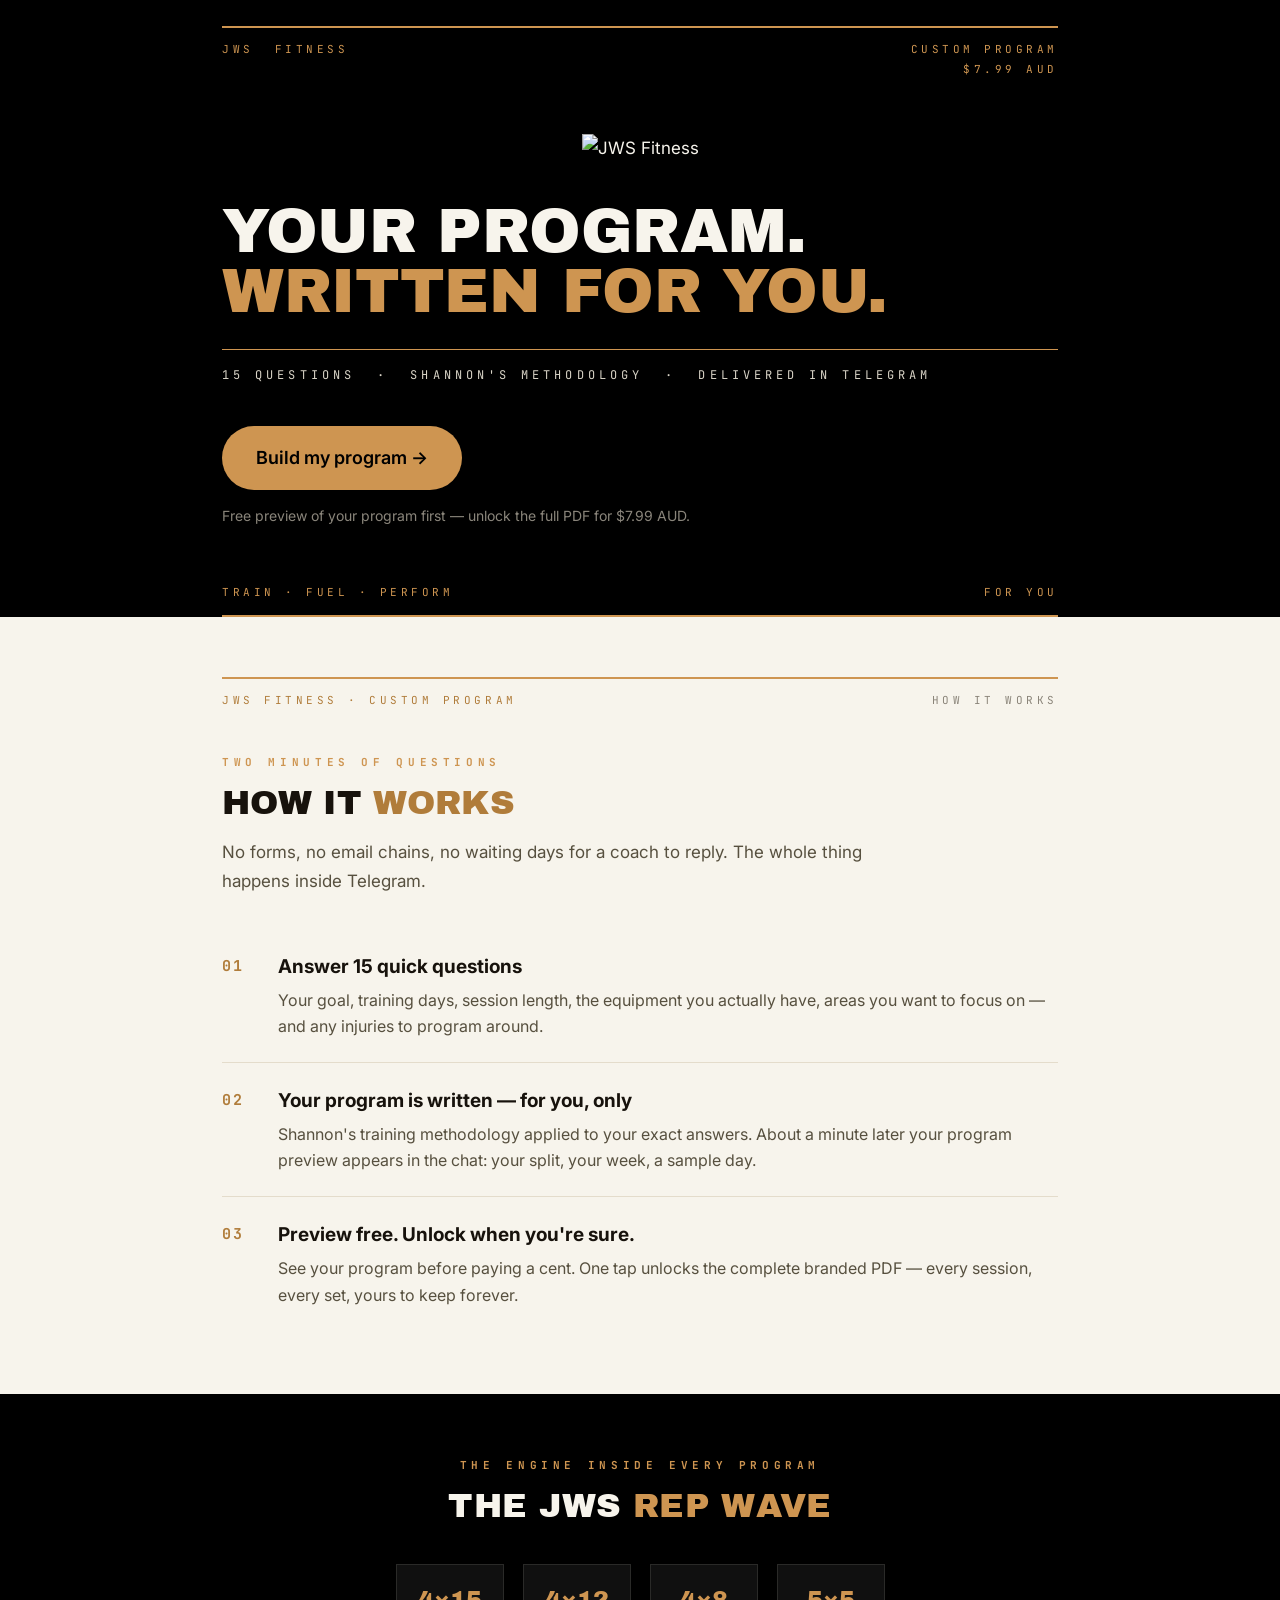
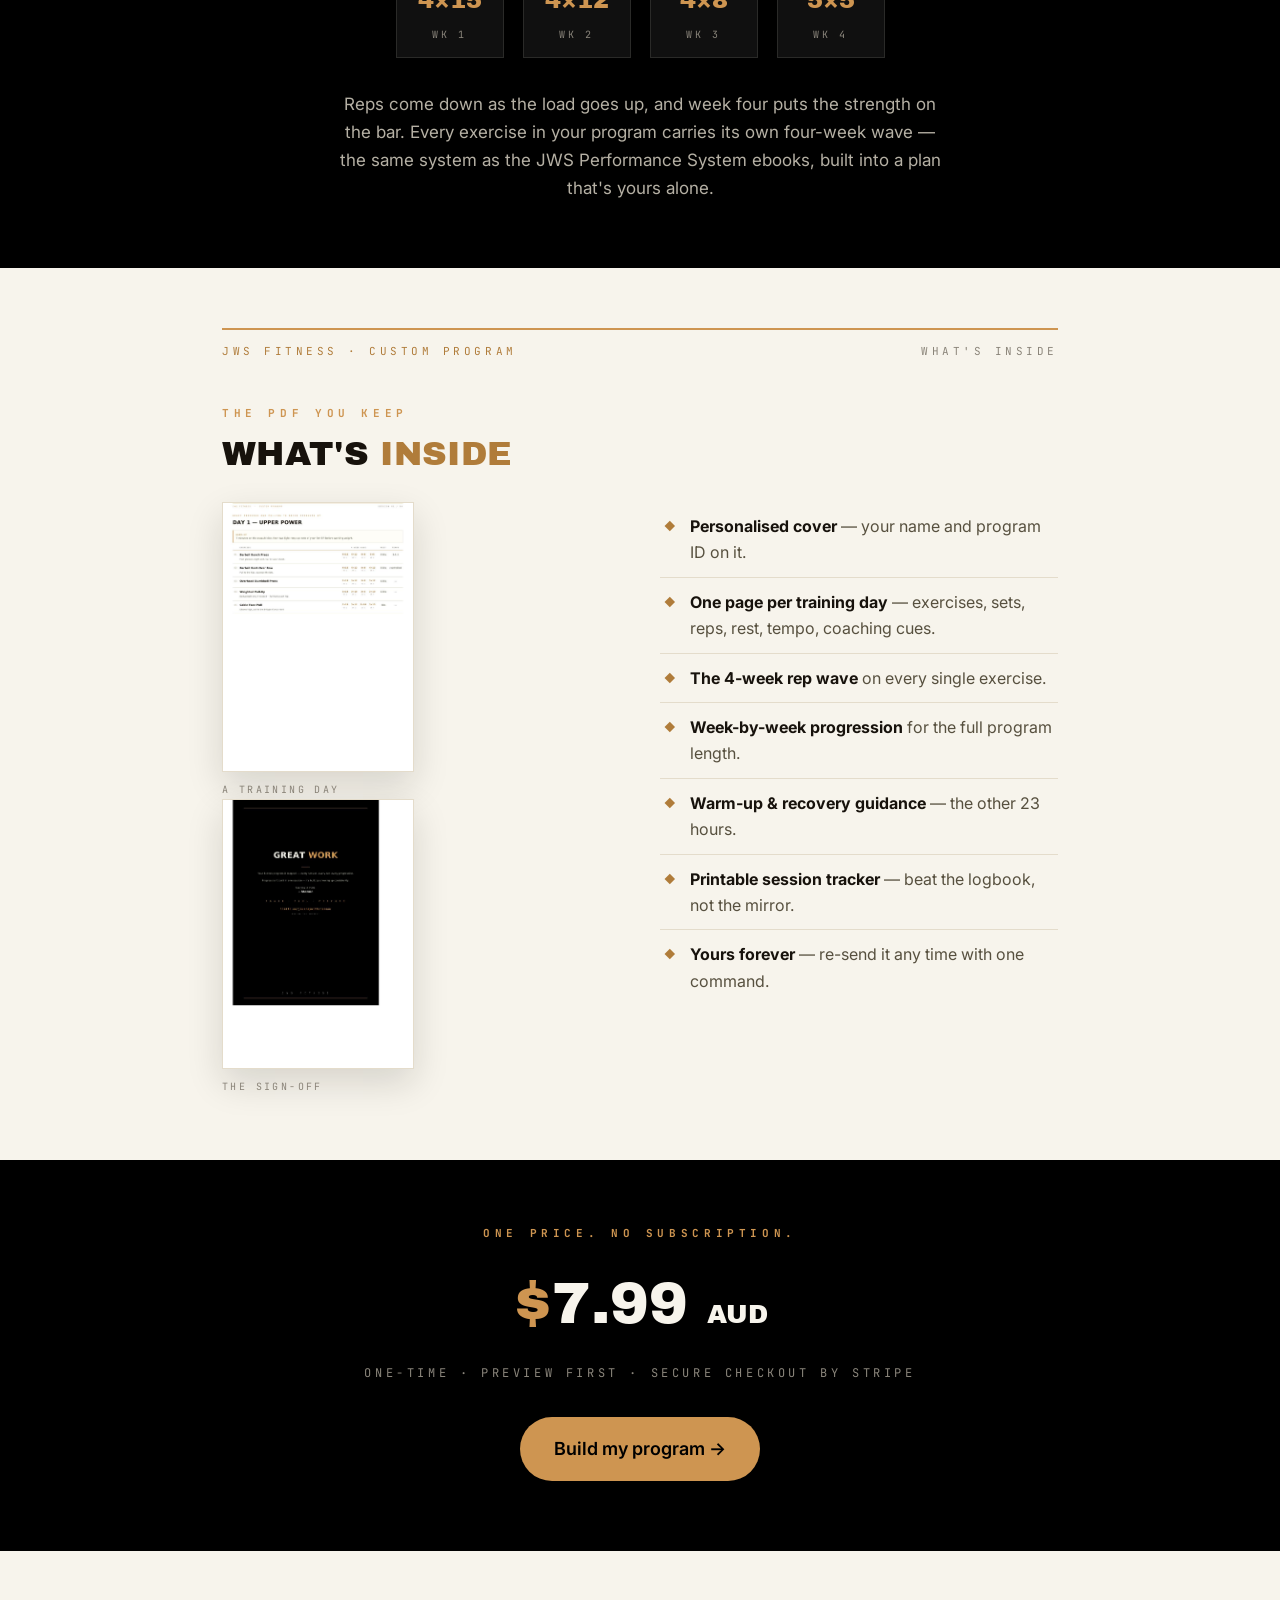
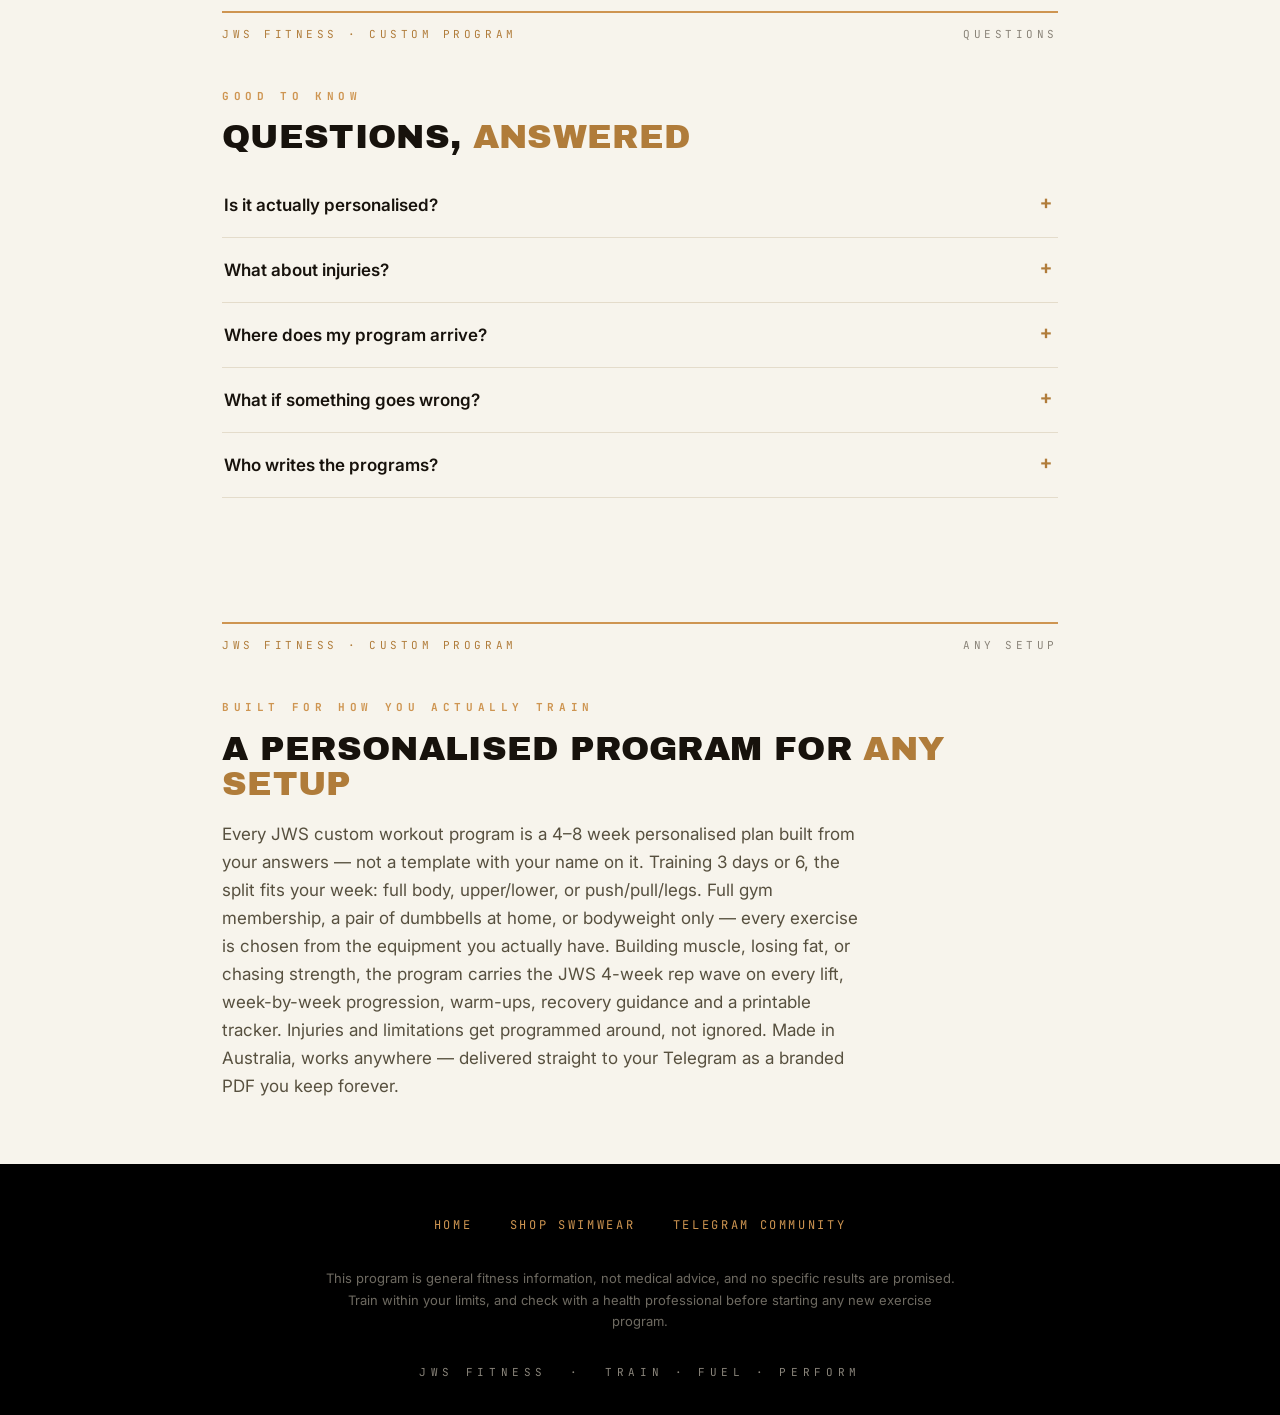
==== index.html @ 912c90e0 "Add files via upload" ====
<!DOCTYPE html>
<html lang="en-AU">
<head>
<meta charset="utf-8">
<meta name="viewport" content="width=device-width, initial-scale=1">
<title>Custom Workout Program — Personalised 4–8 Week Plan | JWS Fitness</title>
<meta name="description" content="A custom workout program built from your answers — 4–8 week personalised plans for gym or home, injuries programmed around, delivered in Telegram. Free preview, $7.99 AUD to unlock.">
<link rel="canonical" href="https://jws-program-landing.journeywithshannon.com/">
<meta property="og:title" content="Your program. Written for you. | JWS Fitness">
<meta property="og:description" content="15 questions → a personalised training program with the JWS 4-week rep wave, delivered in Telegram. Free preview, $7.99 AUD to unlock.">
<meta property="og:type" content="website">
<meta property="og:url" content="https://jws-program-landing.journeywithshannon.com/">
<meta property="og:image" content="https://jws-program-landing.journeywithshannon.com/assets/page-day.jpg">
<link rel="icon" href="https://cdn.jsdelivr.net/gh/Parro95/jws-assets/logo.png">
<link rel="preconnect" href="https://fonts.googleapis.com">
<link rel="preconnect" href="https://fonts.gstatic.com" crossorigin>
<link href="https://fonts.googleapis.com/css2?family=Archivo+Black&family=Inter:wght@400;600&family=JetBrains+Mono:wght@400;700&display=swap" rel="stylesheet">
<script type="application/ld+json">
{
  "@context": "https://schema.org",
  "@type": "Product",
  "name": "JWS Custom Fitness Program",
  "description": "A personalised training program built from your answers — split, sets, reps, the JWS 4-week rep wave, progression, recovery and a printable tracker, delivered as a branded PDF in Telegram.",
  "brand": {"@type": "Brand", "name": "JWS Fitness"},
  "image": "https://jws-program-landing.journeywithshannon.com/assets/page-day.jpg",
  "offers": {
    "@type": "Offer",
    "price": "7.99",
    "priceCurrency": "AUD",
    "availability": "https://schema.org/InStock",
    "url": "https://jws-program-landing.journeywithshannon.com/"
  }
}
</script>
<script type="application/ld+json">
{
  "@context": "https://schema.org",
  "@type": "FAQPage",
  "mainEntity": [
    {"@type": "Question", "name": "Is it actually personalised?",
     "acceptedAnswer": {"@type": "Answer", "text": "Yes — your program is built only from your answers. Your training days, your session length, your equipment, your focus areas. If you've only got dumbbells, you'll never see a barbell in it."}},
    {"@type": "Question", "name": "What about injuries?",
     "acceptedAnswer": {"@type": "Answer", "text": "Tell the bot when it asks. Movements that clash with what you mention get swapped for safer alternatives. It's general fitness guidance, athlete-to-athlete — not medical advice — so if you're unsure whether training is right for you, check with a professional first."}},
    {"@type": "Question", "name": "Where does my program arrive?",
     "acceptedAnswer": {"@type": "Answer", "text": "Right in your Telegram chat, as a branded PDF. It's saved to your account — type /myprogram any time and it's re-sent free."}},
    {"@type": "Question", "name": "What if something goes wrong?",
     "acceptedAnswer": {"@type": "Answer", "text": "Message the bot — Shannon sees it and sorts it. You'll never pay for a program you didn't receive."}},
    {"@type": "Question", "name": "Who writes the programs?",
     "acceptedAnswer": {"@type": "Answer", "text": "Shannon's training methodology — the same system behind the JWS Performance System ebooks — applied to your exact answers. It's how Shannon would train you, shared athlete-to-athlete, not a certified coaching service."}}
  ]
}
</script>
<script type="application/ld+json">
{
  "@context": "https://schema.org",
  "@type": "Organization",
  "name": "JWS Fitness",
  "url": "https://jws-program-landing.journeywithshannon.com/",
  "logo": "https://cdn.jsdelivr.net/gh/Parro95/jws-assets/logo.png",
  "sameAs": [
    "https://journeywithshannon.com",
    "https://vip.journeywithshannon.com",
    "https://trade.journeywithshannon.com",
    "https://store.journeywithshannon.com",
    "https://app.journeywithshannon.com",
    "https://t.me/vipjws",
    "https://www.facebook.com/Journeywithshannon"
  ]
}
</script>
<style>
  /* ══ JWS ebook system, webpage edition ═══════════════════════════════
     black #000 / #0A0A0A · gold #CE9551 · ivory #F7F4EC · espresso #2A241C
     Conservative CSS on purpose: most visitors arrive inside Telegram's
     in-app browser. No grid, no custom properties, flexbox only.       */

  * { margin: 0; padding: 0; box-sizing: border-box; }
  html { scroll-behavior: smooth; }
  body { background: #0A0A0A; color: #F7F4EC;
    font-family: 'Inter', -apple-system, 'Segoe UI', sans-serif;
    font-size: 17px; line-height: 1.65; -webkit-font-smoothing: antialiased; }

  .mono { font-family: 'JetBrains Mono', 'Courier New', monospace; }
  .wrap { max-width: 880px; margin: 0 auto; padding: 0 22px; }

  a { color: #CE9551; }
  a:focus-visible, button:focus-visible, .cta:focus-visible {
    outline: 3px solid #CE9551; outline-offset: 3px; }

  /* ── Section frames: the PDF's gold rule + mono band ── */
  .band { display: flex; justify-content: space-between; align-items: baseline;
    font-family: 'JetBrains Mono', monospace; font-size: 11px;
    letter-spacing: 0.32em; text-transform: uppercase; }
  .frame-top { border-top: 2px solid #CE9551; padding-top: 12px;
    margin-bottom: 44px; }
  .frame-bottom { border-bottom: 2px solid #CE9551; padding-bottom: 12px;
    margin-top: 44px; }

  .kicker { font-family: 'JetBrains Mono', monospace; font-size: 11px;
    letter-spacing: 0.42em; text-transform: uppercase; color: #CE9551;
    font-weight: 700; margin-bottom: 14px; }
  h2 { font-family: 'Archivo Black', 'Arial Black', sans-serif;
    font-size: 34px; line-height: 1.05; text-transform: uppercase;
    letter-spacing: 0.01em; font-weight: 400; margin-bottom: 18px; }

  /* ── HERO: the cover formula ── */
  .hero { background: #000; padding: 26px 0 0; }
  .hero .band { color: #CE9551; }
  .hero .band .r { text-align: right; color: #CE9551; line-height: 1.8; }
  .crest { text-align: center; margin: 54px 0 40px; }
  .crest img { width: 148px; height: 148px; object-fit: contain; }
  h1 { font-family: 'Archivo Black', 'Arial Black', sans-serif;
    font-size: 62px; line-height: 0.98; text-transform: uppercase;
    letter-spacing: -0.005em; font-weight: 400; }
  h1 .l2 { color: #CE9551; display: block; }
  .hero .subrule { border-top: 1.5px solid #CE9551; margin-top: 26px;
    padding-top: 16px; }
  .hero .subtitle { font-family: 'JetBrains Mono', monospace; font-size: 12px;
    letter-spacing: 0.34em; text-transform: uppercase; color: #D8D3C6; }
  .hero-cta { margin: 40px 0 8px; }
  .cta { display: inline-block; background: #CE9551; color: #000;
    font-family: 'Inter', sans-serif; font-weight: 600; font-size: 18px;
    padding: 17px 34px; border-radius: 999px; text-decoration: none; }
  .cta:hover { background: #DCA968; }
  .cta-note { margin-top: 14px; font-size: 14px; color: #8A857B; }
  .hero .frame-bottom { margin-top: 56px; }
  .hero .band.foot { color: #CE9551; }

  /* ── Cream sections (the PDF interior pages) ── */
  .cream { background: #F7F4EC; color: #2A241C; padding: 60px 0 64px; }
  .cream .band { color: #B07C3A; }
  .cream .band .r { color: #8A8479; }
  .cream h2 { color: #17120C; }
  .cream .gold { color: #B07C3A; }
  .lede { color: #57503F; max-width: 640px; }

  /* ── Steps (a real sequence, so numbers mean something) ── */
  .steps { margin-top: 34px; }
  .step { display: flex; align-items: flex-start; padding: 22px 0;
    border-bottom: 1px solid #E4DCCB; }
  .step:last-child { border-bottom: none; }
  .step-num { font-family: 'JetBrains Mono', monospace; font-weight: 700;
    color: #B07C3A; font-size: 15px; letter-spacing: 0.1em; width: 56px;
    flex-shrink: 0; padding-top: 3px; }
  .step-body b { display: block; font-size: 19px; color: #17120C;
    margin-bottom: 5px; }
  .step-body p { color: #57503F; font-size: 16px; }

  /* ── The wave (black band, signature element) ── */
  .waveband { background: #000; padding: 62px 0 66px; text-align: center; }
  .waveband h2 { color: #F7F4EC; }
  .waveband .gold { color: #CE9551; }
  .chips { margin: 34px 0 26px; }
  .chip { display: inline-block; width: 108px; margin: 6px 7px;
    padding: 16px 0 13px; border: 1px solid #2A2A28; background: #101010; }
  .chip-v { display: block; font-family: 'Archivo Black', sans-serif;
    font-size: 24px; color: #CE9551; }
  .chip-k { display: block; margin-top: 7px; font-family: 'JetBrains Mono',
    monospace; font-size: 10px; letter-spacing: 0.28em; color: #8A857B; }
  .waveband p { color: #B5B0A4; max-width: 620px; margin: 0 auto; }

  /* ── What's inside: shots + list ── */
  .inside-flex { display: flex; flex-wrap: wrap; margin-top: 30px; }
  .shots { flex: 1 1 340px; min-width: 300px; padding-right: 30px; }
  .shot { display: inline-block; width: 47%; margin-right: 3%;
    vertical-align: top; }
  .shot img { width: 100%; height: auto; display: block;
    border: 1px solid #E4DCCB; box-shadow: 0 14px 34px rgba(23,18,12,0.14); }
  .shot figcaption { font-family: 'JetBrains Mono', monospace; font-size: 10px;
    letter-spacing: 0.24em; text-transform: uppercase; color: #8A8479;
    margin-top: 10px; }
  .inside-list { flex: 1 1 300px; min-width: 280px; }
  .inside-list li { list-style: none; padding: 11px 0 11px 30px;
    border-bottom: 1px solid #E4DCCB; color: #57503F; position: relative;
    font-size: 16px; }
  .inside-list li:before { content: "◆"; position: absolute; left: 4px;
    color: #B07C3A; font-size: 11px; top: 15px; }
  .inside-list li:last-child { border-bottom: none; }
  .inside-list b { color: #17120C; }

  /* ── Price ── */
  .priceband { background: #000; padding: 64px 0 70px; text-align: center; }
  .price { font-family: 'Archivo Black', sans-serif; font-size: 58px;
    color: #F7F4EC; }
  .price .cur { color: #CE9551; }
  .price-sub { font-family: 'JetBrains Mono', monospace; font-size: 12px;
    letter-spacing: 0.3em; text-transform: uppercase; color: #8A857B;
    margin: 12px 0 34px; }

  /* ── FAQ ── */
  details { border-bottom: 1px solid #E4DCCB; }
  summary { cursor: pointer; padding: 18px 34px 18px 2px; font-weight: 600;
    font-size: 17px; color: #17120C; list-style: none; position: relative; }
  summary::-webkit-details-marker { display: none; }
  summary:after { content: "+"; position: absolute; right: 6px; top: 14px;
    color: #B07C3A; font-family: 'JetBrains Mono', monospace; font-size: 20px; }
  details[open] summary:after { content: "–"; }
  details p { padding: 0 2px 20px; color: #57503F; font-size: 16px; }

  /* ── Footer ── */
  footer { background: #000; padding: 46px 0 34px; }
  .foot-links { text-align: center; font-family: 'JetBrains Mono', monospace;
    font-size: 12px; letter-spacing: 0.22em; text-transform: uppercase; }
  .foot-links a { color: #CE9551; text-decoration: none; margin: 0 14px;
    display: inline-block; padding: 6px 0; }
  .foot-links a:hover { text-decoration: underline; }
  .disclaimer { text-align: center; color: #6E6A61; font-size: 13px;
    max-width: 640px; margin: 26px auto 0; }
  .foot-brand { text-align: center; font-family: 'JetBrains Mono', monospace;
    font-size: 11px; letter-spacing: 0.42em; color: #8A857B; margin-top: 30px;
    text-transform: uppercase; }

  /* ── Reveal on scroll (reduced-motion safe) ── */
  .rv { opacity: 0; -webkit-transform: translateY(18px);
    transform: translateY(18px);
    transition: opacity .6s ease, -webkit-transform .6s ease;
    transition: opacity .6s ease, transform .6s ease; }
  .rv.in { opacity: 1; -webkit-transform: none; transform: none; }
  @media (prefers-reduced-motion: reduce) {
    html { scroll-behavior: auto; }
    .rv { opacity: 1; -webkit-transform: none; transform: none;
      transition: none; }
  }

  @media (max-width: 560px) {
    h1 { font-size: 42px; }
    h2 { font-size: 27px; }
    .price { font-size: 44px; }
    .crest img { width: 116px; height: 116px; }
    .chip { width: 88px; margin: 5px 4px; }
    .chip-v { font-size: 19px; }
    .shot { width: 100%; margin-right: 0; margin-bottom: 20px; }
    .shots { padding-right: 0; margin-bottom: 26px; }
  }
</style>
</head>
<body>

<!-- ══ HERO — the cover formula ══ -->
<header class="hero">
  <div class="wrap">
    <div class="frame-top" style="margin-bottom:0;">
      <div class="band">
        <span>JWS&nbsp;&nbsp;Fitness</span>
        <span class="r">Custom&nbsp;Program<br>$7.99&nbsp;AUD</span>
      </div>
    </div>

    <div class="crest rv">
      <img src="https://cdn.jsdelivr.net/gh/Parro95/jws-assets/logo.png"
           alt="JWS Fitness" width="148" height="148">
    </div>

    <h1 class="rv">Your program.<span class="l2">Written for you.</span></h1>

    <div class="subrule rv">
      <div class="subtitle">15 questions&nbsp;&nbsp;·&nbsp;&nbsp;Shannon's methodology&nbsp;&nbsp;·&nbsp;&nbsp;delivered in Telegram</div>
    </div>

    <div class="hero-cta rv">
      <a class="cta" data-bot href="#">Build my program&nbsp;→</a>
      <div class="cta-note">Free preview of your program first — unlock the full PDF for $7.99 AUD.</div>
    </div>

    <div class="frame-bottom">
      <div class="band foot">
        <span>Train&nbsp;·&nbsp;Fuel&nbsp;·&nbsp;Perform</span>
        <span class="r">For&nbsp;you</span>
      </div>
    </div>
  </div>
</header>

<!-- ══ HOW IT WORKS ══ -->
<section class="cream">
  <div class="wrap">
    <div class="frame-top">
      <div class="band"><span>JWS Fitness&nbsp;·&nbsp;Custom Program</span><span class="r">How it works</span></div>
    </div>
    <div class="kicker">Two minutes of questions</div>
    <h2>How it <span class="gold">works</span></h2>
    <p class="lede">No forms, no email chains, no waiting days for a coach to reply. The whole thing happens inside Telegram.</p>

    <div class="steps">
      <div class="step rv">
        <div class="step-num">01</div>
        <div class="step-body"><b>Answer 15 quick questions</b>
          <p>Your goal, training days, session length, the equipment you actually have, areas you want to focus on — and any injuries to program around.</p></div>
      </div>
      <div class="step rv">
        <div class="step-num">02</div>
        <div class="step-body"><b>Your program is written — for you, only</b>
          <p>Shannon's training methodology applied to your exact answers. About a minute later your program preview appears in the chat: your split, your week, a sample day.</p></div>
      </div>
      <div class="step rv">
        <div class="step-num">03</div>
        <div class="step-body"><b>Preview free. Unlock when you're sure.</b>
          <p>See your program before paying a cent. One tap unlocks the complete branded PDF — every session, every set, yours to keep forever.</p></div>
      </div>
    </div>
  </div>
</section>

<!-- ══ THE WAVE — signature ══ -->
<section class="waveband">
  <div class="wrap">
    <div class="kicker">The engine inside every program</div>
    <h2>The JWS <span class="gold">rep wave</span></h2>
    <div class="chips rv">
      <span class="chip"><span class="chip-v">4×15</span><span class="chip-k">WK&nbsp;1</span></span>
      <span class="chip"><span class="chip-v">4×12</span><span class="chip-k">WK&nbsp;2</span></span>
      <span class="chip"><span class="chip-v">4×8</span><span class="chip-k">WK&nbsp;3</span></span>
      <span class="chip"><span class="chip-v">5×5</span><span class="chip-k">WK&nbsp;4</span></span>
    </div>
    <p>Reps come down as the load goes up, and week four puts the strength on the bar. Every exercise in your program carries its own four-week wave — the same system as the JWS Performance System ebooks, built into a plan that's yours alone.</p>
  </div>
</section>

<!-- ══ WHAT'S INSIDE ══ -->
<section class="cream">
  <div class="wrap">
    <div class="frame-top">
      <div class="band"><span>JWS Fitness&nbsp;·&nbsp;Custom Program</span><span class="r">What's inside</span></div>
    </div>
    <div class="kicker">The PDF you keep</div>
    <h2>What's <span class="gold">inside</span></h2>

    <div class="inside-flex">
      <div class="shots rv">
        <figure class="shot">
          <img src="assets/page-day.jpg" alt="A training day page from a JWS custom program, showing the exercise table with four-week rep wave chips" loading="lazy">
          <figcaption>A training day</figcaption>
        </figure>
        <figure class="shot">
          <img src="assets/page-closing.jpg" alt="The closing page of a JWS custom program" loading="lazy">
          <figcaption>The sign-off</figcaption>
        </figure>
      </div>
      <ul class="inside-list rv">
        <li><b>Personalised cover</b> — your name and program ID on it.</li>
        <li><b>One page per training day</b> — exercises, sets, reps, rest, tempo, coaching cues.</li>
        <li><b>The 4-week rep wave</b> on every single exercise.</li>
        <li><b>Week-by-week progression</b> for the full program length.</li>
        <li><b>Warm-up &amp; recovery guidance</b> — the other 23 hours.</li>
        <li><b>Printable session tracker</b> — beat the logbook, not the mirror.</li>
        <li><b>Yours forever</b> — re-send it any time with one command.</li>
      </ul>
    </div>
  </div>
</section>

<!-- ══ PRICE ══ -->
<section class="priceband">
  <div class="wrap">
    <div class="kicker">One price. No subscription.</div>
    <div class="price rv"><span class="cur">$</span>7.99&nbsp;<span style="font-size:26px;">AUD</span></div>
    <div class="price-sub">One-time&nbsp;·&nbsp;Preview first&nbsp;·&nbsp;Secure checkout by Stripe</div>
    <a class="cta rv" data-bot href="#">Build my program&nbsp;→</a>
  </div>
</section>

<!-- ══ FAQ ══ -->
<section class="cream">
  <div class="wrap">
    <div class="frame-top">
      <div class="band"><span>JWS Fitness&nbsp;·&nbsp;Custom Program</span><span class="r">Questions</span></div>
    </div>
    <div class="kicker">Good to know</div>
    <h2>Questions, <span class="gold">answered</span></h2>

    <details class="rv"><summary>Is it actually personalised?</summary>
      <p>Yes — your program is built only from your answers. Your training days, your session length, your equipment, your focus areas. If you've only got dumbbells, you'll never see a barbell in it.</p></details>
    <details class="rv"><summary>What about injuries?</summary>
      <p>Tell the bot when it asks. Movements that clash with what you mention get swapped for safer alternatives. It's general fitness guidance, athlete-to-athlete — not medical advice — so if you're unsure whether training is right for you, check with a professional first.</p></details>
    <details class="rv"><summary>Where does my program arrive?</summary>
      <p>Right in your Telegram chat, as a branded PDF. It's saved to your account — type /myprogram any time and it's re-sent free.</p></details>
    <details class="rv"><summary>What if something goes wrong?</summary>
      <p>Message the bot — Shannon sees it and sorts it. You'll never pay for a program you didn't receive.</p></details>
    <details class="rv"><summary>Who writes the programs?</summary>
      <p>Shannon's training methodology — the same system behind the JWS Performance System ebooks — applied to your exact answers. It's how Shannon would train you, shared athlete-to-athlete, not a certified coaching service.</p></details>
  </div>
</section>

<!-- ══ CRAWLABLE DEPTH ══ -->
<section class="cream">
  <div class="wrap">
    <div class="frame-top">
      <div class="band"><span>JWS Fitness&nbsp;·&nbsp;Custom Program</span><span class="r">Any setup</span></div>
    </div>
    <div class="kicker">Built for how you actually train</div>
    <h2>A personalised program for <span class="gold">any setup</span></h2>
    <p class="lede">Every JWS custom workout program is a 4–8 week personalised plan built from your answers — not a template with your name on it. Training 3 days or 6, the split fits your week: full body, upper/lower, or push/pull/legs. Full gym membership, a pair of dumbbells at home, or bodyweight only — every exercise is chosen from the equipment you actually have. Building muscle, losing fat, or chasing strength, the program carries the JWS 4-week rep wave on every lift, week-by-week progression, warm-ups, recovery guidance and a printable tracker. Injuries and limitations get programmed around, not ignored. Made in Australia, works anywhere — delivered straight to your Telegram as a branded PDF you keep forever.</p>
  </div>
</section>

<!-- ══ FOOTER ══ -->
<footer>
  <div class="wrap">
    <div class="foot-links">
      <a href="https://journeywithshannon.com">Home</a>
      <a href="https://journeywithshannon.com/collections/all">Shop swimwear</a>
      <a href="https://t.me/vipjws">Telegram community</a>
    </div>
    <p class="disclaimer">This program is general fitness information, not medical advice, and no specific results are promised. Train within your limits, and check with a health professional before starting any new exercise program.</p>
    <div class="foot-brand">JWS&nbsp;Fitness&nbsp;&nbsp;·&nbsp;&nbsp;Train&nbsp;·&nbsp;Fuel&nbsp;·&nbsp;Perform</div>
  </div>
</footer>

<script>
  // ── One line to rule the funnel: set your bot's exact @username here ──
  var BOT_USERNAME = "JWS_Fitness_Bot";

  (function () {
    var url = "https://t.me/" + BOT_USERNAME + "?start=custom_program";
    var links = document.querySelectorAll("[data-bot]");
    for (var i = 0; i < links.length; i++) links[i].setAttribute("href", url);

    // Scroll reveals — feature-detected, reduced-motion respected via CSS
    var els = document.querySelectorAll(".rv");
    if ("IntersectionObserver" in window) {
      var io = new IntersectionObserver(function (entries) {
        for (var j = 0; j < entries.length; j++) {
          if (entries[j].isIntersecting) {
            entries[j].target.className += " in";
            io.unobserve(entries[j].target);
          }
        }
      }, { threshold: 0.12 });
      for (var k = 0; k < els.length; k++) io.observe(els[k]);
    } else {
      for (var m = 0; m < els.length; m++) els[m].className += " in";
    }
  })();
</script>
</body>
</html>
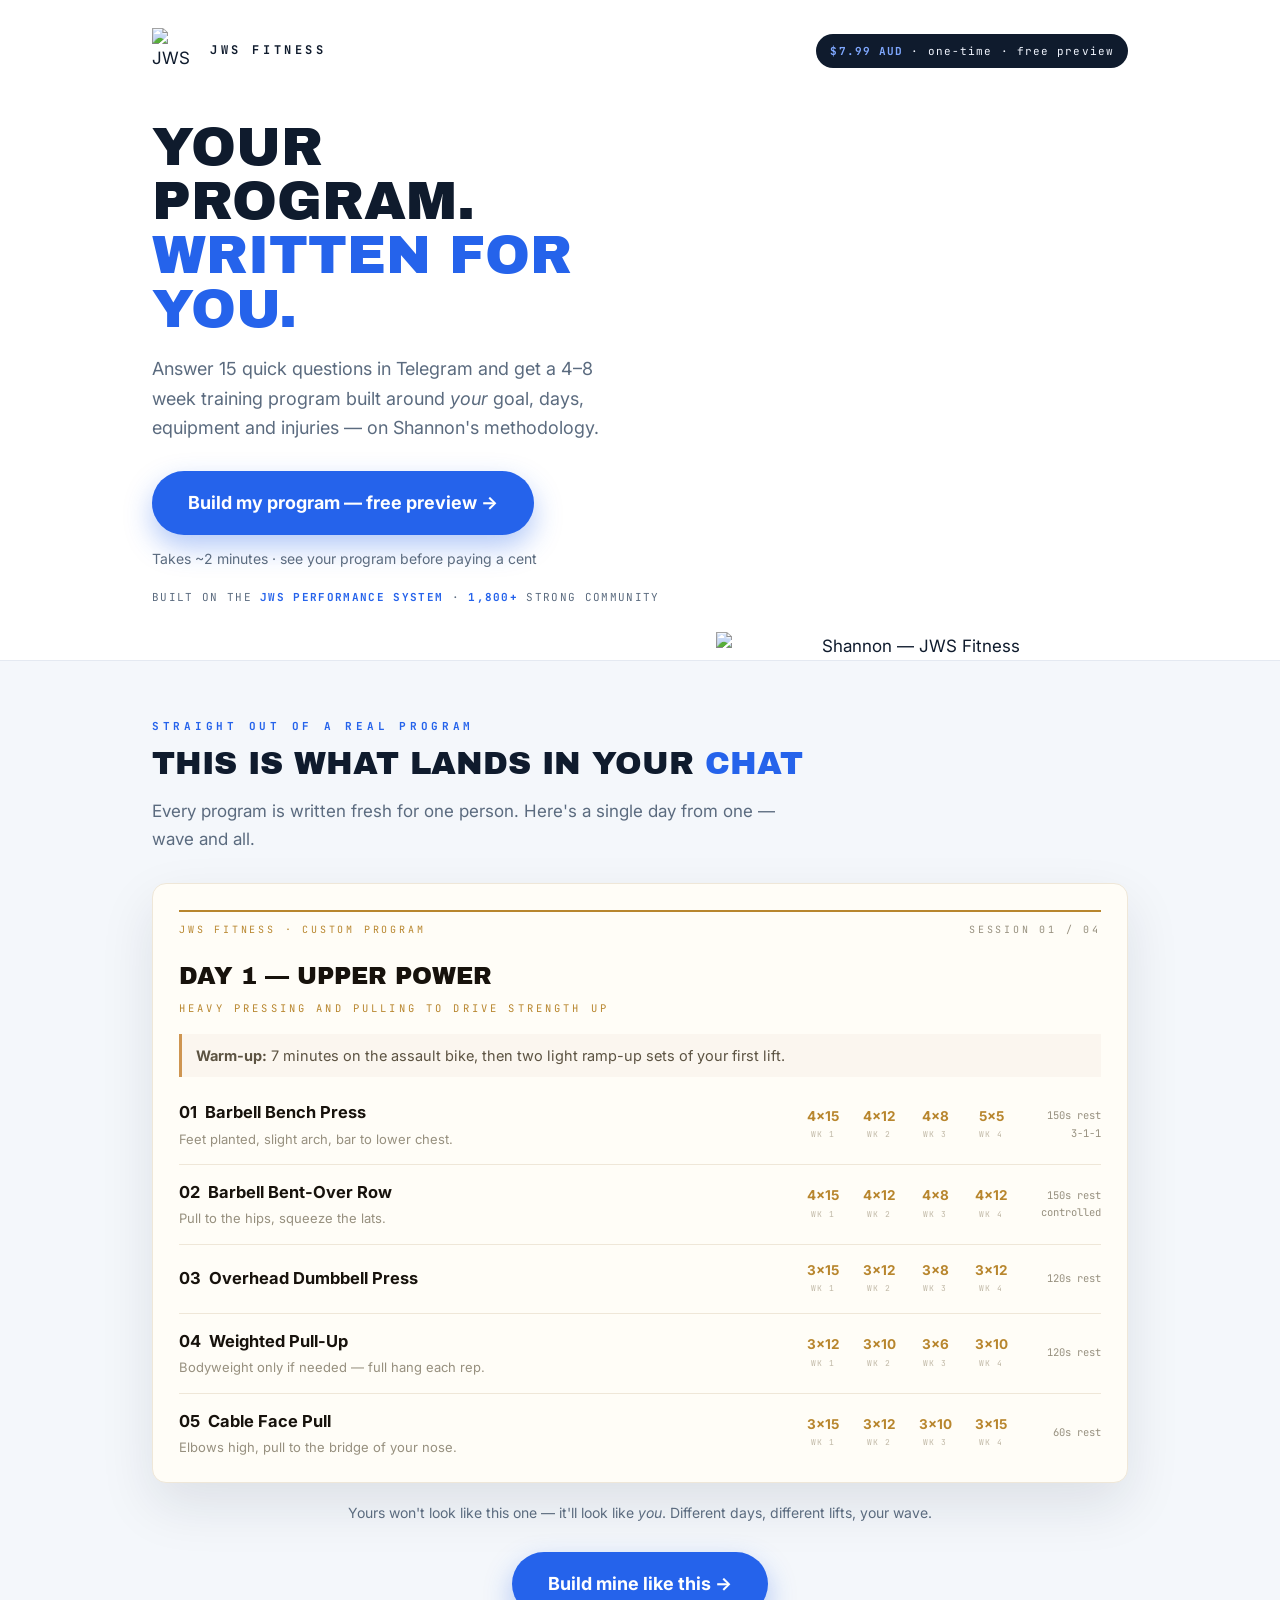
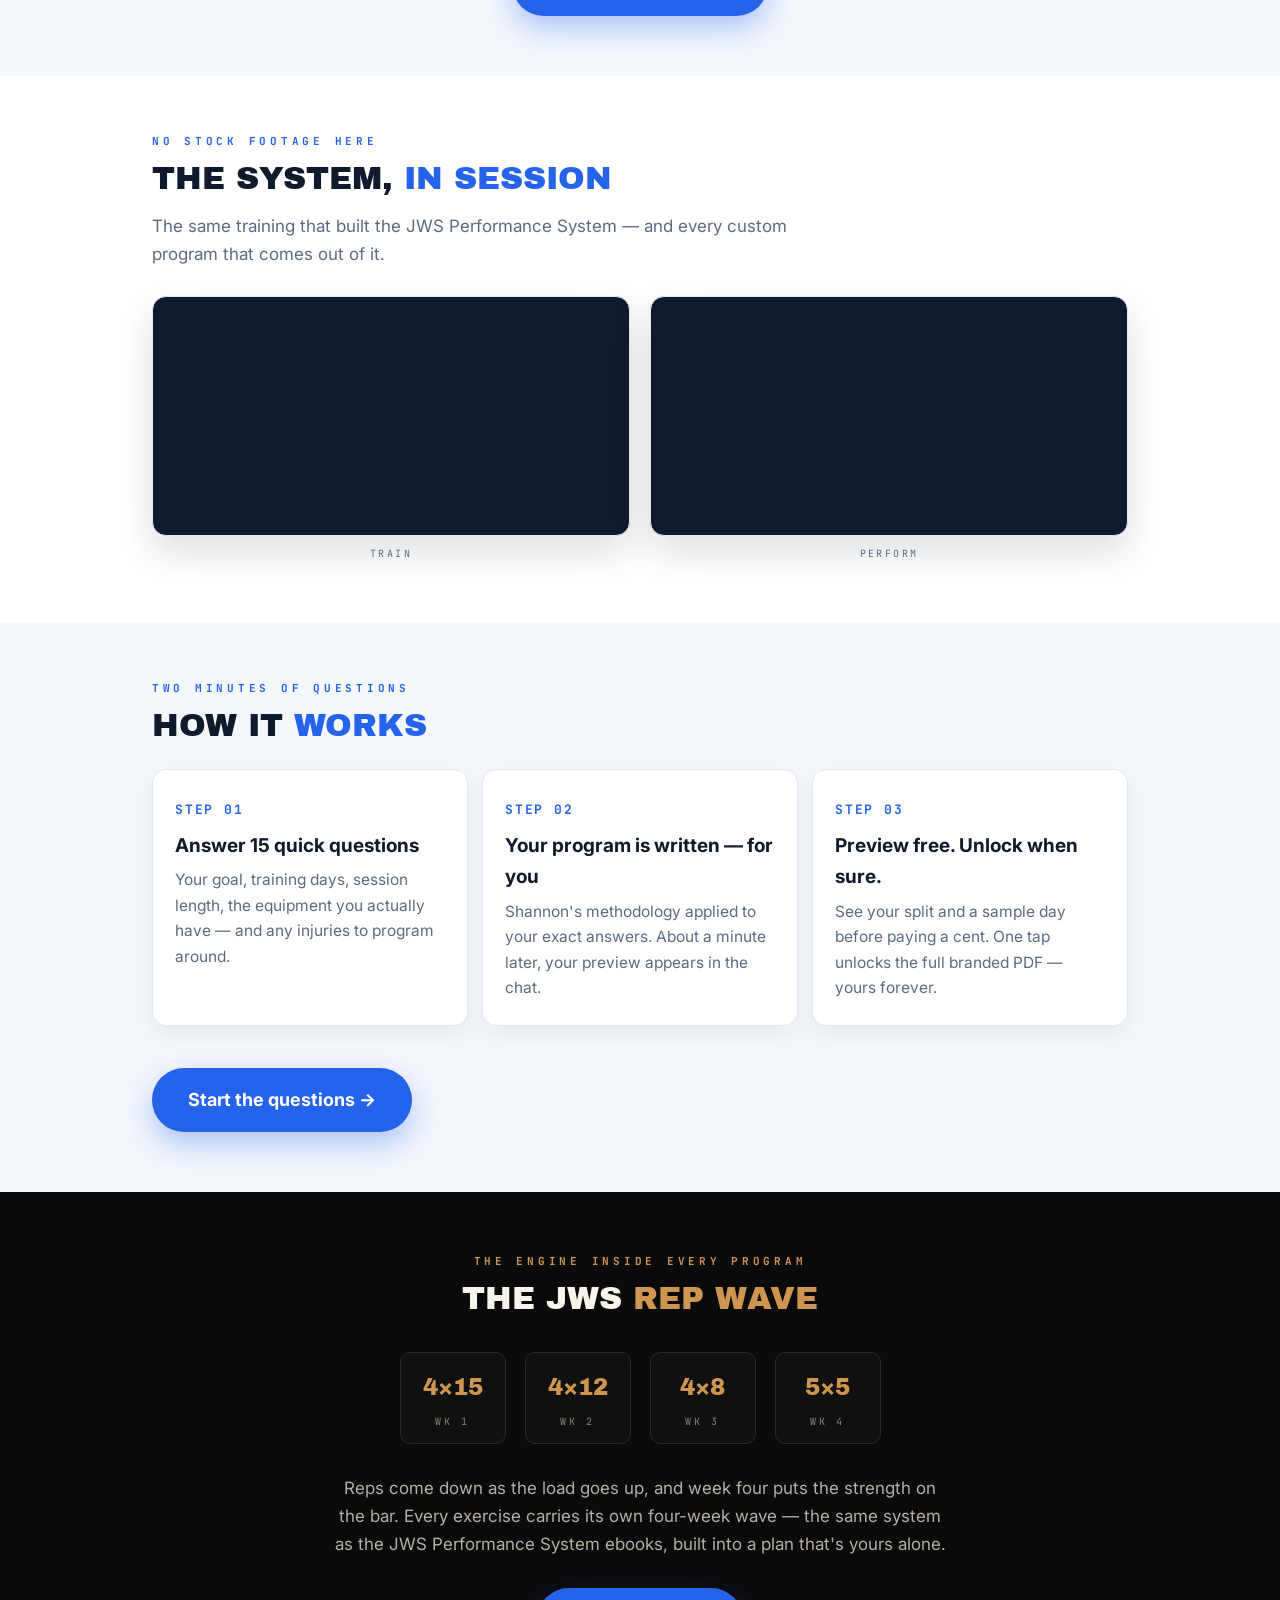
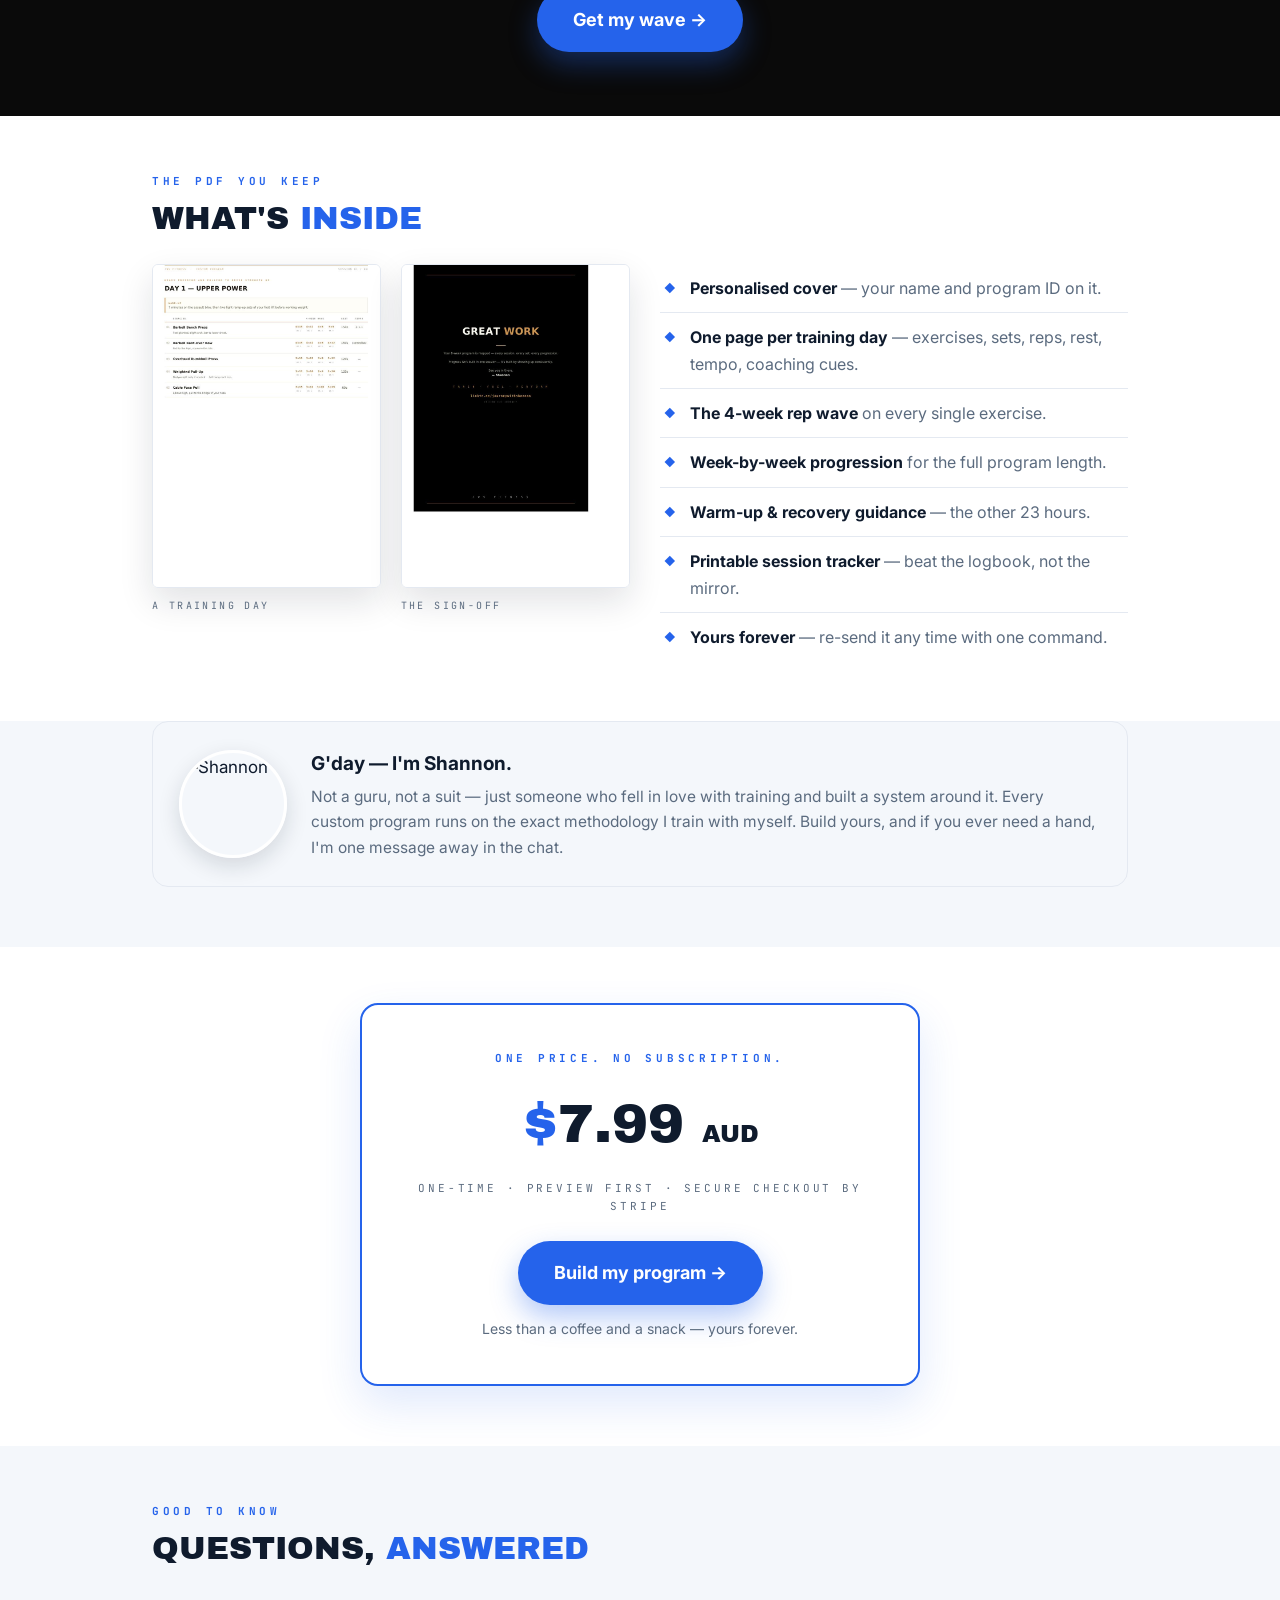
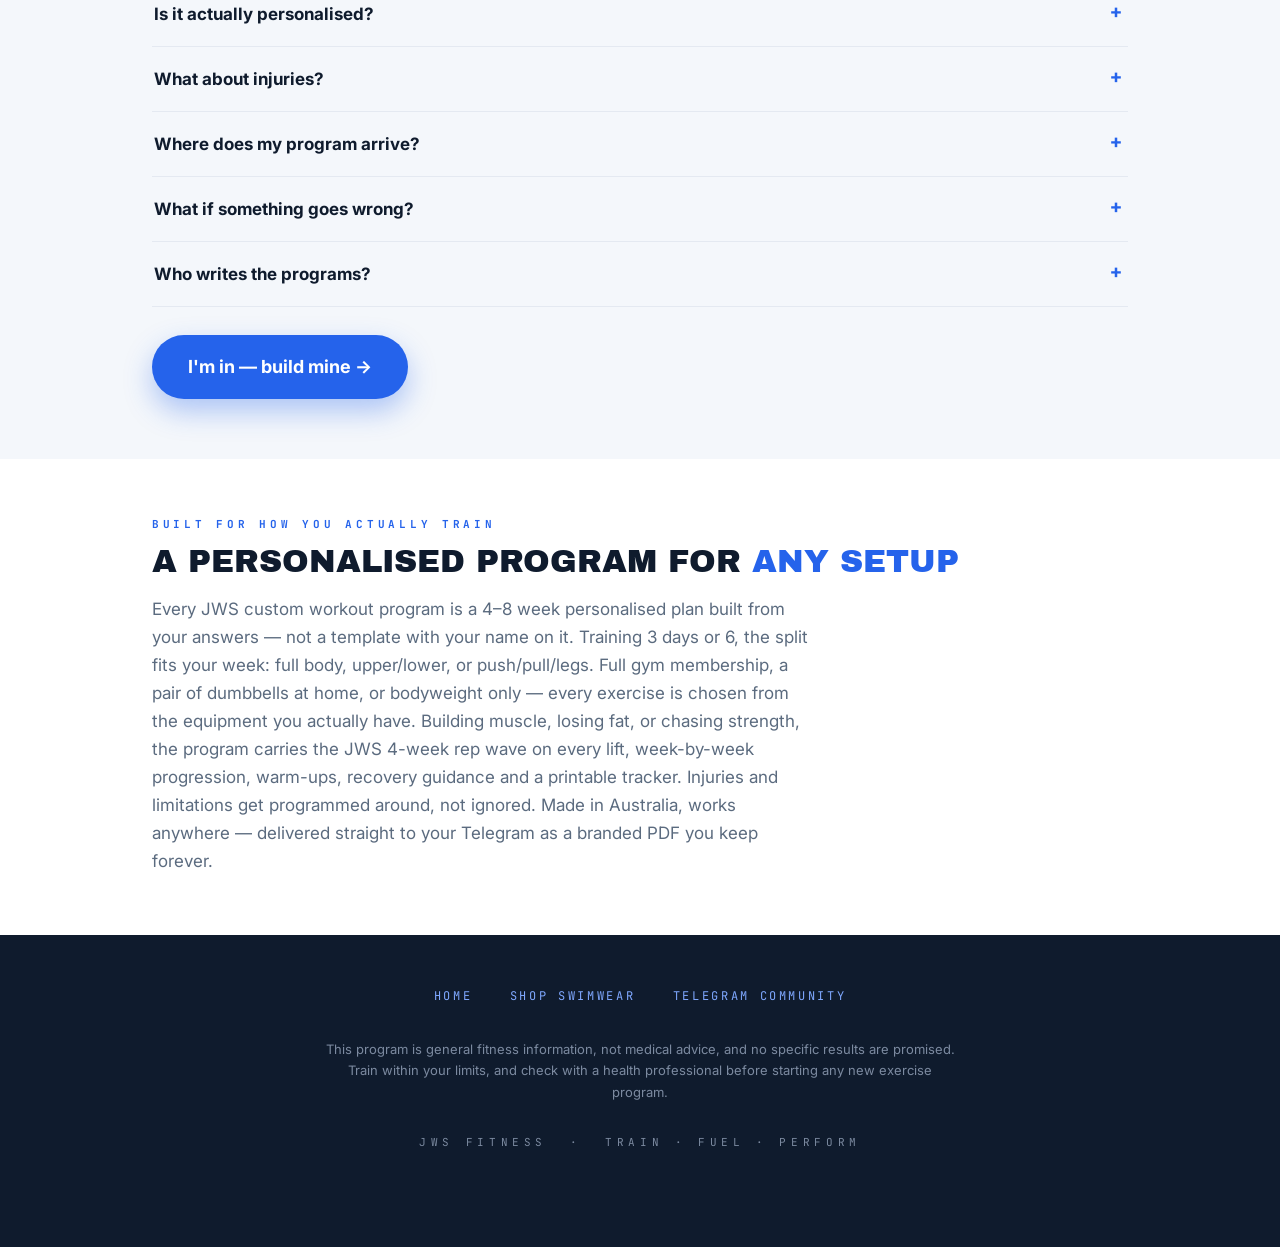
==== commit 0f1eb796: "Add files via upload" ====
--- a/index.html
+++ b/index.html
@@ -14,7 +14,7 @@
 <link rel="icon" href="https://cdn.jsdelivr.net/gh/Parro95/jws-assets/logo.png">
 <link rel="preconnect" href="https://fonts.googleapis.com">
 <link rel="preconnect" href="https://fonts.gstatic.com" crossorigin>
-<link href="https://fonts.googleapis.com/css2?family=Archivo+Black&family=Inter:wght@400;600&family=JetBrains+Mono:wght@400;700&display=swap" rel="stylesheet">
+<link href="https://fonts.googleapis.com/css2?family=Archivo+Black&family=Inter:wght@400;600;700&family=JetBrains+Mono:wght@400;700&display=swap" rel="stylesheet">
 <script type="application/ld+json">
 {
   "@context": "https://schema.org",
@@ -69,264 +69,453 @@
 }
 </script>
 <style>
-  /* ══ JWS ebook system, webpage edition ═══════════════════════════════
-     black #000 / #0A0A0A · gold #CE9551 · ivory #F7F4EC · espresso #2A241C
-     Conservative CSS on purpose: most visitors arrive inside Telegram's
-     in-app browser. No grid, no custom properties, flexbox only.       */
+  /* ══ Conversion palette (the top-page formula) ═══════════════════════
+     field #FFFFFF · tint #F4F7FB · ink #0F1B2D · muted #5B6B7F
+     ACTION #2563EB · borders #E4E9F1
+     Gold #B8862E/#CE9551 reserved for THE PRODUCT (program cards, wave).
+     Flex-only CSS: most visits arrive in Telegram's in-app browser.    */
 
   * { margin: 0; padding: 0; box-sizing: border-box; }
   html { scroll-behavior: smooth; }
-  body { background: #0A0A0A; color: #F7F4EC;
+  body { background: #FFFFFF; color: #0F1B2D;
     font-family: 'Inter', -apple-system, 'Segoe UI', sans-serif;
     font-size: 17px; line-height: 1.65; -webkit-font-smoothing: antialiased; }
 
-  .mono { font-family: 'JetBrains Mono', 'Courier New', monospace; }
-  .wrap { max-width: 880px; margin: 0 auto; padding: 0 22px; }
-
-  a { color: #CE9551; }
-  a:focus-visible, button:focus-visible, .cta:focus-visible {
-    outline: 3px solid #CE9551; outline-offset: 3px; }
-
-  /* ── Section frames: the PDF's gold rule + mono band ── */
-  .band { display: flex; justify-content: space-between; align-items: baseline;
-    font-family: 'JetBrains Mono', monospace; font-size: 11px;
-    letter-spacing: 0.32em; text-transform: uppercase; }
-  .frame-top { border-top: 2px solid #CE9551; padding-top: 12px;
-    margin-bottom: 44px; }
-  .frame-bottom { border-bottom: 2px solid #CE9551; padding-bottom: 12px;
-    margin-top: 44px; }
+  .wrap { max-width: 1020px; margin: 0 auto; padding: 0 22px; }
+  a { color: #2563EB; }
+  a:focus-visible { outline: 3px solid #2563EB; outline-offset: 3px; }
 
   .kicker { font-family: 'JetBrains Mono', monospace; font-size: 11px;
-    letter-spacing: 0.42em; text-transform: uppercase; color: #CE9551;
-    font-weight: 700; margin-bottom: 14px; }
+    letter-spacing: 0.34em; text-transform: uppercase; color: #2563EB;
+    font-weight: 700; margin-bottom: 12px; }
   h2 { font-family: 'Archivo Black', 'Arial Black', sans-serif;
-    font-size: 34px; line-height: 1.05; text-transform: uppercase;
-    letter-spacing: 0.01em; font-weight: 400; margin-bottom: 18px; }
-
-  /* ── HERO: the cover formula ── */
-  .hero { background: #000; padding: 26px 0 0; }
-  .hero .band { color: #CE9551; }
-  .hero .band .r { text-align: right; color: #CE9551; line-height: 1.8; }
-  .crest { text-align: center; margin: 54px 0 40px; }
-  .crest img { width: 148px; height: 148px; object-fit: contain; }
+    font-size: 32px; line-height: 1.06; text-transform: uppercase;
+    font-weight: 400; margin-bottom: 16px; color: #0F1B2D; }
+  .blue { color: #2563EB; }
+  .lede { color: #5B6B7F; max-width: 660px; }
+  section { padding: 56px 0 60px; }
+  .tint { background: #F4F7FB; }
+
+  .cta { display: inline-block; background: #2563EB; color: #FFFFFF;
+    font-weight: 700; font-size: 18px; padding: 17px 36px;
+    border-radius: 999px; text-decoration: none;
+    box-shadow: 0 12px 28px rgba(37,99,235,0.35); }
+  .cta:hover { background: #1D4ED8; }
+  .cta-note { margin-top: 12px; font-size: 14px; color: #5B6B7F; }
+  .cta-block { margin-top: 28px; }
+
+  /* ── HERO: Shannon front and centre ── */
+  .hero { padding: 20px 0 0; border-bottom: 1px solid #E4E9F1; }
+  .topbar { display: flex; justify-content: space-between; align-items: center;
+    padding: 8px 0 20px; }
+  .topbar .brand { display: flex; align-items: center; }
+  .topbar img { width: 46px; height: 46px; margin-right: 12px; }
+  .topbar .name { font-family: 'JetBrains Mono', monospace; font-size: 12px;
+    letter-spacing: 0.3em; font-weight: 700; color: #0F1B2D; }
+  .chip { font-family: 'JetBrains Mono', monospace; font-size: 11px;
+    letter-spacing: 0.1em; background: #0F1B2D; color: #F2F6FF;
+    padding: 8px 14px; border-radius: 999px; white-space: nowrap; }
+  .chip b { color: #7FA8FF; }
+
+  .hero-flex { display: flex; align-items: flex-end; }
+  .hero-copy { flex: 1 1 56%; padding: 26px 36px 54px 0; }
   h1 { font-family: 'Archivo Black', 'Arial Black', sans-serif;
-    font-size: 62px; line-height: 0.98; text-transform: uppercase;
-    letter-spacing: -0.005em; font-weight: 400; }
-  h1 .l2 { color: #CE9551; display: block; }
-  .hero .subrule { border-top: 1.5px solid #CE9551; margin-top: 26px;
-    padding-top: 16px; }
-  .hero .subtitle { font-family: 'JetBrains Mono', monospace; font-size: 12px;
-    letter-spacing: 0.34em; text-transform: uppercase; color: #D8D3C6; }
-  .hero-cta { margin: 40px 0 8px; }
-  .cta { display: inline-block; background: #CE9551; color: #000;
-    font-family: 'Inter', sans-serif; font-weight: 600; font-size: 18px;
-    padding: 17px 34px; border-radius: 999px; text-decoration: none; }
-  .cta:hover { background: #DCA968; }
-  .cta-note { margin-top: 14px; font-size: 14px; color: #8A857B; }
-  .hero .frame-bottom { margin-top: 56px; }
-  .hero .band.foot { color: #CE9551; }
-
-  /* ── Cream sections (the PDF interior pages) ── */
-  .cream { background: #F7F4EC; color: #2A241C; padding: 60px 0 64px; }
-  .cream .band { color: #B07C3A; }
-  .cream .band .r { color: #8A8479; }
-  .cream h2 { color: #17120C; }
-  .cream .gold { color: #B07C3A; }
-  .lede { color: #57503F; max-width: 640px; }
-
-  /* ── Steps (a real sequence, so numbers mean something) ── */
-  .steps { margin-top: 34px; }
-  .step { display: flex; align-items: flex-start; padding: 22px 0;
-    border-bottom: 1px solid #E4DCCB; }
-  .step:last-child { border-bottom: none; }
-  .step-num { font-family: 'JetBrains Mono', monospace; font-weight: 700;
-    color: #B07C3A; font-size: 15px; letter-spacing: 0.1em; width: 56px;
-    flex-shrink: 0; padding-top: 3px; }
-  .step-body b { display: block; font-size: 19px; color: #17120C;
-    margin-bottom: 5px; }
-  .step-body p { color: #57503F; font-size: 16px; }
-
-  /* ── The wave (black band, signature element) ── */
-  .waveband { background: #000; padding: 62px 0 66px; text-align: center; }
+    font-size: 54px; line-height: 1.0; text-transform: uppercase;
+    font-weight: 400; color: #0F1B2D; }
+  h1 .l2 { color: #2563EB; display: block; }
+  .hero-sub { margin: 18px 0 6px; font-size: 18px; color: #5B6B7F;
+    max-width: 470px; }
+  .proof { margin-top: 18px; font-family: 'JetBrains Mono', monospace;
+    font-size: 11px; letter-spacing: 0.12em; color: #5B6B7F;
+    text-transform: uppercase; }
+  .proof b { color: #2563EB; }
+  .hero-me { flex: 1 1 44%; text-align: center; }
+  .hero-me img { width: 92%; max-width: 400px; height: auto; display: block;
+    margin: 0 auto; }
+
+  /* ── Live program showcase (the product = gold) ── */
+  .showcase-card { background: #FFFDF7; border: 1px solid #EFE7D8;
+    border-radius: 14px; padding: 26px 26px 10px;
+    box-shadow: 0 22px 54px rgba(15,27,45,0.10); margin-top: 30px; }
+  .pgband { display: flex; justify-content: space-between; align-items: baseline;
+    border-top: 2px solid #B8862E; padding-top: 10px; margin-bottom: 18px;
+    font-family: 'JetBrains Mono', monospace; font-size: 10px;
+    letter-spacing: 0.28em; text-transform: uppercase; color: #B8862E; }
+  .pgband .r { color: #97907F; }
+  .pgday { font-family: 'Archivo Black', sans-serif; font-size: 24px;
+    text-transform: uppercase; color: #17120C; margin-bottom: 4px; }
+  .pgfocus { font-family: 'JetBrains Mono', monospace; font-size: 10.5px;
+    letter-spacing: 0.3em; text-transform: uppercase; color: #B8862E;
+    margin-bottom: 16px; }
+  .pgwarm { background: #FBF6EF; border-left: 3px solid #CE9551;
+    padding: 10px 14px; font-size: 14.5px; color: #5C5342; margin-bottom: 8px; }
+  .exrow { display: flex; align-items: center; padding: 14px 0;
+    border-bottom: 1px solid #EFE7D8; }
+  .exrow:last-child { border-bottom: none; }
+  .exmain { flex: 1 1 46%; padding-right: 14px; }
+  .exname { font-weight: 700; font-size: 16.5px; color: #17120C; }
+  .excue { font-size: 13px; color: #97907F; margin-top: 2px; }
+  .exwave { flex: 0 0 auto; white-space: nowrap; }
+  .pchip { display: inline-block; width: 52px; text-align: center;
+    margin-left: 4px; }
+  .pchip-v { display: block; font-weight: 700; font-size: 13.5px;
+    color: #B8862E; }
+  .pchip-k { display: block; font-family: 'JetBrains Mono', monospace;
+    font-size: 8px; letter-spacing: 0.14em; color: #C0B8A6; margin-top: 1px; }
+  .exmeta { flex: 0 0 84px; text-align: right; font-family: 'JetBrains Mono',
+    monospace; font-size: 10.5px; color: #97907F; line-height: 1.7; }
+  .showcase-cap { text-align: center; margin-top: 18px; font-size: 14px;
+    color: #5B6B7F; }
+
+  /* ── Training videos ── */
+  .vidrow { display: flex; margin-top: 28px; }
+  .vid { flex: 1 1 0; margin-right: 20px; }
+  .vid:last-child { margin-right: 0; }
+  .vid video { width: 100%; height: auto; display: block; border-radius: 14px;
+    border: 1px solid #E4E9F1; background: #0F1B2D;
+    box-shadow: 0 16px 38px rgba(15,27,45,0.14); }
+  .vid figcaption { margin-top: 10px; font-family: 'JetBrains Mono', monospace;
+    font-size: 10px; letter-spacing: 0.24em; text-transform: uppercase;
+    color: #5B6B7F; text-align: center; }
+
+  /* ── Steps ── */
+  .cards { display: flex; flex-wrap: wrap; margin-top: 26px; }
+  .card { flex: 1 1 260px; background: #FFFFFF; border: 1px solid #E4E9F1;
+    border-radius: 14px; padding: 24px 22px; margin: 0 14px 14px 0;
+    box-shadow: 0 8px 22px rgba(15,27,45,0.06); }
+  .card:last-child { margin-right: 0; }
+  .card .num { font-family: 'JetBrains Mono', monospace; font-weight: 700;
+    color: #2563EB; font-size: 13px; letter-spacing: 0.14em; }
+  .card b { display: block; font-size: 19px; color: #0F1B2D; margin: 8px 0 6px; }
+  .card p { color: #5B6B7F; font-size: 15.5px; }
+
+  /* ── Wave: the product's black-gold moment ── */
+  .waveband { background: #0A0A0A; text-align: center; padding: 60px 0 64px; }
   .waveband h2 { color: #F7F4EC; }
   .waveband .gold { color: #CE9551; }
-  .chips { margin: 34px 0 26px; }
-  .chip { display: inline-block; width: 108px; margin: 6px 7px;
-    padding: 16px 0 13px; border: 1px solid #2A2A28; background: #101010; }
-  .chip-v { display: block; font-family: 'Archivo Black', sans-serif;
-    font-size: 24px; color: #CE9551; }
-  .chip-k { display: block; margin-top: 7px; font-family: 'JetBrains Mono',
+  .chips { margin: 30px 0 24px; }
+  .wchip { display: inline-block; width: 106px; margin: 6px 7px;
+    padding: 16px 0 13px; border: 1px solid #2A2A28; background: #101010;
+    border-radius: 10px; }
+  .wchip-v { display: block; font-family: 'Archivo Black', sans-serif;
+    font-size: 23px; color: #CE9551; }
+  .wchip-k { display: block; margin-top: 7px; font-family: 'JetBrains Mono',
     monospace; font-size: 10px; letter-spacing: 0.28em; color: #8A857B; }
   .waveband p { color: #B5B0A4; max-width: 620px; margin: 0 auto; }
-
-  /* ── What's inside: shots + list ── */
-  .inside-flex { display: flex; flex-wrap: wrap; margin-top: 30px; }
+  .waveband .cta { margin-top: 30px; }
+
+  /* ── What's inside ── */
+  .inside-flex { display: flex; flex-wrap: wrap; margin-top: 28px; }
   .shots { flex: 1 1 340px; min-width: 300px; padding-right: 30px; }
-  .shot { display: inline-block; width: 47%; margin-right: 3%;
-    vertical-align: top; }
+  .shotrow { display: flex; }
+  .shot { flex: 1 1 0; margin-right: 4%; }
+  .shot:last-child { margin-right: 0; }
   .shot img { width: 100%; height: auto; display: block;
-    border: 1px solid #E4DCCB; box-shadow: 0 14px 34px rgba(23,18,12,0.14); }
+    border: 1px solid #E4E9F1; border-radius: 6px;
+    box-shadow: 0 14px 34px rgba(15,27,45,0.12); }
   .shot figcaption { font-family: 'JetBrains Mono', monospace; font-size: 10px;
-    letter-spacing: 0.24em; text-transform: uppercase; color: #8A8479;
+    letter-spacing: 0.24em; text-transform: uppercase; color: #5B6B7F;
     margin-top: 10px; }
   .inside-list { flex: 1 1 300px; min-width: 280px; }
   .inside-list li { list-style: none; padding: 11px 0 11px 30px;
-    border-bottom: 1px solid #E4DCCB; color: #57503F; position: relative;
+    border-bottom: 1px solid #E4E9F1; color: #5B6B7F; position: relative;
     font-size: 16px; }
   .inside-list li:before { content: "◆"; position: absolute; left: 4px;
-    color: #B07C3A; font-size: 11px; top: 15px; }
+    color: #2563EB; font-size: 11px; top: 15px; }
   .inside-list li:last-child { border-bottom: none; }
-  .inside-list b { color: #17120C; }
+  .inside-list b { color: #0F1B2D; }
+
+  /* ── About strip ── */
+  .about-flex { display: flex; align-items: center; background: #F4F7FB;
+    border: 1px solid #E4E9F1; border-radius: 16px; padding: 26px; }
+  .about-flex img { width: 108px; height: 108px; border-radius: 50%;
+    object-fit: cover; object-position: 50% 12%; margin-right: 24px;
+    flex: 0 0 auto; border: 3px solid #FFFFFF;
+    box-shadow: 0 8px 22px rgba(15,27,45,0.14); }
+  .about-flex b { font-size: 19px; color: #0F1B2D; display: block;
+    margin-bottom: 4px; }
+  .about-flex p { color: #5B6B7F; font-size: 15.5px; }
 
   /* ── Price ── */
-  .priceband { background: #000; padding: 64px 0 70px; text-align: center; }
-  .price { font-family: 'Archivo Black', sans-serif; font-size: 58px;
-    color: #F7F4EC; }
-  .price .cur { color: #CE9551; }
-  .price-sub { font-family: 'JetBrains Mono', monospace; font-size: 12px;
-    letter-spacing: 0.3em; text-transform: uppercase; color: #8A857B;
-    margin: 12px 0 34px; }
+  .pricecard { background: #FFFFFF; border: 2px solid #2563EB;
+    border-radius: 18px; text-align: center; padding: 44px 26px;
+    max-width: 560px; margin: 0 auto;
+    box-shadow: 0 18px 44px rgba(37,99,235,0.14); }
+  .price { font-family: 'Archivo Black', sans-serif; font-size: 54px;
+    color: #0F1B2D; }
+  .price .cur { color: #2563EB; }
+  .price-sub { font-family: 'JetBrains Mono', monospace; font-size: 11px;
+    letter-spacing: 0.26em; text-transform: uppercase; color: #5B6B7F;
+    margin: 10px 0 26px; }
 
   /* ── FAQ ── */
-  details { border-bottom: 1px solid #E4DCCB; }
-  summary { cursor: pointer; padding: 18px 34px 18px 2px; font-weight: 600;
-    font-size: 17px; color: #17120C; list-style: none; position: relative; }
+  details { border-bottom: 1px solid #E4E9F1; }
+  summary { cursor: pointer; padding: 18px 34px 18px 2px; font-weight: 700;
+    font-size: 17px; color: #0F1B2D; list-style: none; position: relative; }
   summary::-webkit-details-marker { display: none; }
   summary:after { content: "+"; position: absolute; right: 6px; top: 14px;
-    color: #B07C3A; font-family: 'JetBrains Mono', monospace; font-size: 20px; }
+    color: #2563EB; font-family: 'JetBrains Mono', monospace; font-size: 20px; }
   details[open] summary:after { content: "–"; }
-  details p { padding: 0 2px 20px; color: #57503F; font-size: 16px; }
-
-  /* ── Footer ── */
-  footer { background: #000; padding: 46px 0 34px; }
+  details p { padding: 0 2px 20px; color: #5B6B7F; font-size: 16px; }
+
+  footer { background: #0F1B2D; padding: 46px 0 96px; }
   .foot-links { text-align: center; font-family: 'JetBrains Mono', monospace;
     font-size: 12px; letter-spacing: 0.22em; text-transform: uppercase; }
-  .foot-links a { color: #CE9551; text-decoration: none; margin: 0 14px;
+  .foot-links a { color: #7FA8FF; text-decoration: none; margin: 0 14px;
     display: inline-block; padding: 6px 0; }
-  .foot-links a:hover { text-decoration: underline; }
-  .disclaimer { text-align: center; color: #6E6A61; font-size: 13px;
+  .disclaimer { text-align: center; color: #7C8AA0; font-size: 13px;
     max-width: 640px; margin: 26px auto 0; }
   .foot-brand { text-align: center; font-family: 'JetBrains Mono', monospace;
-    font-size: 11px; letter-spacing: 0.42em; color: #8A857B; margin-top: 30px;
+    font-size: 11px; letter-spacing: 0.42em; color: #7C8AA0; margin-top: 30px;
     text-transform: uppercase; }
 
-  /* ── Reveal on scroll (reduced-motion safe) ── */
-  .rv { opacity: 0; -webkit-transform: translateY(18px);
-    transform: translateY(18px);
-    transition: opacity .6s ease, -webkit-transform .6s ease;
-    transition: opacity .6s ease, transform .6s ease; }
+  .sticky-cta { position: fixed; left: 0; right: 0; bottom: 0; z-index: 50;
+    background: rgba(15,27,45,0.96); padding: 10px 14px; text-align: center;
+    display: none; }
+  .sticky-cta a { display: block; background: #2563EB; color: #FFFFFF;
+    font-weight: 700; font-size: 16px; padding: 14px 10px;
+    border-radius: 999px; text-decoration: none; }
+  .sticky-on .sticky-cta { display: block; }
+
+
+  /* ── Transformations: horizontal scroll, auto-discovered ── */
+  .tscroll { display: flex; overflow-x: auto;
+    -webkit-overflow-scrolling: touch; scroll-snap-type: x mandatory;
+    padding: 26px 2px 18px; }
+  .tcard { flex: 0 0 auto; width: 300px; margin-right: 18px;
+    scroll-snap-align: start; background: #FFFFFF; border: 1px solid #E4E9F1;
+    border-radius: 14px; overflow: hidden;
+    box-shadow: 0 12px 30px rgba(15,27,45,0.10); }
+  .tcard img { width: 100%; height: auto; display: block; }
+  .tcard .tcap { font-family: 'JetBrains Mono', monospace; font-size: 9.5px;
+    letter-spacing: 0.24em; text-transform: uppercase; color: #5B6B7F;
+    padding: 10px 12px; text-align: center; }
+  .thint { font-size: 13px; color: #5B6B7F; text-align: center;
+    margin-top: 4px; }
+  @media (hover: hover) {
+    .tcard { transition: transform .25s ease; }
+    .tcard:hover { transform: translateY(-4px); }
+  }
+
+  /* ── Gentle CTA pulse (attention beacon, motion-safe) ── */
+  @-webkit-keyframes ctapulse { 0%,100% { -webkit-transform: scale(1); }
+    50% { -webkit-transform: scale(1.035); } }
+  @keyframes ctapulse { 0%,100% { transform: scale(1); }
+    50% { transform: scale(1.035); } }
+  .pulse { -webkit-animation: ctapulse 2.6s ease-in-out infinite;
+    animation: ctapulse 2.6s ease-in-out infinite; }
+  @media (prefers-reduced-motion: reduce) {
+    .pulse { -webkit-animation: none; animation: none; }
+    .tcard { transition: none; }
+  }
+
+  .rv { opacity: 0; -webkit-transform: translateY(16px);
+    transform: translateY(16px);
+    transition: opacity .55s ease, -webkit-transform .55s ease;
+    transition: opacity .55s ease, transform .55s ease; }
   .rv.in { opacity: 1; -webkit-transform: none; transform: none; }
   @media (prefers-reduced-motion: reduce) {
     html { scroll-behavior: auto; }
-    .rv { opacity: 1; -webkit-transform: none; transform: none;
-      transition: none; }
+    .rv { opacity: 1; -webkit-transform: none; transform: none; transition: none; }
   }
 
-  @media (max-width: 560px) {
-    h1 { font-size: 42px; }
-    h2 { font-size: 27px; }
+  @media (max-width: 700px) {
+    h1 { font-size: 38px; }
+    h2 { font-size: 26px; }
     .price { font-size: 44px; }
-    .crest img { width: 116px; height: 116px; }
-    .chip { width: 88px; margin: 5px 4px; }
-    .chip-v { font-size: 19px; }
-    .shot { width: 100%; margin-right: 0; margin-bottom: 20px; }
+    .hero-flex { display: block; }
+    .hero-copy { padding: 10px 0 6px; }
+    .hero-me { margin-top: 10px; }
+    .hero-me img { width: 74%; }
+    .topbar .chip { display: none; }
+    .cards { display: block; }
+    .card { margin: 0 0 14px; }
+    .wchip { width: 86px; margin: 5px 4px; }
+    .wchip-v { font-size: 19px; }
+    .vidrow { display: block; }
+    .vid { margin: 0 0 18px; }
+    .shotrow { display: block; }
+    .shot { margin: 0 0 20px; }
     .shots { padding-right: 0; margin-bottom: 26px; }
+    .exrow { display: block; padding: 14px 0 12px; }
+    .exmain { padding-right: 0; }
+    .exwave { margin-top: 8px; white-space: normal; }
+    .pchip { margin: 0 8px 0 0; }
+    .exmeta { text-align: left; margin-top: 6px; }
+    .showcase-card { padding: 20px 16px 6px; }
+    .about-flex { display: block; text-align: center; }
+    .about-flex img { margin: 0 auto 16px; }
   }
 </style>
 </head>
 <body>
 
-<!-- ══ HERO — the cover formula ══ -->
+<!-- ══ HERO ══ -->
 <header class="hero">
   <div class="wrap">
-    <div class="frame-top" style="margin-bottom:0;">
-      <div class="band">
-        <span>JWS&nbsp;&nbsp;Fitness</span>
-        <span class="r">Custom&nbsp;Program<br>$7.99&nbsp;AUD</span>
-      </div>
-    </div>
-
-    <div class="crest rv">
-      <img src="https://cdn.jsdelivr.net/gh/Parro95/jws-assets/logo.png"
-           alt="JWS Fitness" width="148" height="148">
-    </div>
-
-    <h1 class="rv">Your program.<span class="l2">Written for you.</span></h1>
-
-    <div class="subrule rv">
-      <div class="subtitle">15 questions&nbsp;&nbsp;·&nbsp;&nbsp;Shannon's methodology&nbsp;&nbsp;·&nbsp;&nbsp;delivered in Telegram</div>
-    </div>
-
-    <div class="hero-cta rv">
-      <a class="cta" data-bot href="#">Build my program&nbsp;→</a>
-      <div class="cta-note">Free preview of your program first — unlock the full PDF for $7.99 AUD.</div>
-    </div>
-
-    <div class="frame-bottom">
-      <div class="band foot">
-        <span>Train&nbsp;·&nbsp;Fuel&nbsp;·&nbsp;Perform</span>
-        <span class="r">For&nbsp;you</span>
+    <div class="topbar">
+      <div class="brand">
+        <img src="https://cdn.jsdelivr.net/gh/Parro95/jws-assets/logo.png" alt="JWS Fitness" width="46" height="46">
+        <span class="name">JWS&nbsp;FITNESS</span>
+      </div>
+      <span class="chip"><b>$7.99 AUD</b>&nbsp;· one-time · free preview</span>
+    </div>
+
+    <div class="hero-flex">
+      <div class="hero-copy">
+        <h1 class="rv">Your program.<span class="l2">Written for you.</span></h1>
+        <p class="hero-sub rv">Answer 15 quick questions in Telegram and get a
+        4–8 week training program built around <em>your</em> goal, days,
+        equipment and injuries — on Shannon's methodology.</p>
+        <div class="cta-block rv">
+          <a class="cta pulse" data-bot href="#">Build my program — free preview&nbsp;→</a>
+          <div class="cta-note">Takes ~2 minutes · see your program before paying a cent</div>
+        </div>
+        <div class="proof rv">Built on the <b>JWS Performance System</b> · <b>1,800+</b> strong community</div>
+      </div>
+      <div class="hero-me rv">
+        <img src="assets/shannon.jpg" alt="Shannon — JWS Fitness">
       </div>
     </div>
   </div>
 </header>
 
+<!-- ══ LIVE PROGRAM SHOWCASE ══ -->
+<section class="tint">
+  <div class="wrap">
+    <div class="kicker">Straight out of a real program</div>
+    <h2>This is what lands in your <span class="blue">chat</span></h2>
+    <p class="lede">Every program is written fresh for one person. Here's a single day from one — wave and all.</p>
+
+    <div class="showcase-card rv">
+      <div class="pgband"><span>JWS Fitness&nbsp;·&nbsp;Custom Program</span><span class="r">Session 01 / 04</span></div>
+      <div class="pgday">Day 1 — Upper Power</div>
+      <div class="pgfocus">Heavy pressing and pulling to drive strength up</div>
+      <div class="pgwarm"><b>Warm-up:</b> 7 minutes on the assault bike, then two light ramp-up sets of your first lift.</div>
+
+      <div class="exrow">
+        <div class="exmain"><div class="exname">01&nbsp; Barbell Bench Press</div>
+          <div class="excue">Feet planted, slight arch, bar to lower chest.</div></div>
+        <div class="exwave"><span class="pchip"><span class="pchip-v">4×15</span><span class="pchip-k">WK 1</span></span><span class="pchip"><span class="pchip-v">4×12</span><span class="pchip-k">WK 2</span></span><span class="pchip"><span class="pchip-v">4×8</span><span class="pchip-k">WK 3</span></span><span class="pchip"><span class="pchip-v">5×5</span><span class="pchip-k">WK 4</span></span></div>
+        <div class="exmeta">150s rest<br>3-1-1</div>
+      </div>
+      <div class="exrow">
+        <div class="exmain"><div class="exname">02&nbsp; Barbell Bent-Over Row</div>
+          <div class="excue">Pull to the hips, squeeze the lats.</div></div>
+        <div class="exwave"><span class="pchip"><span class="pchip-v">4×15</span><span class="pchip-k">WK 1</span></span><span class="pchip"><span class="pchip-v">4×12</span><span class="pchip-k">WK 2</span></span><span class="pchip"><span class="pchip-v">4×8</span><span class="pchip-k">WK 3</span></span><span class="pchip"><span class="pchip-v">4×12</span><span class="pchip-k">WK 4</span></span></div>
+        <div class="exmeta">150s rest<br>controlled</div>
+      </div>
+      <div class="exrow">
+        <div class="exmain"><div class="exname">03&nbsp; Overhead Dumbbell Press</div></div>
+        <div class="exwave"><span class="pchip"><span class="pchip-v">3×15</span><span class="pchip-k">WK 1</span></span><span class="pchip"><span class="pchip-v">3×12</span><span class="pchip-k">WK 2</span></span><span class="pchip"><span class="pchip-v">3×8</span><span class="pchip-k">WK 3</span></span><span class="pchip"><span class="pchip-v">3×12</span><span class="pchip-k">WK 4</span></span></div>
+        <div class="exmeta">120s rest</div>
+      </div>
+      <div class="exrow">
+        <div class="exmain"><div class="exname">04&nbsp; Weighted Pull-Up</div>
+          <div class="excue">Bodyweight only if needed — full hang each rep.</div></div>
+        <div class="exwave"><span class="pchip"><span class="pchip-v">3×12</span><span class="pchip-k">WK 1</span></span><span class="pchip"><span class="pchip-v">3×10</span><span class="pchip-k">WK 2</span></span><span class="pchip"><span class="pchip-v">3×6</span><span class="pchip-k">WK 3</span></span><span class="pchip"><span class="pchip-v">3×10</span><span class="pchip-k">WK 4</span></span></div>
+        <div class="exmeta">120s rest</div>
+      </div>
+      <div class="exrow">
+        <div class="exmain"><div class="exname">05&nbsp; Cable Face Pull</div>
+          <div class="excue">Elbows high, pull to the bridge of your nose.</div></div>
+        <div class="exwave"><span class="pchip"><span class="pchip-v">3×15</span><span class="pchip-k">WK 1</span></span><span class="pchip"><span class="pchip-v">3×12</span><span class="pchip-k">WK 2</span></span><span class="pchip"><span class="pchip-v">3×10</span><span class="pchip-k">WK 3</span></span><span class="pchip"><span class="pchip-v">3×15</span><span class="pchip-k">WK 4</span></span></div>
+        <div class="exmeta">60s rest</div>
+      </div>
+    </div>
+
+    <p class="showcase-cap">Yours won't look like this one — it'll look like <em>you</em>. Different days, different lifts, your wave.</p>
+    <div class="cta-block rv" style="text-align:center;">
+      <a class="cta" data-bot href="#">Build mine like this&nbsp;→</a>
+    </div>
+  </div>
+</section>
+
+<!-- ══ TRAINING FOOTAGE ══ -->
+<section>
+  <div class="wrap">
+    <div class="kicker">No stock footage here</div>
+    <h2>The system, <span class="blue">in session</span></h2>
+    <p class="lede">The same training that built the JWS Performance System — and every custom program that comes out of it.</p>
+    <div class="vidrow">
+      <figure class="vid rv">
+        <video autoplay muted loop playsinline preload="metadata" poster="assets/train-1-poster.jpg">
+          <source src="assets/train-1.mp4" type="video/mp4">
+        </video>
+        <figcaption>Train</figcaption>
+      </figure>
+      <figure class="vid rv">
+        <video autoplay muted loop playsinline preload="metadata" poster="assets/train-2-poster.jpg">
+          <source src="assets/train-2.mp4" type="video/mp4">
+        </video>
+        <figcaption>Perform</figcaption>
+      </figure>
+    </div>
+  </div>
+</section>
+
+
+<!-- ══ TRANSFORMATIONS (auto-discovers assets/transformations/N.jpg|png) ══ -->
+<section class="tint" id="tSection" style="display:none;">
+  <div class="wrap">
+    <div class="kicker">Real people, real changes</div>
+    <h2>Transformations on the <span class="blue">system</span></h2>
+    <div class="tscroll" id="tRow"></div>
+    <p class="thint">Swipe →&nbsp; Every photo shared with permission.</p>
+  </div>
+</section>
+
 <!-- ══ HOW IT WORKS ══ -->
-<section class="cream">
-  <div class="wrap">
-    <div class="frame-top">
-      <div class="band"><span>JWS Fitness&nbsp;·&nbsp;Custom Program</span><span class="r">How it works</span></div>
-    </div>
+<section class="tint">
+  <div class="wrap">
     <div class="kicker">Two minutes of questions</div>
-    <h2>How it <span class="gold">works</span></h2>
-    <p class="lede">No forms, no email chains, no waiting days for a coach to reply. The whole thing happens inside Telegram.</p>
-
-    <div class="steps">
-      <div class="step rv">
-        <div class="step-num">01</div>
-        <div class="step-body"><b>Answer 15 quick questions</b>
-          <p>Your goal, training days, session length, the equipment you actually have, areas you want to focus on — and any injuries to program around.</p></div>
-      </div>
-      <div class="step rv">
-        <div class="step-num">02</div>
-        <div class="step-body"><b>Your program is written — for you, only</b>
-          <p>Shannon's training methodology applied to your exact answers. About a minute later your program preview appears in the chat: your split, your week, a sample day.</p></div>
-      </div>
-      <div class="step rv">
-        <div class="step-num">03</div>
-        <div class="step-body"><b>Preview free. Unlock when you're sure.</b>
-          <p>See your program before paying a cent. One tap unlocks the complete branded PDF — every session, every set, yours to keep forever.</p></div>
-      </div>
-    </div>
-  </div>
-</section>
-
-<!-- ══ THE WAVE — signature ══ -->
+    <h2>How it <span class="blue">works</span></h2>
+    <div class="cards">
+      <div class="card rv"><span class="num">STEP 01</span>
+        <b>Answer 15 quick questions</b>
+        <p>Your goal, training days, session length, the equipment you actually
+        have — and any injuries to program around.</p></div>
+      <div class="card rv"><span class="num">STEP 02</span>
+        <b>Your program is written — for you</b>
+        <p>Shannon's methodology applied to your exact answers. About a minute
+        later, your preview appears in the chat.</p></div>
+      <div class="card rv"><span class="num">STEP 03</span>
+        <b>Preview free. Unlock when sure.</b>
+        <p>See your split and a sample day before paying a cent. One tap
+        unlocks the full branded PDF — yours forever.</p></div>
+    </div>
+    <div class="cta-block rv">
+      <a class="cta" data-bot href="#">Start the questions&nbsp;→</a>
+    </div>
+  </div>
+</section>
+
+<!-- ══ THE WAVE ══ -->
 <section class="waveband">
   <div class="wrap">
-    <div class="kicker">The engine inside every program</div>
+    <div class="kicker" style="color:#CE9551;">The engine inside every program</div>
     <h2>The JWS <span class="gold">rep wave</span></h2>
     <div class="chips rv">
-      <span class="chip"><span class="chip-v">4×15</span><span class="chip-k">WK&nbsp;1</span></span>
-      <span class="chip"><span class="chip-v">4×12</span><span class="chip-k">WK&nbsp;2</span></span>
-      <span class="chip"><span class="chip-v">4×8</span><span class="chip-k">WK&nbsp;3</span></span>
-      <span class="chip"><span class="chip-v">5×5</span><span class="chip-k">WK&nbsp;4</span></span>
-    </div>
-    <p>Reps come down as the load goes up, and week four puts the strength on the bar. Every exercise in your program carries its own four-week wave — the same system as the JWS Performance System ebooks, built into a plan that's yours alone.</p>
+      <span class="wchip"><span class="wchip-v">4×15</span><span class="wchip-k">WK&nbsp;1</span></span>
+      <span class="wchip"><span class="wchip-v">4×12</span><span class="wchip-k">WK&nbsp;2</span></span>
+      <span class="wchip"><span class="wchip-v">4×8</span><span class="wchip-k">WK&nbsp;3</span></span>
+      <span class="wchip"><span class="wchip-v">5×5</span><span class="wchip-k">WK&nbsp;4</span></span>
+    </div>
+    <p>Reps come down as the load goes up, and week four puts the strength on
+    the bar. Every exercise carries its own four-week wave — the same system as
+    the JWS Performance System ebooks, built into a plan that's yours alone.</p>
+    <a class="cta rv" data-bot href="#">Get my wave&nbsp;→</a>
   </div>
 </section>
 
 <!-- ══ WHAT'S INSIDE ══ -->
-<section class="cream">
-  <div class="wrap">
-    <div class="frame-top">
-      <div class="band"><span>JWS Fitness&nbsp;·&nbsp;Custom Program</span><span class="r">What's inside</span></div>
-    </div>
+<section>
+  <div class="wrap">
     <div class="kicker">The PDF you keep</div>
-    <h2>What's <span class="gold">inside</span></h2>
-
+    <h2>What's <span class="blue">inside</span></h2>
     <div class="inside-flex">
       <div class="shots rv">
+        <div class="shotrow">
         <figure class="shot">
           <img src="assets/page-day.jpg" alt="A training day page from a JWS custom program, showing the exercise table with four-week rep wave chips" loading="lazy">
           <figcaption>A training day</figcaption>
@@ -335,6 +524,7 @@
           <img src="assets/page-closing.jpg" alt="The closing page of a JWS custom program" loading="lazy">
           <figcaption>The sign-off</figcaption>
         </figure>
+        </div>
       </div>
       <ul class="inside-list rv">
         <li><b>Personalised cover</b> — your name and program ID on it.</li>
@@ -349,25 +539,40 @@
   </div>
 </section>
 
+<!-- ══ ABOUT ══ -->
+<section class="tint" style="padding-top:0;">
+  <div class="wrap">
+    <div class="about-flex rv">
+      <img src="assets/shannon.jpg" alt="Shannon">
+      <div>
+        <b>G'day — I'm Shannon.</b>
+        <p>Not a guru, not a suit — just someone who fell in love with training
+        and built a system around it. Every custom program runs on the exact
+        methodology I train with myself. Build yours, and if you ever need a
+        hand, I'm one message away in the chat.</p>
+      </div>
+    </div>
+  </div>
+</section>
+
 <!-- ══ PRICE ══ -->
-<section class="priceband">
-  <div class="wrap">
-    <div class="kicker">One price. No subscription.</div>
-    <div class="price rv"><span class="cur">$</span>7.99&nbsp;<span style="font-size:26px;">AUD</span></div>
-    <div class="price-sub">One-time&nbsp;·&nbsp;Preview first&nbsp;·&nbsp;Secure checkout by Stripe</div>
-    <a class="cta rv" data-bot href="#">Build my program&nbsp;→</a>
+<section>
+  <div class="wrap">
+    <div class="pricecard rv">
+      <div class="kicker">One price. No subscription.</div>
+      <div class="price"><span class="cur">$</span>7.99&nbsp;<span style="font-size:24px;">AUD</span></div>
+      <div class="price-sub">One-time&nbsp;·&nbsp;Preview first&nbsp;·&nbsp;Secure checkout by Stripe</div>
+      <a class="cta" data-bot href="#">Build my program&nbsp;→</a>
+      <div class="cta-note">Less than a coffee and a snack — yours forever.</div>
+    </div>
   </div>
 </section>
 
 <!-- ══ FAQ ══ -->
-<section class="cream">
-  <div class="wrap">
-    <div class="frame-top">
-      <div class="band"><span>JWS Fitness&nbsp;·&nbsp;Custom Program</span><span class="r">Questions</span></div>
-    </div>
+<section class="tint">
+  <div class="wrap">
     <div class="kicker">Good to know</div>
-    <h2>Questions, <span class="gold">answered</span></h2>
-
+    <h2>Questions, <span class="blue">answered</span></h2>
     <details class="rv"><summary>Is it actually personalised?</summary>
       <p>Yes — your program is built only from your answers. Your training days, your session length, your equipment, your focus areas. If you've only got dumbbells, you'll never see a barbell in it.</p></details>
     <details class="rv"><summary>What about injuries?</summary>
@@ -378,17 +583,17 @@
       <p>Message the bot — Shannon sees it and sorts it. You'll never pay for a program you didn't receive.</p></details>
     <details class="rv"><summary>Who writes the programs?</summary>
       <p>Shannon's training methodology — the same system behind the JWS Performance System ebooks — applied to your exact answers. It's how Shannon would train you, shared athlete-to-athlete, not a certified coaching service.</p></details>
+    <div class="cta-block rv">
+      <a class="cta" data-bot href="#">I'm in — build mine&nbsp;→</a>
+    </div>
   </div>
 </section>
 
 <!-- ══ CRAWLABLE DEPTH ══ -->
-<section class="cream">
-  <div class="wrap">
-    <div class="frame-top">
-      <div class="band"><span>JWS Fitness&nbsp;·&nbsp;Custom Program</span><span class="r">Any setup</span></div>
-    </div>
+<section>
+  <div class="wrap">
     <div class="kicker">Built for how you actually train</div>
-    <h2>A personalised program for <span class="gold">any setup</span></h2>
+    <h2>A personalised program for <span class="blue">any setup</span></h2>
     <p class="lede">Every JWS custom workout program is a 4–8 week personalised plan built from your answers — not a template with your name on it. Training 3 days or 6, the split fits your week: full body, upper/lower, or push/pull/legs. Full gym membership, a pair of dumbbells at home, or bodyweight only — every exercise is chosen from the equipment you actually have. Building muscle, losing fat, or chasing strength, the program carries the JWS 4-week rep wave on every lift, week-by-week progression, warm-ups, recovery guidance and a printable tracker. Injuries and limitations get programmed around, not ignored. Made in Australia, works anywhere — delivered straight to your Telegram as a branded PDF you keep forever.</p>
   </div>
 </section>
@@ -406,16 +611,17 @@
   </div>
 </footer>
 
+<div class="sticky-cta"><div class="wrap">
+  <a class="pulse" data-bot href="#">Build my program — $7.99 AUD&nbsp;→</a>
+</div></div>
+
 <script>
-  // ── One line to rule the funnel: set your bot's exact @username here ──
   var BOT_USERNAME = "JWS_Fitness_Bot";
-
   (function () {
     var url = "https://t.me/" + BOT_USERNAME + "?start=custom_program";
     var links = document.querySelectorAll("[data-bot]");
     for (var i = 0; i < links.length; i++) links[i].setAttribute("href", url);
 
-    // Scroll reveals — feature-detected, reduced-motion respected via CSS
     var els = document.querySelectorAll(".rv");
     if ("IntersectionObserver" in window) {
       var io = new IntersectionObserver(function (entries) {
@@ -430,6 +636,71 @@
     } else {
       for (var m = 0; m < els.length; m++) els[m].className += " in";
     }
+
+
+    // Transformations: probe assets/transformations/1..24 (.jpg then .png),
+    // append what exists, reveal the section only if anything loaded.
+    (function () {
+      var row = document.getElementById("tRow");
+      var sec = document.getElementById("tSection");
+      if (!row || !sec) return;
+      var found = 0;
+      function tryLoad(n, ext) {
+        var img = new Image();
+        img.onload = function () {
+          var card = document.createElement("div");
+          card.className = "tcard";
+          img.alt = "Client transformation " + n + " — before and after";
+          card.appendChild(img);
+          var cap = document.createElement("div");
+          cap.className = "tcap";
+          cap.innerHTML = "TRANSFORMATION&nbsp;" + (n < 10 ? "0" + n : n);
+          card.appendChild(cap);
+          row.appendChild(card);
+          found++;
+          sec.style.display = "block";
+        };
+        img.onerror = function () {
+          if (ext === "jpg") tryLoad(n, "png");
+        };
+        img.src = "assets/transformations/" + n + "." + ext;
+      }
+      for (var n = 1; n <= 24; n++) tryLoad(n, "jpg");
+
+      // Gentle auto-drift, paused on any user touch/hover; motion-safe.
+      var reduce = window.matchMedia &&
+        window.matchMedia("(prefers-reduced-motion: reduce)").matches;
+      if (!reduce && window.requestAnimationFrame) {
+        var pause = false, dir = 1;
+        row.addEventListener && row.addEventListener("touchstart",
+          function(){ pause = true; });
+        row.addEventListener && row.addEventListener("mouseenter",
+          function(){ pause = true; });
+        row.addEventListener && row.addEventListener("mouseleave",
+          function(){ pause = false; });
+        (function drift() {
+          if (!pause && found > 1) {
+            var max = row.scrollWidth - row.clientWidth;
+            if (max > 0) {
+              row.scrollLeft += 0.4 * dir;
+              if (row.scrollLeft >= max - 1) dir = -1;
+              if (row.scrollLeft <= 1) dir = 1;
+            }
+          }
+          window.requestAnimationFrame(drift);
+        })();
+      }
+    })();
+
+    function onScroll() {
+      var mobile = window.innerWidth <= 700;
+      var past = (window.pageYOffset || document.documentElement.scrollTop) > 560;
+      document.body.className = (mobile && past) ? "sticky-on" : "";
+    }
+    if (window.addEventListener) {
+      window.addEventListener("scroll", onScroll);
+      window.addEventListener("resize", onScroll);
+    }
   })();
 </script>
 </body>
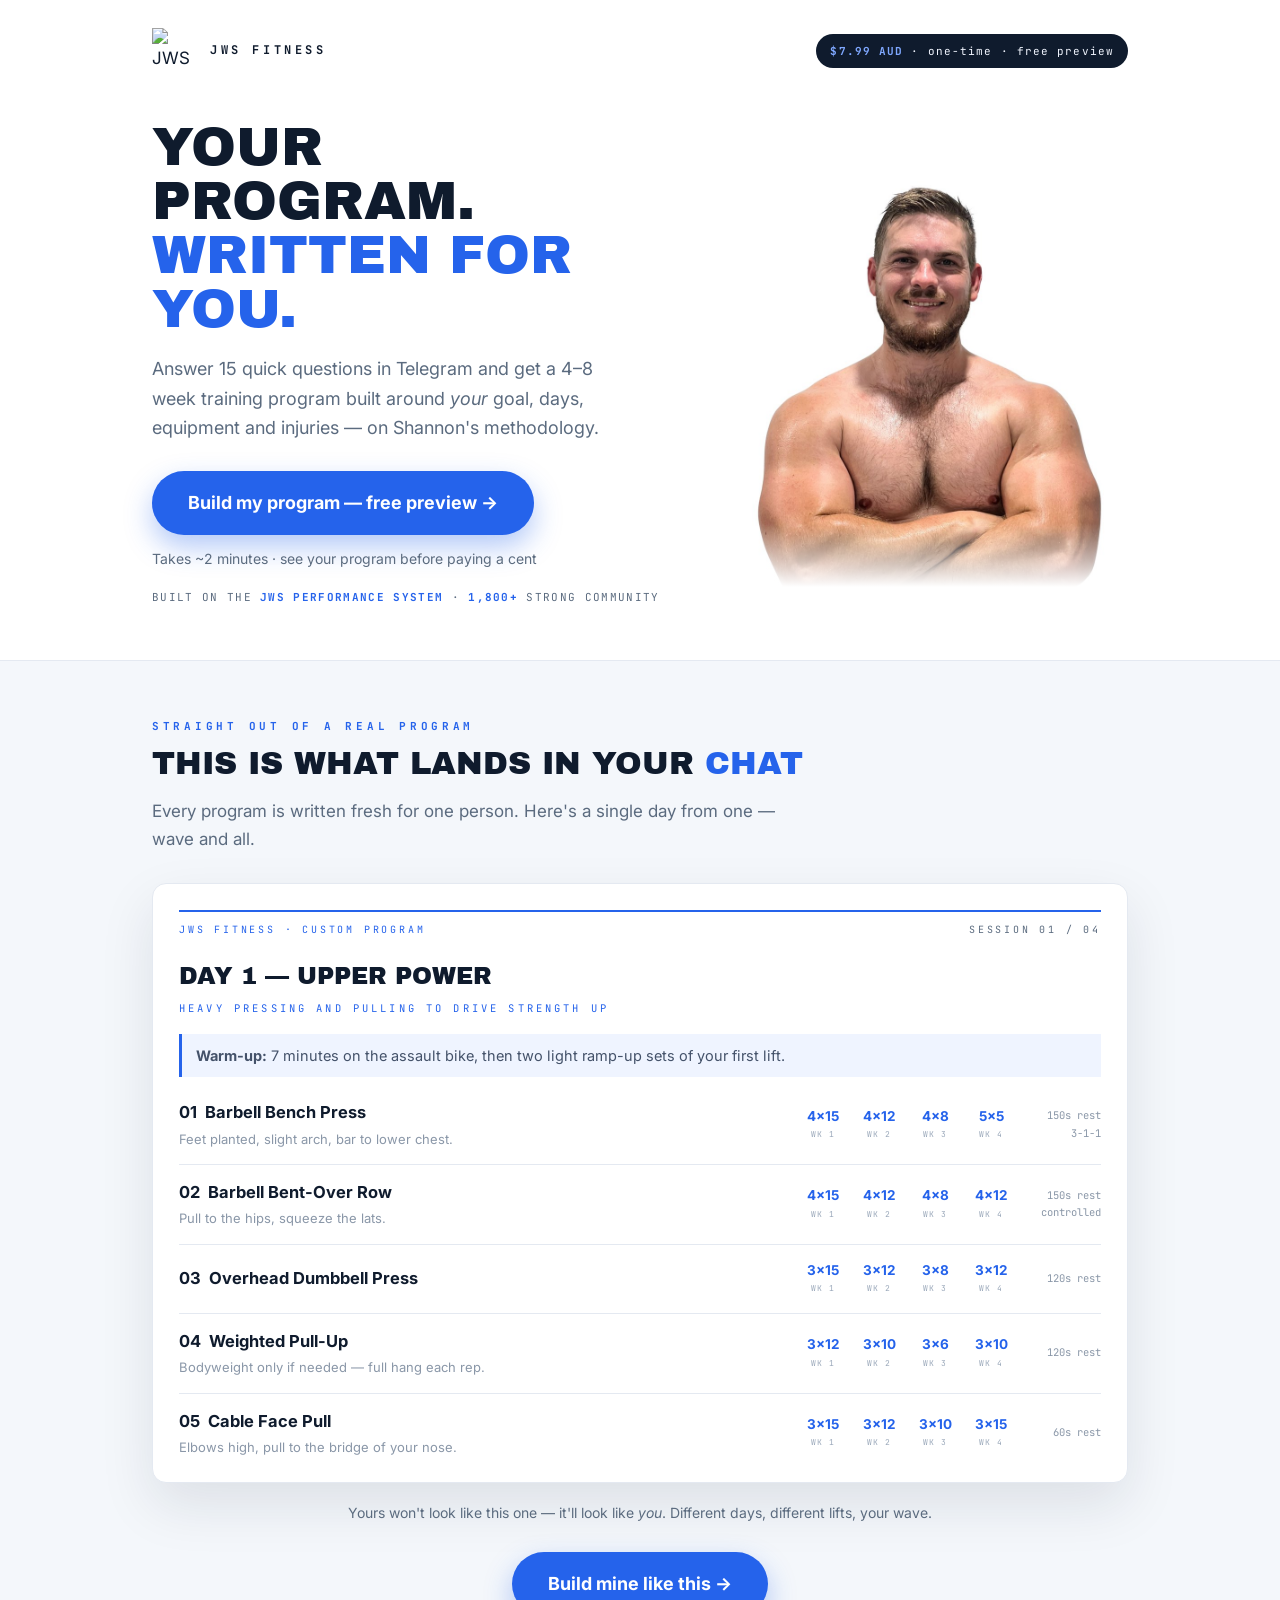
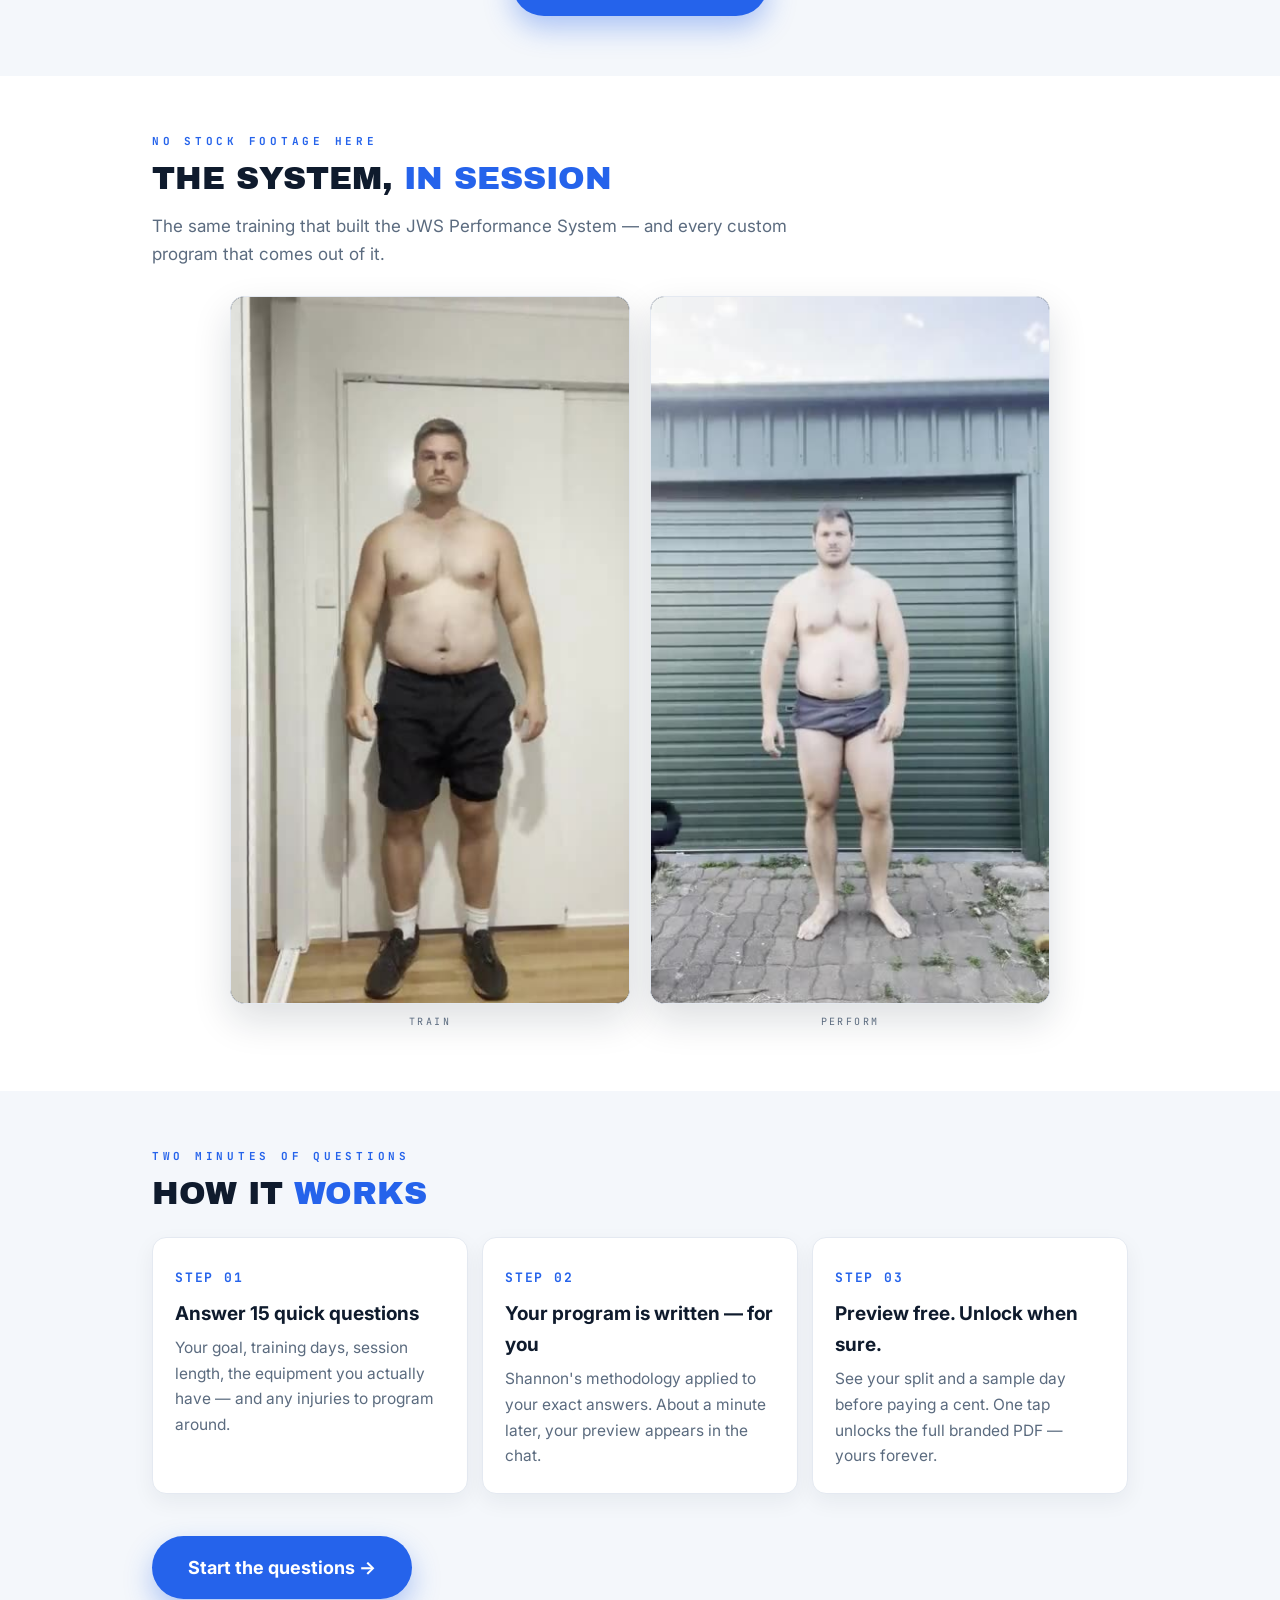
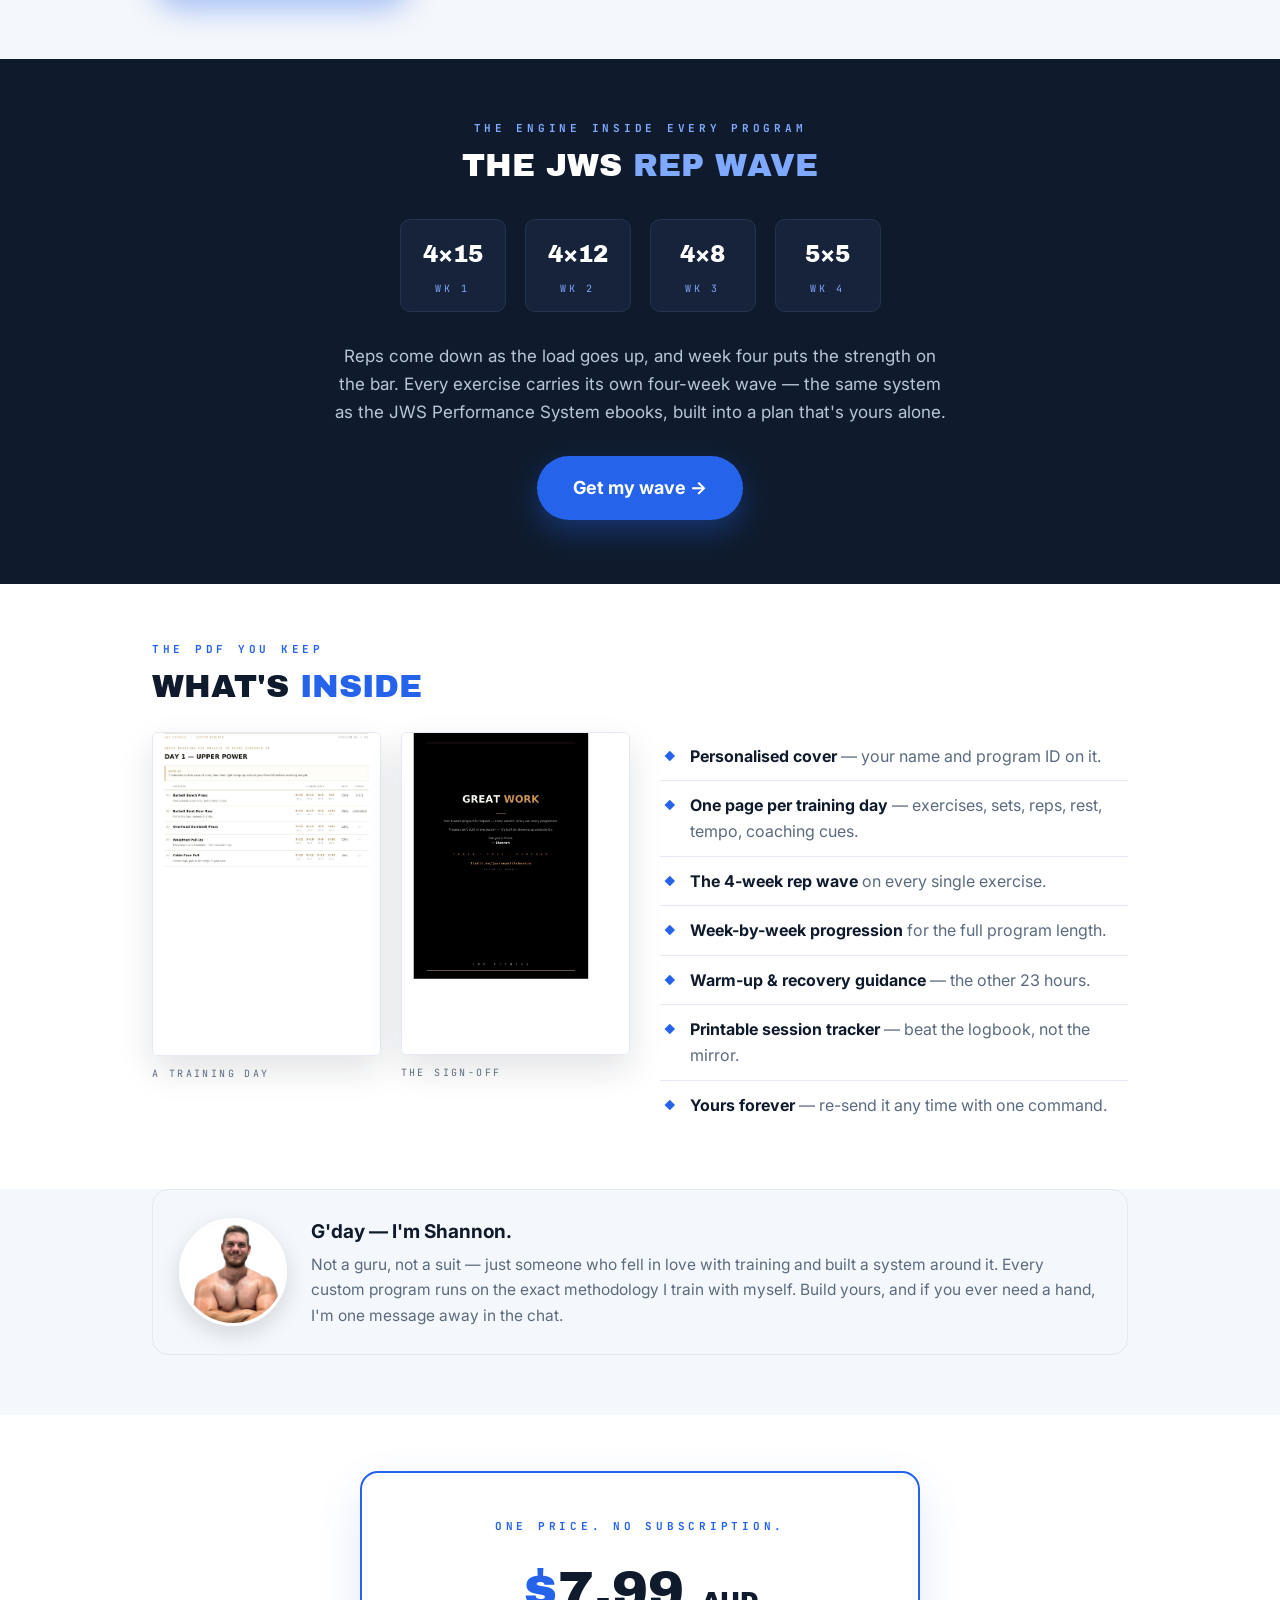
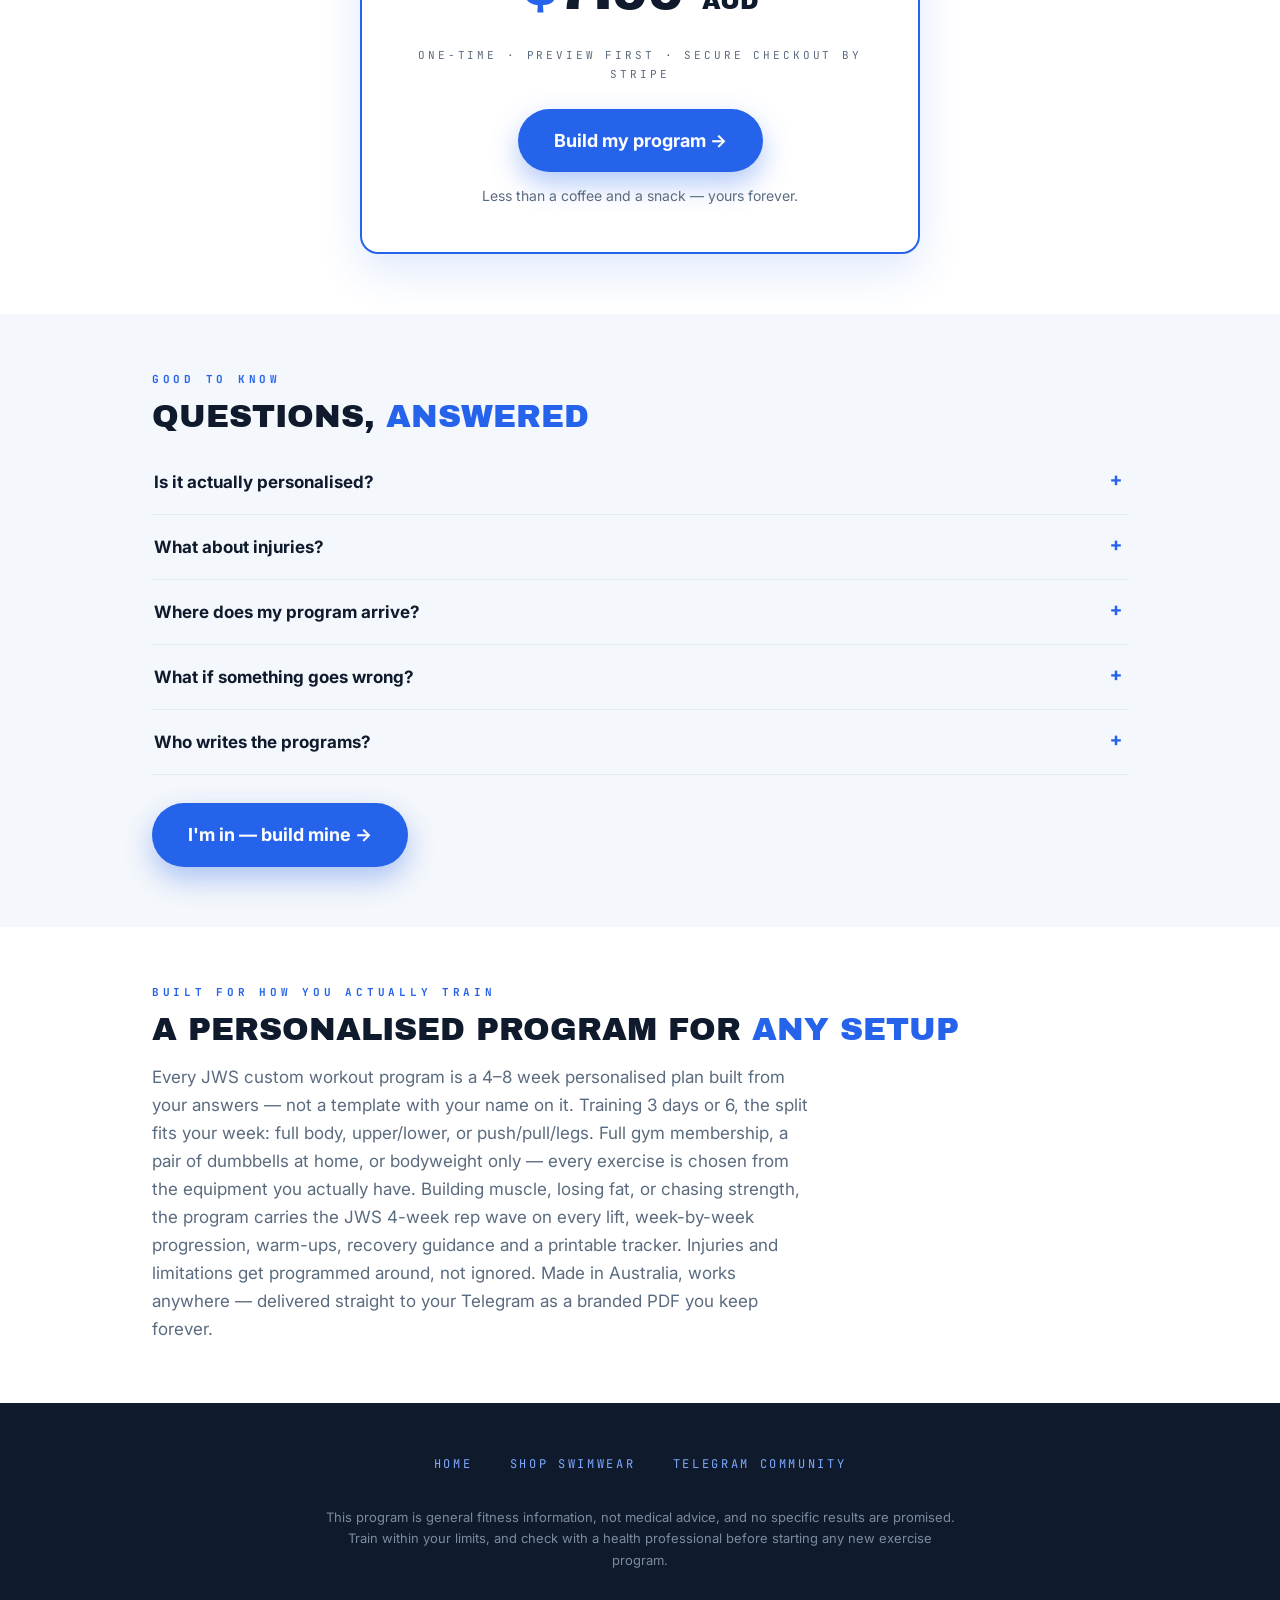
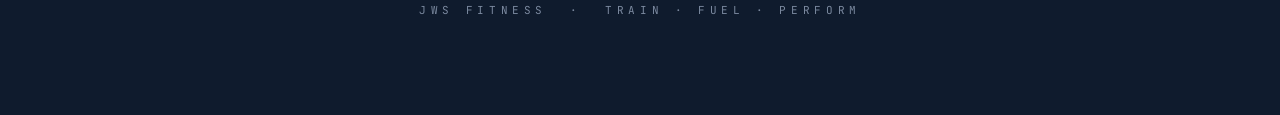
==== commit 5b2194ea: "Add files via upload" ====
--- a/index.html
+++ b/index.html
@@ -72,7 +72,8 @@
   /* ══ Conversion palette (the top-page formula) ═══════════════════════
      field #FFFFFF · tint #F4F7FB · ink #0F1B2D · muted #5B6B7F
      ACTION #2563EB · borders #E4E9F1
-     Gold #B8862E/#CE9551 reserved for THE PRODUCT (program cards, wave).
+     One palette, every section. Gold appears only inside the PDF
+     screenshots — photos of the product itself.
      Flex-only CSS: most visits arrive in Telegram's in-app browser.    */
 
   * { margin: 0; padding: 0; box-sizing: border-box; }
@@ -117,7 +118,7 @@
     padding: 8px 14px; border-radius: 999px; white-space: nowrap; }
   .chip b { color: #7FA8FF; }
 
-  .hero-flex { display: flex; align-items: flex-end; }
+  .hero-flex { display: flex; align-items: center; }
   .hero-copy { flex: 1 1 56%; padding: 26px 36px 54px 0; }
   h1 { font-family: 'Archivo Black', 'Arial Black', sans-serif;
     font-size: 54px; line-height: 1.0; text-transform: uppercase;
@@ -129,47 +130,51 @@
     font-size: 11px; letter-spacing: 0.12em; color: #5B6B7F;
     text-transform: uppercase; }
   .proof b { color: #2563EB; }
-  .hero-me { flex: 1 1 44%; text-align: center; }
+  .hero-me { flex: 1 1 44%; text-align: center; position: relative; }
+  .hero-me:after { content: ""; position: absolute; left: 0; right: 0;
+    bottom: 0; height: 64px;
+    background: -webkit-linear-gradient(top, rgba(255,255,255,0), #FFFFFF);
+    background: linear-gradient(to bottom, rgba(255,255,255,0), #FFFFFF); }
   .hero-me img { width: 92%; max-width: 400px; height: auto; display: block;
     margin: 0 auto; }
 
   /* ── Live program showcase (the product = gold) ── */
-  .showcase-card { background: #FFFDF7; border: 1px solid #EFE7D8;
+  .showcase-card { background: #FFFFFF; border: 1px solid #E4E9F1;
     border-radius: 14px; padding: 26px 26px 10px;
     box-shadow: 0 22px 54px rgba(15,27,45,0.10); margin-top: 30px; }
   .pgband { display: flex; justify-content: space-between; align-items: baseline;
-    border-top: 2px solid #B8862E; padding-top: 10px; margin-bottom: 18px;
+    border-top: 2px solid #2563EB; padding-top: 10px; margin-bottom: 18px;
     font-family: 'JetBrains Mono', monospace; font-size: 10px;
-    letter-spacing: 0.28em; text-transform: uppercase; color: #B8862E; }
-  .pgband .r { color: #97907F; }
+    letter-spacing: 0.28em; text-transform: uppercase; color: #2563EB; }
+  .pgband .r { color: #5B6B7F; }
   .pgday { font-family: 'Archivo Black', sans-serif; font-size: 24px;
-    text-transform: uppercase; color: #17120C; margin-bottom: 4px; }
+    text-transform: uppercase; color: #0F1B2D; margin-bottom: 4px; }
   .pgfocus { font-family: 'JetBrains Mono', monospace; font-size: 10.5px;
-    letter-spacing: 0.3em; text-transform: uppercase; color: #B8862E;
+    letter-spacing: 0.3em; text-transform: uppercase; color: #2563EB;
     margin-bottom: 16px; }
-  .pgwarm { background: #FBF6EF; border-left: 3px solid #CE9551;
-    padding: 10px 14px; font-size: 14.5px; color: #5C5342; margin-bottom: 8px; }
+  .pgwarm { background: #EFF4FF; border-left: 3px solid #2563EB;
+    padding: 10px 14px; font-size: 14.5px; color: #44526A; margin-bottom: 8px; }
   .exrow { display: flex; align-items: center; padding: 14px 0;
-    border-bottom: 1px solid #EFE7D8; }
+    border-bottom: 1px solid #E4E9F1; }
   .exrow:last-child { border-bottom: none; }
   .exmain { flex: 1 1 46%; padding-right: 14px; }
-  .exname { font-weight: 700; font-size: 16.5px; color: #17120C; }
-  .excue { font-size: 13px; color: #97907F; margin-top: 2px; }
+  .exname { font-weight: 700; font-size: 16.5px; color: #0F1B2D; }
+  .excue { font-size: 13px; color: #8A97A8; margin-top: 2px; }
   .exwave { flex: 0 0 auto; white-space: nowrap; }
   .pchip { display: inline-block; width: 52px; text-align: center;
     margin-left: 4px; }
   .pchip-v { display: block; font-weight: 700; font-size: 13.5px;
-    color: #B8862E; }
+    color: #2563EB; }
   .pchip-k { display: block; font-family: 'JetBrains Mono', monospace;
-    font-size: 8px; letter-spacing: 0.14em; color: #C0B8A6; margin-top: 1px; }
+    font-size: 8px; letter-spacing: 0.14em; color: #9AA8BA; margin-top: 1px; }
   .exmeta { flex: 0 0 84px; text-align: right; font-family: 'JetBrains Mono',
-    monospace; font-size: 10.5px; color: #97907F; line-height: 1.7; }
+    monospace; font-size: 10.5px; color: #8A97A8; line-height: 1.7; }
   .showcase-cap { text-align: center; margin-top: 18px; font-size: 14px;
     color: #5B6B7F; }
 
   /* ── Training videos ── */
-  .vidrow { display: flex; margin-top: 28px; }
-  .vid { flex: 1 1 0; margin-right: 20px; }
+  .vidrow { display: flex; justify-content: center; margin-top: 28px; }
+  .vid { flex: 0 1 400px; margin-right: 20px; }
   .vid:last-child { margin-right: 0; }
   .vid video { width: 100%; height: auto; display: block; border-radius: 14px;
     border: 1px solid #E4E9F1; background: #0F1B2D;
@@ -190,18 +195,18 @@
   .card p { color: #5B6B7F; font-size: 15.5px; }
 
   /* ── Wave: the product's black-gold moment ── */
-  .waveband { background: #0A0A0A; text-align: center; padding: 60px 0 64px; }
-  .waveband h2 { color: #F7F4EC; }
-  .waveband .gold { color: #CE9551; }
+  .waveband { background: #0F1B2D; text-align: center; padding: 60px 0 64px; }
+  .waveband h2 { color: #FFFFFF; }
+  .waveband .gold { color: #7FA8FF; }
   .chips { margin: 30px 0 24px; }
   .wchip { display: inline-block; width: 106px; margin: 6px 7px;
-    padding: 16px 0 13px; border: 1px solid #2A2A28; background: #101010;
+    padding: 16px 0 13px; border: 1px solid #24344E; background: #16233A;
     border-radius: 10px; }
   .wchip-v { display: block; font-family: 'Archivo Black', sans-serif;
-    font-size: 23px; color: #CE9551; }
+    font-size: 23px; color: #FFFFFF; }
   .wchip-k { display: block; margin-top: 7px; font-family: 'JetBrains Mono',
-    monospace; font-size: 10px; letter-spacing: 0.28em; color: #8A857B; }
-  .waveband p { color: #B5B0A4; max-width: 620px; margin: 0 auto; }
+    monospace; font-size: 10px; letter-spacing: 0.28em; color: #7FA8FF; }
+  .waveband p { color: #B8C6DA; max-width: 620px; margin: 0 auto; }
   .waveband .cta { margin-top: 30px; }
 
   /* ── What's inside ── */
@@ -319,6 +324,17 @@
     .rv { opacity: 1; -webkit-transform: none; transform: none; transition: none; }
   }
 
+  @media (max-width: 900px) {
+    h1 { font-size: 46px; }
+    .hero-copy { padding-right: 24px; }
+    .exrow { display: block; padding: 14px 0 12px; }
+    .exmain { padding-right: 0; }
+    .exwave { margin-top: 8px; white-space: normal; }
+    .pchip { margin: 0 8px 0 0; }
+    .exmeta { text-align: left; margin-top: 6px; }
+    .showcase-card { padding: 20px 16px 6px; }
+  }
+
   @media (max-width: 700px) {
     h1 { font-size: 38px; }
     h2 { font-size: 26px; }
@@ -337,12 +353,6 @@
     .shotrow { display: block; }
     .shot { margin: 0 0 20px; }
     .shots { padding-right: 0; margin-bottom: 26px; }
-    .exrow { display: block; padding: 14px 0 12px; }
-    .exmain { padding-right: 0; }
-    .exwave { margin-top: 8px; white-space: normal; }
-    .pchip { margin: 0 8px 0 0; }
-    .exmeta { text-align: left; margin-top: 6px; }
-    .showcase-card { padding: 20px 16px 6px; }
     .about-flex { display: block; text-align: center; }
     .about-flex img { margin: 0 auto 16px; }
   }
@@ -493,7 +503,7 @@
 <!-- ══ THE WAVE ══ -->
 <section class="waveband">
   <div class="wrap">
-    <div class="kicker" style="color:#CE9551;">The engine inside every program</div>
+    <div class="kicker" style="color:#7FA8FF;">The engine inside every program</div>
     <h2>The JWS <span class="gold">rep wave</span></h2>
     <div class="chips rv">
       <span class="wchip"><span class="wchip-v">4×15</span><span class="wchip-k">WK&nbsp;1</span></span>
@@ -617,6 +627,17 @@
 
 <script>
   var BOT_USERNAME = "JWS_Fitness_Bot";
+  var GA4_ID = "";  // paste your GA4 Measurement ID (G-XXXXXXXXXX) to enable analytics
+  if (GA4_ID) {
+    var gs = document.createElement("script");
+    gs.async = true;
+    gs.src = "https://www.googletagmanager.com/gtag/js?id=" + GA4_ID;
+    document.head.appendChild(gs);
+    window.dataLayer = window.dataLayer || [];
+    function gtag(){ window.dataLayer.push(arguments); }
+    gtag("js", new Date());
+    gtag("config", GA4_ID);
+  }
   (function () {
     var url = "https://t.me/" + BOT_USERNAME + "?start=custom_program";
     var links = document.querySelectorAll("[data-bot]");
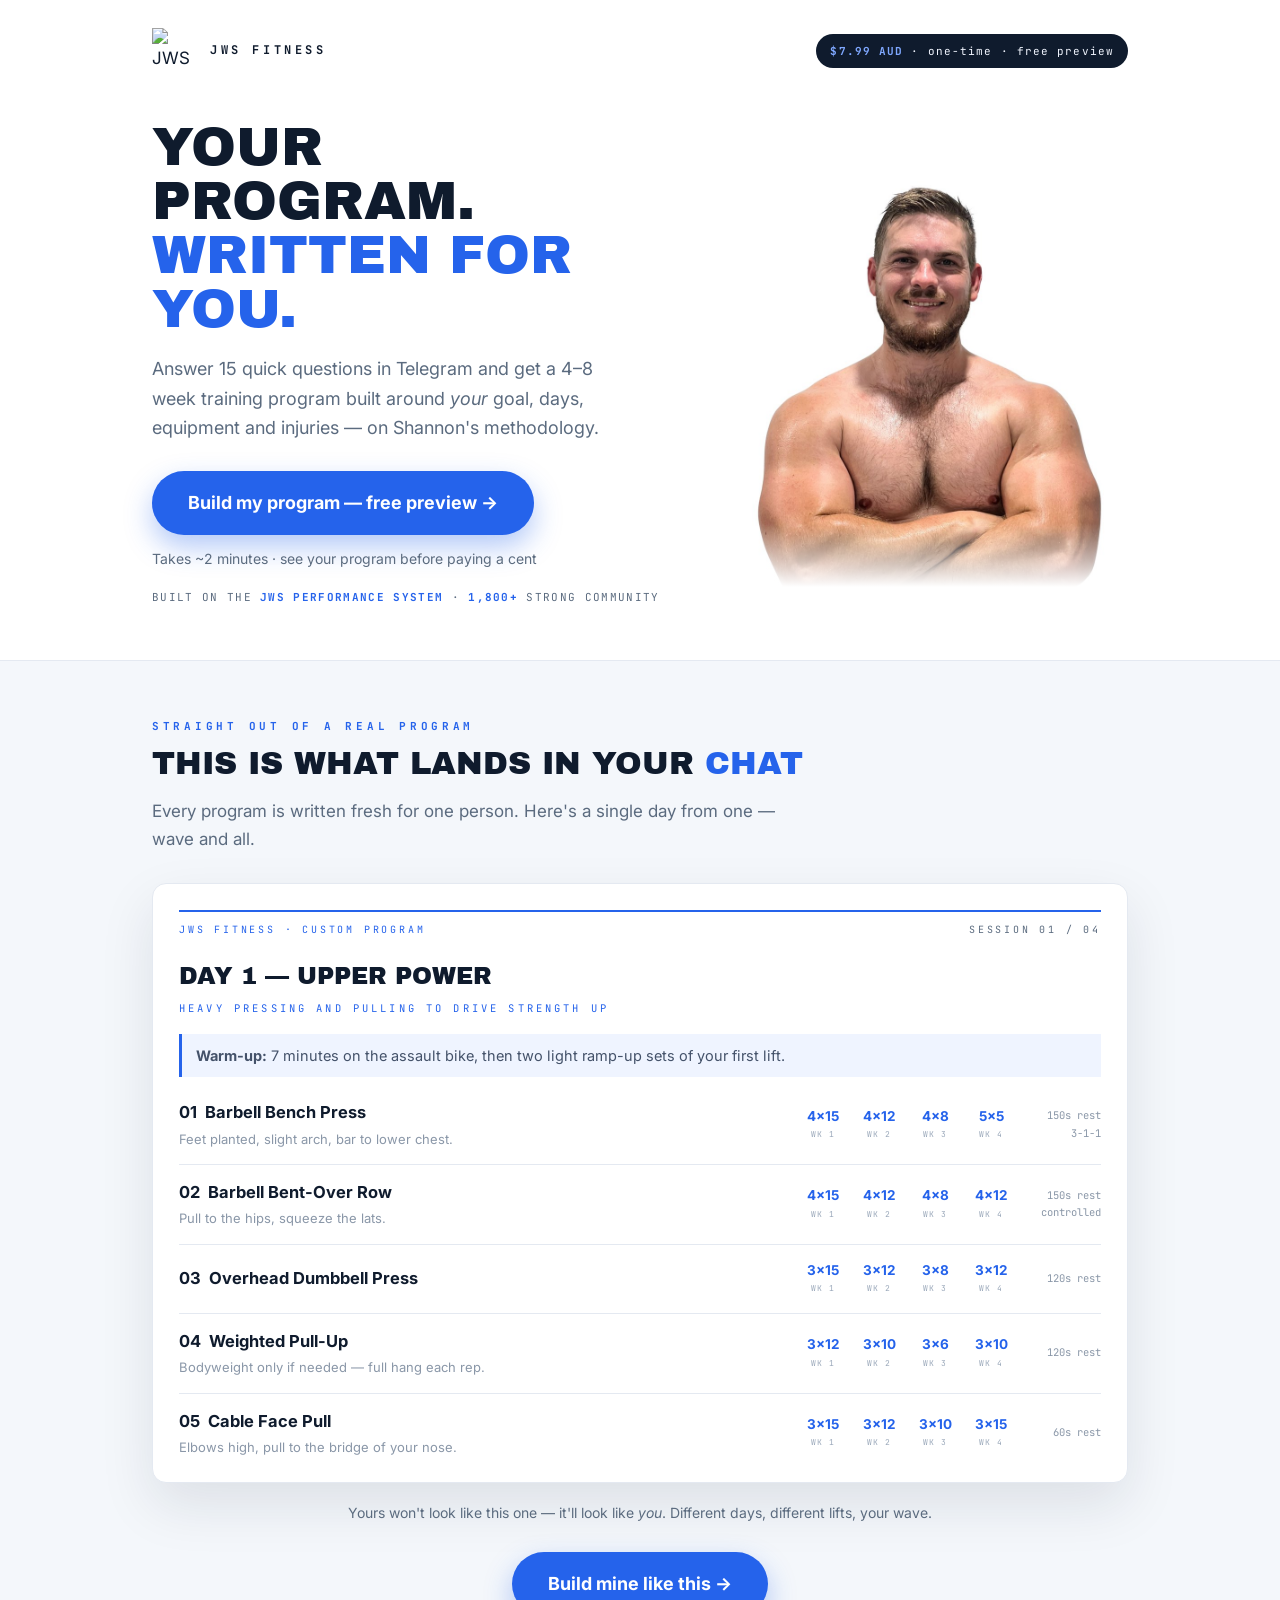
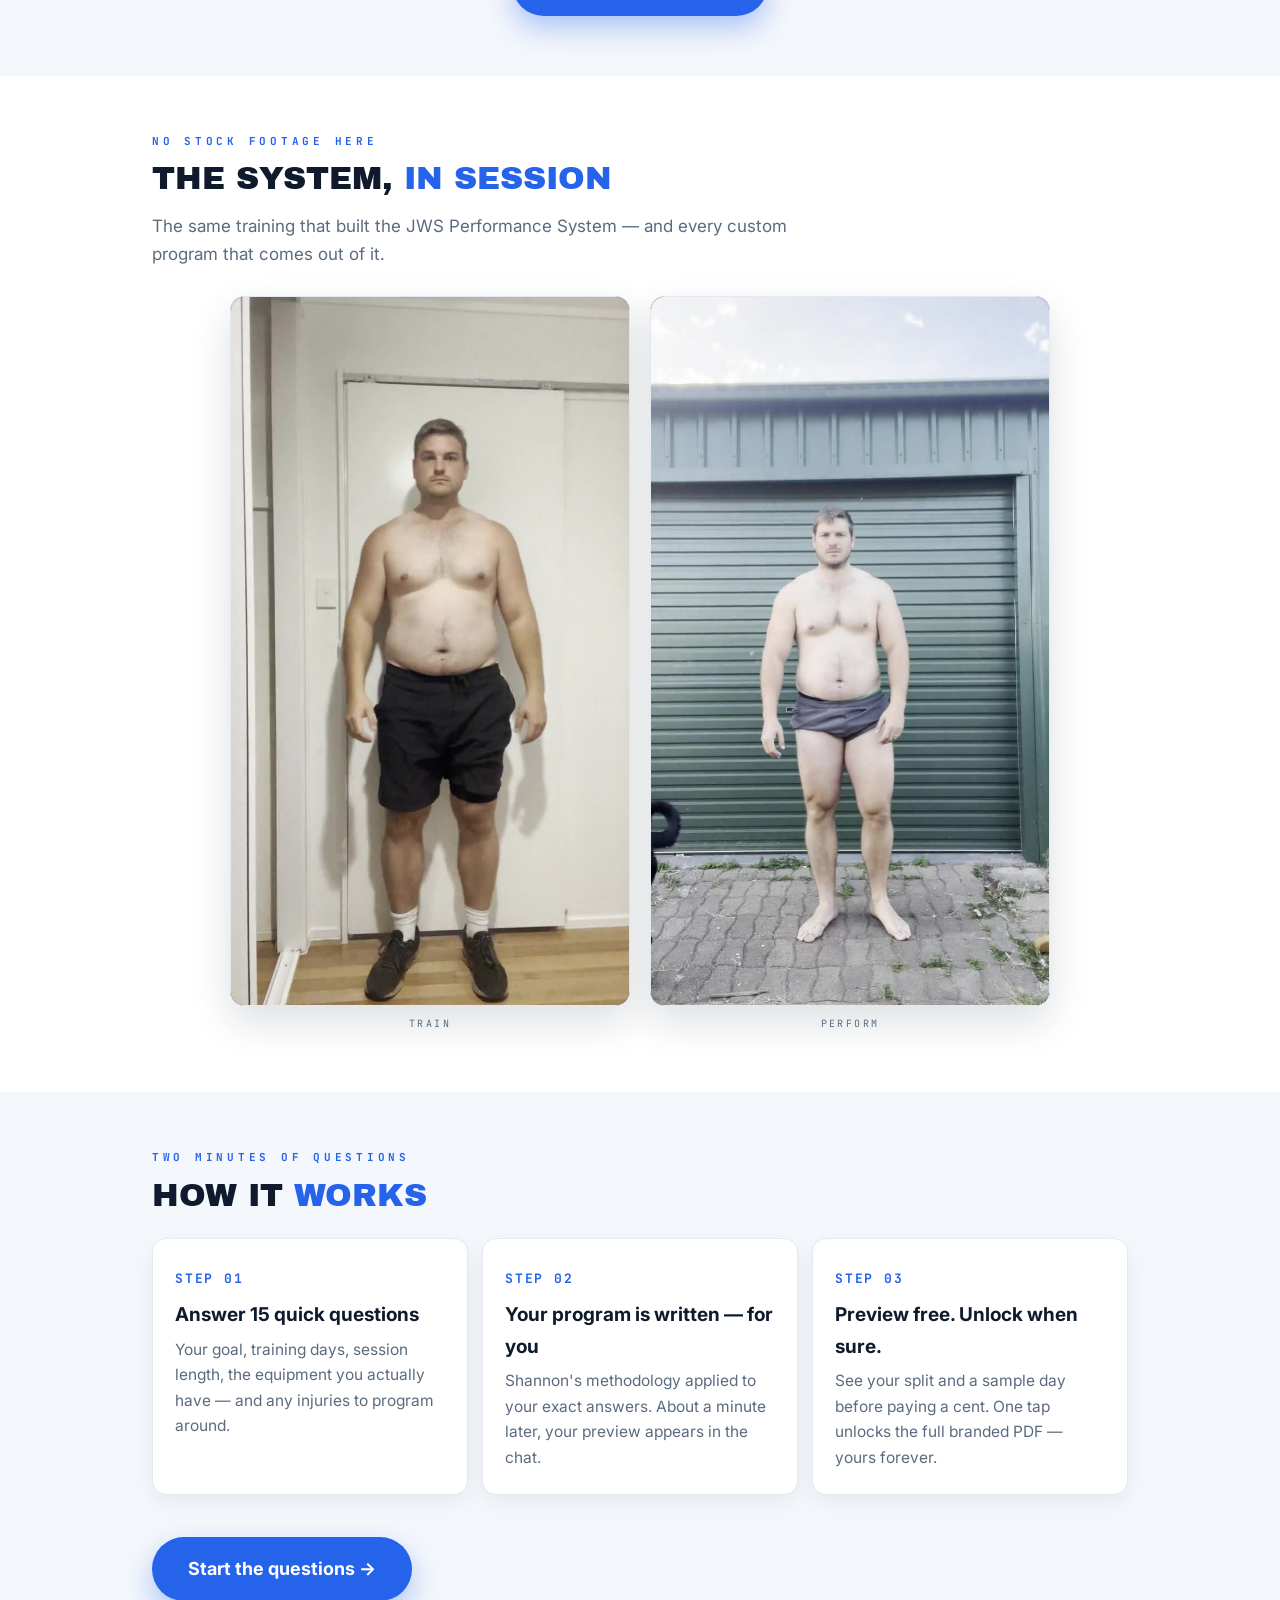
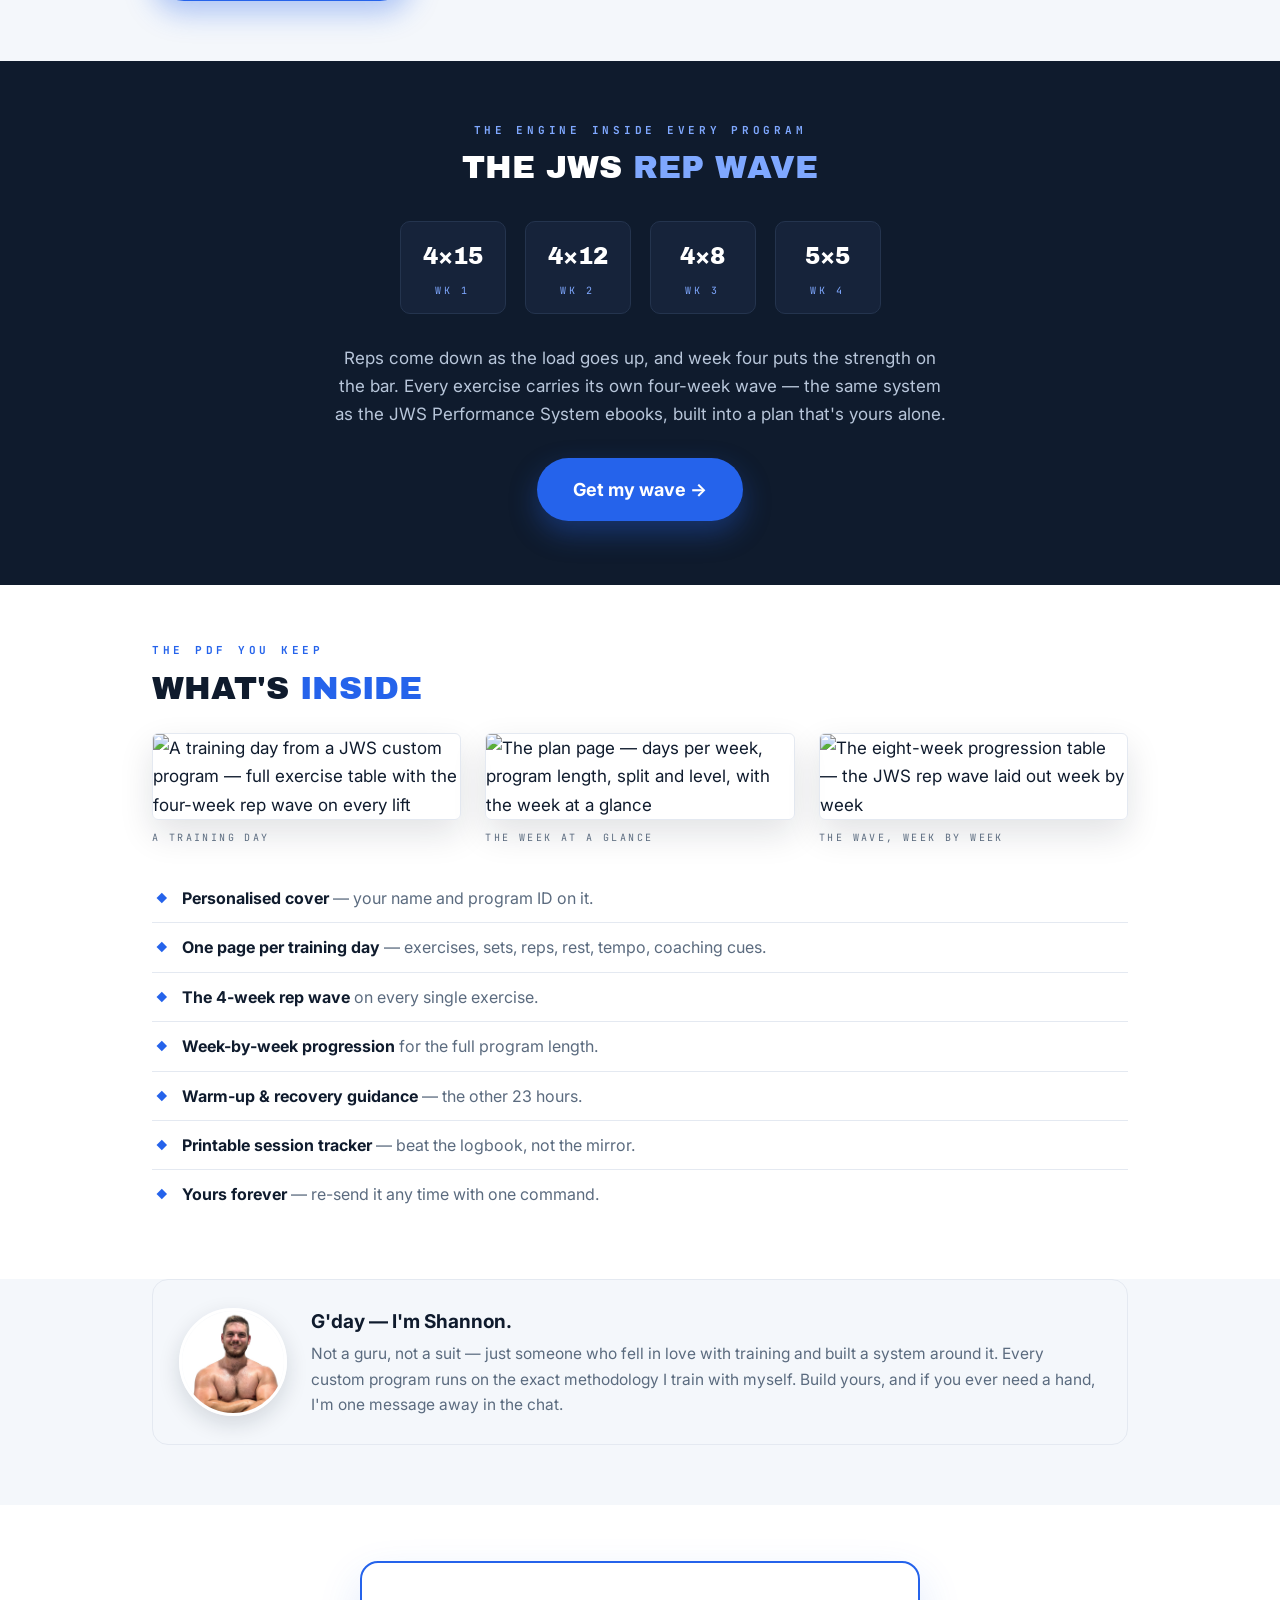
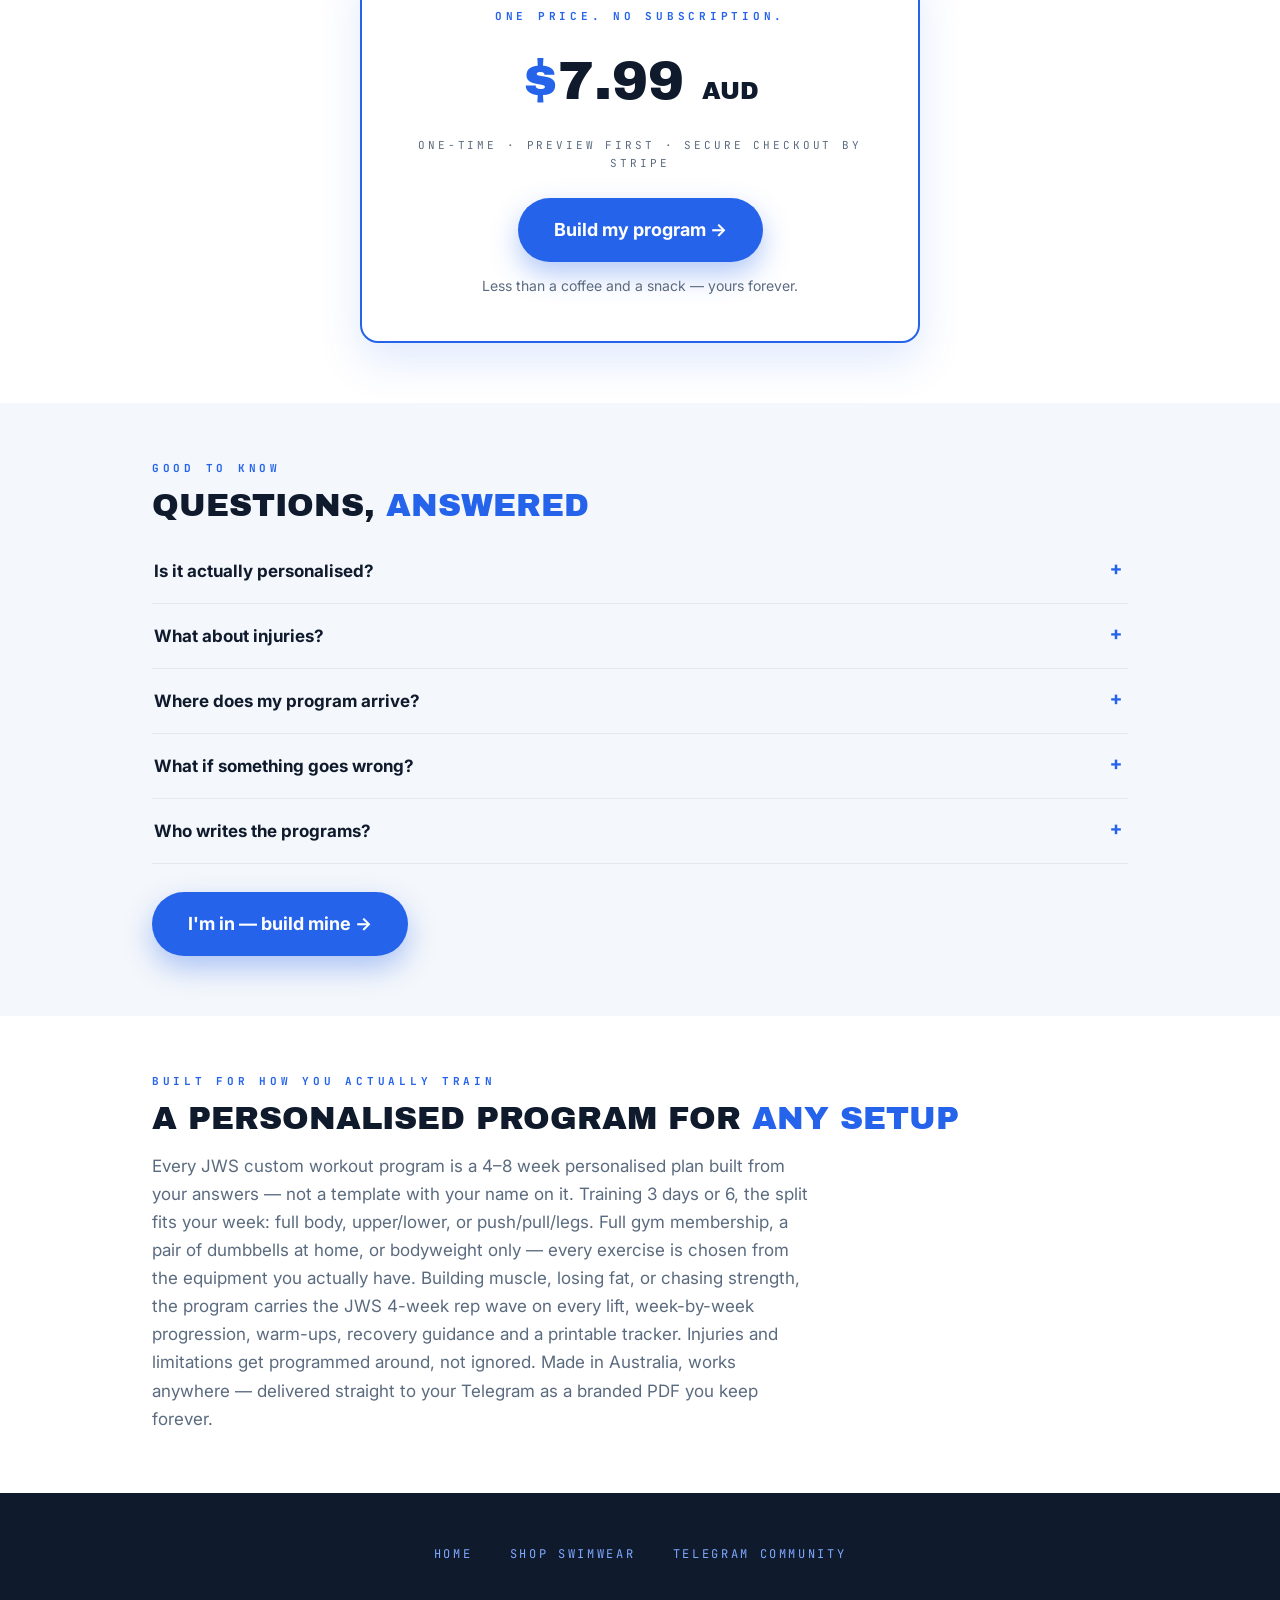
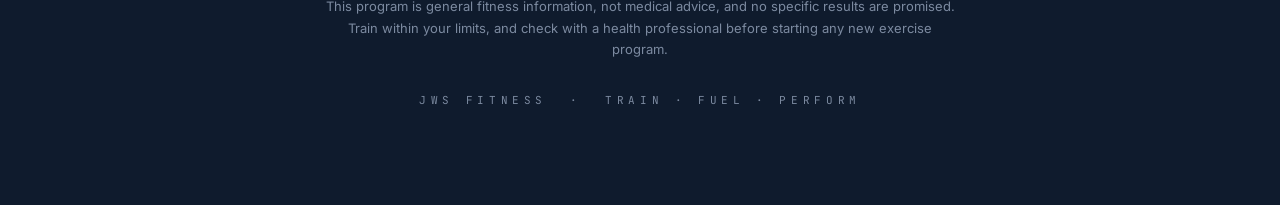
==== commit d9735227: "Add files via upload" ====
--- a/index.html
+++ b/index.html
@@ -10,7 +10,7 @@
 <meta property="og:description" content="15 questions → a personalised training program with the JWS 4-week rep wave, delivered in Telegram. Free preview, $7.99 AUD to unlock.">
 <meta property="og:type" content="website">
 <meta property="og:url" content="https://jws-program-landing.journeywithshannon.com/">
-<meta property="og:image" content="https://jws-program-landing.journeywithshannon.com/assets/page-day.jpg">
+<meta property="og:image" content="https://jws-program-landing.journeywithshannon.com/assets/inside-day.jpg">
 <link rel="icon" href="https://cdn.jsdelivr.net/gh/Parro95/jws-assets/logo.png">
 <link rel="preconnect" href="https://fonts.googleapis.com">
 <link rel="preconnect" href="https://fonts.gstatic.com" crossorigin>
@@ -22,7 +22,7 @@
   "name": "JWS Custom Fitness Program",
   "description": "A personalised training program built from your answers — split, sets, reps, the JWS 4-week rep wave, progression, recovery and a printable tracker, delivered as a branded PDF in Telegram.",
   "brand": {"@type": "Brand", "name": "JWS Fitness"},
-  "image": "https://jws-program-landing.journeywithshannon.com/assets/page-day.jpg",
+  "image": "https://jws-program-landing.journeywithshannon.com/assets/inside-day.jpg",
   "offers": {
     "@type": "Offer",
     "price": "7.99",
@@ -210,10 +210,10 @@
   .waveband .cta { margin-top: 30px; }
 
   /* ── What's inside ── */
-  .inside-flex { display: flex; flex-wrap: wrap; margin-top: 28px; }
-  .shots { flex: 1 1 340px; min-width: 300px; padding-right: 30px; }
+  .inside-flex { display: block; margin-top: 28px; }
+  .shots { margin-bottom: 28px; }
   .shotrow { display: flex; }
-  .shot { flex: 1 1 0; margin-right: 4%; }
+  .shot { flex: 1 1 0; margin-right: 2.5%; }
   .shot:last-child { margin-right: 0; }
   .shot img { width: 100%; height: auto; display: block;
     border: 1px solid #E4E9F1; border-radius: 6px;
@@ -527,12 +527,16 @@
       <div class="shots rv">
         <div class="shotrow">
         <figure class="shot">
-          <img src="assets/page-day.jpg" alt="A training day page from a JWS custom program, showing the exercise table with four-week rep wave chips" loading="lazy">
+          <img src="assets/inside-day.jpg" alt="A training day from a JWS custom program — full exercise table with the four-week rep wave on every lift" loading="lazy">
           <figcaption>A training day</figcaption>
         </figure>
         <figure class="shot">
-          <img src="assets/page-closing.jpg" alt="The closing page of a JWS custom program" loading="lazy">
-          <figcaption>The sign-off</figcaption>
+          <img src="assets/inside-plan.jpg" alt="The plan page — days per week, program length, split and level, with the week at a glance" loading="lazy">
+          <figcaption>The week at a glance</figcaption>
+        </figure>
+        <figure class="shot">
+          <img src="assets/inside-wave.jpg" alt="The eight-week progression table — the JWS rep wave laid out week by week" loading="lazy">
+          <figcaption>The wave, week by week</figcaption>
         </figure>
         </div>
       </div>
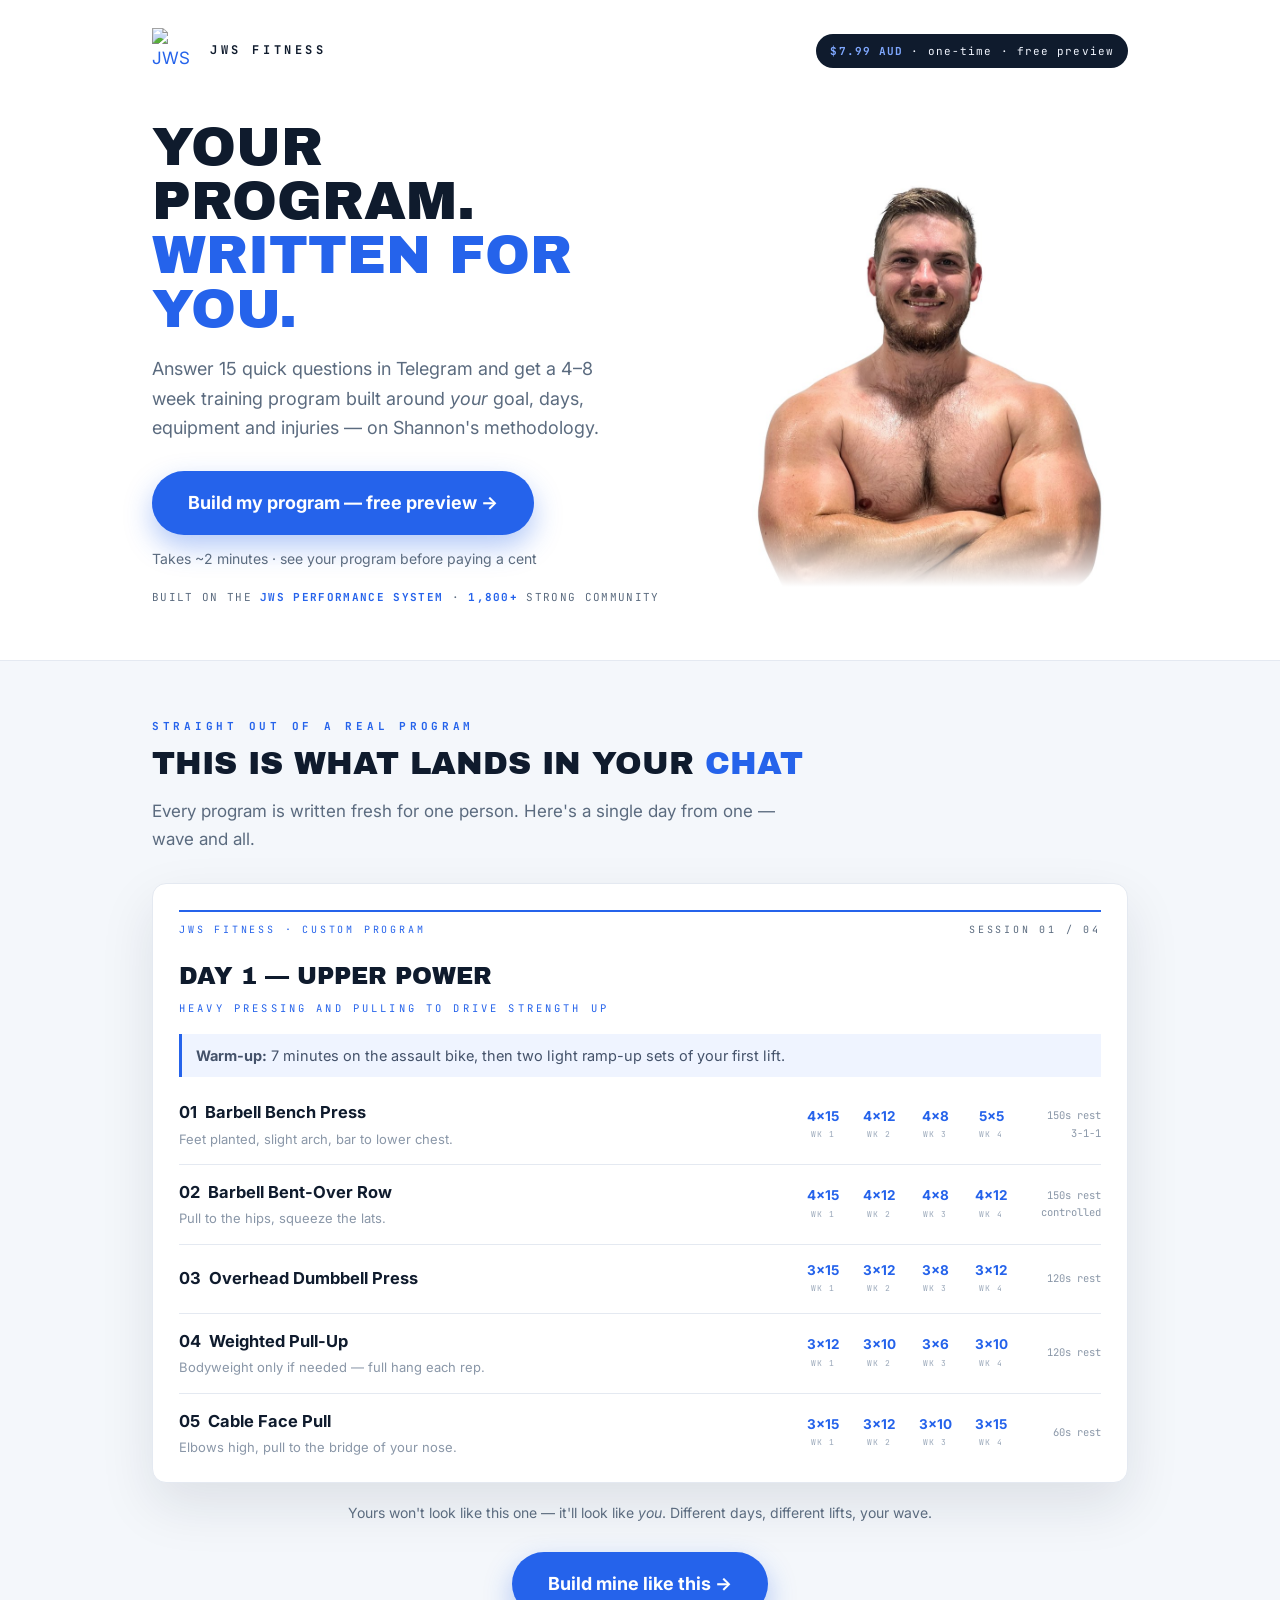
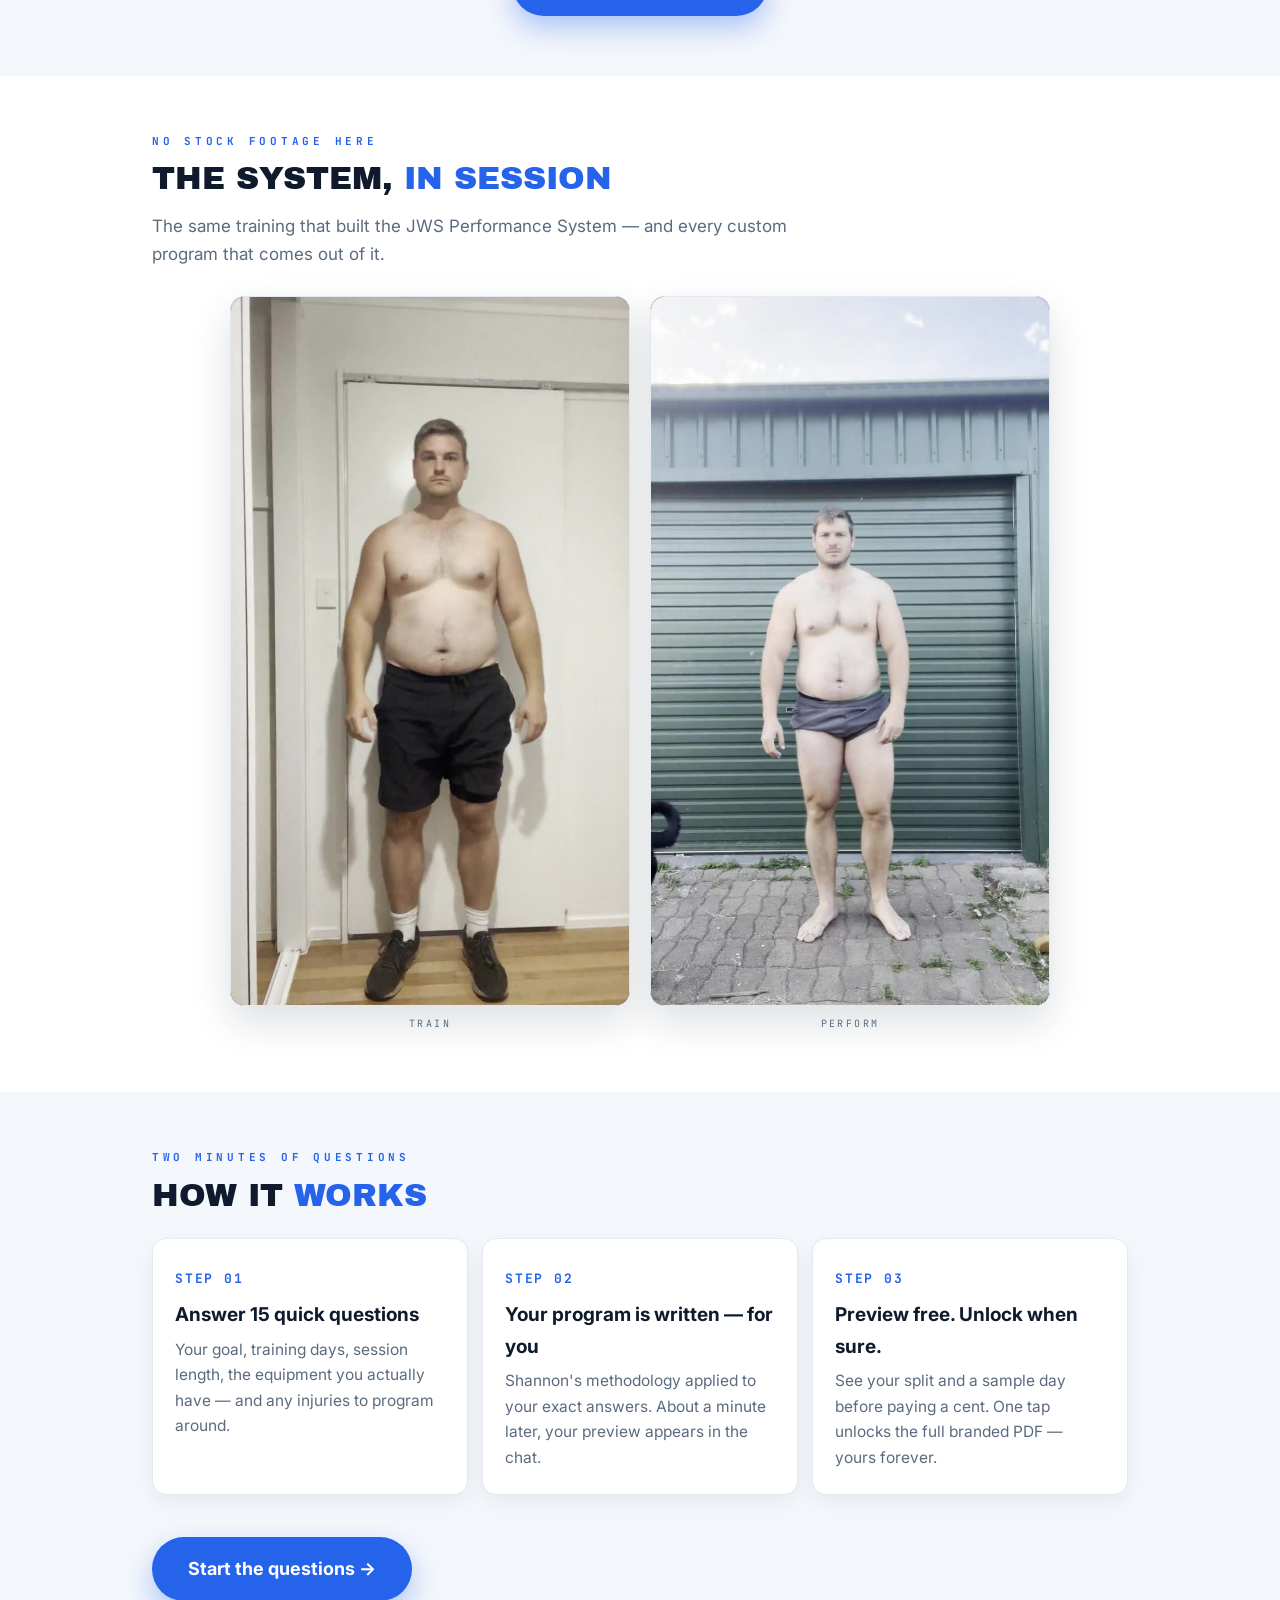
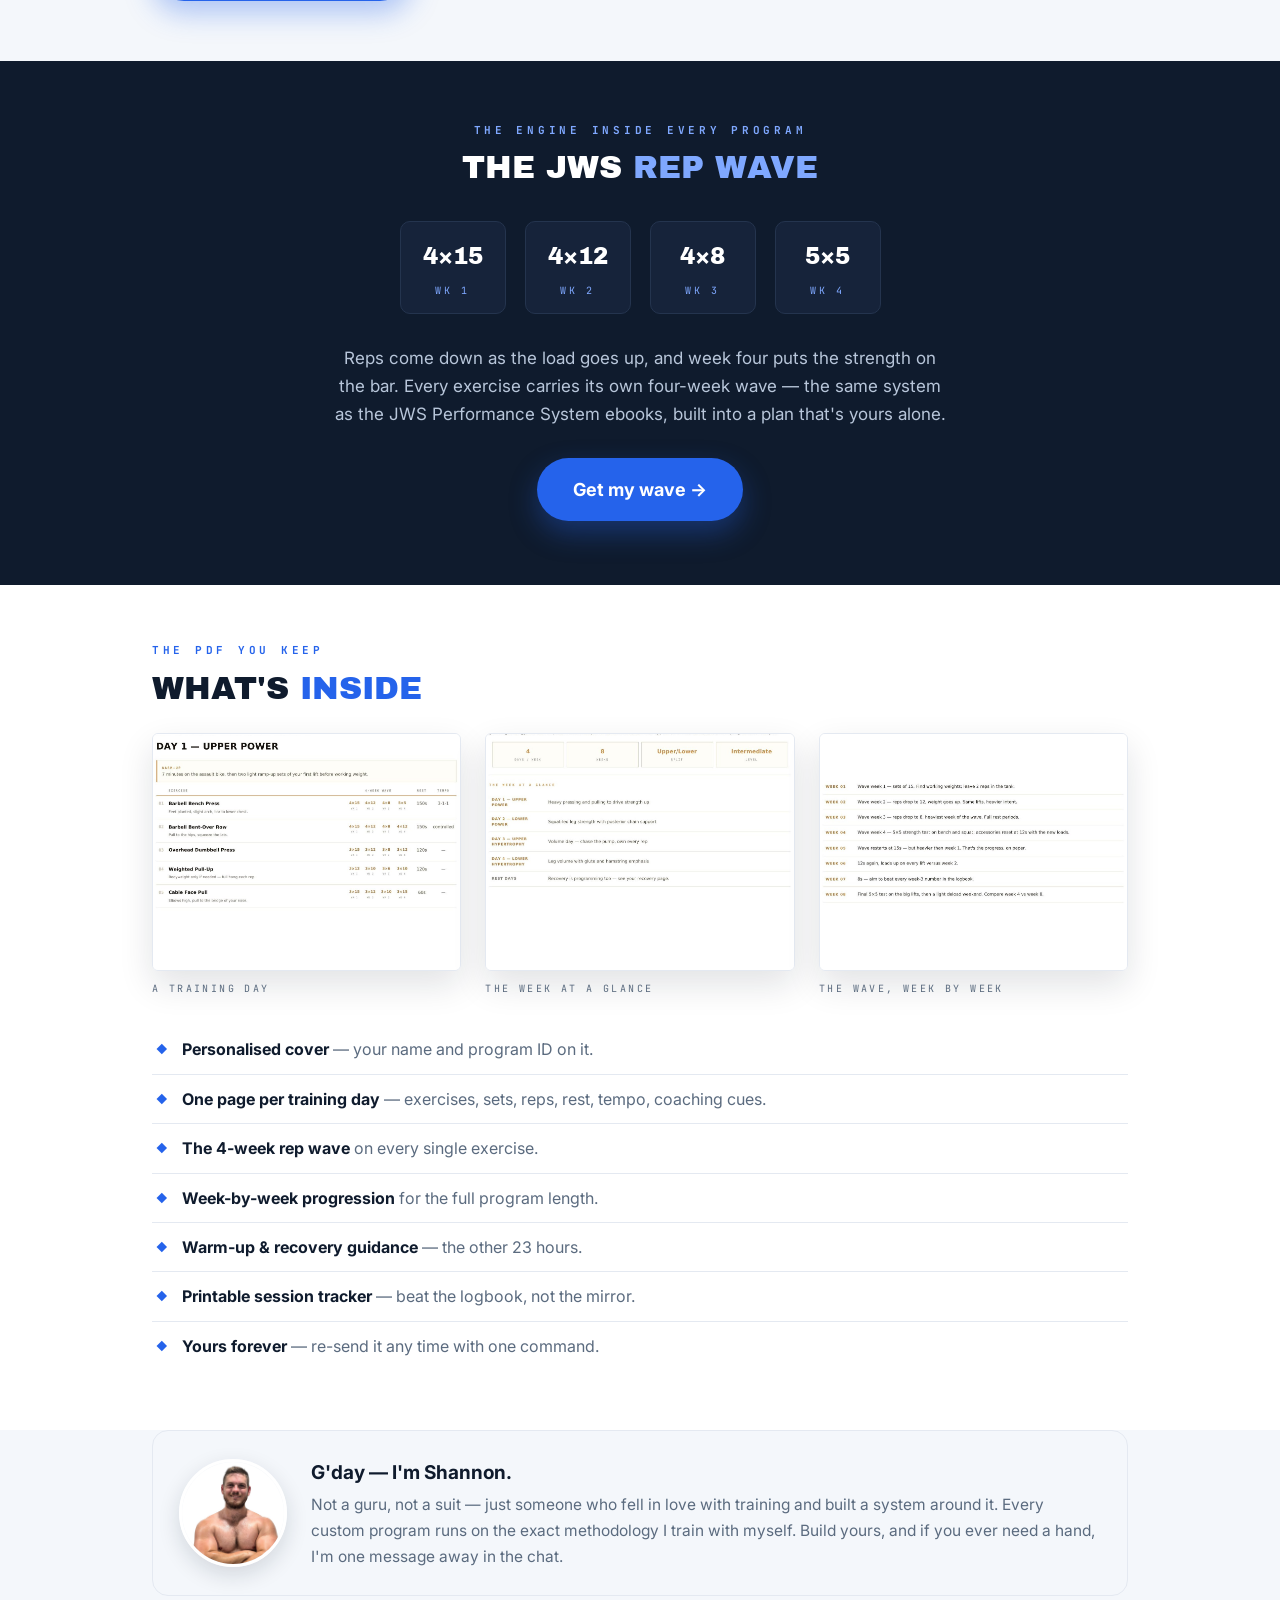
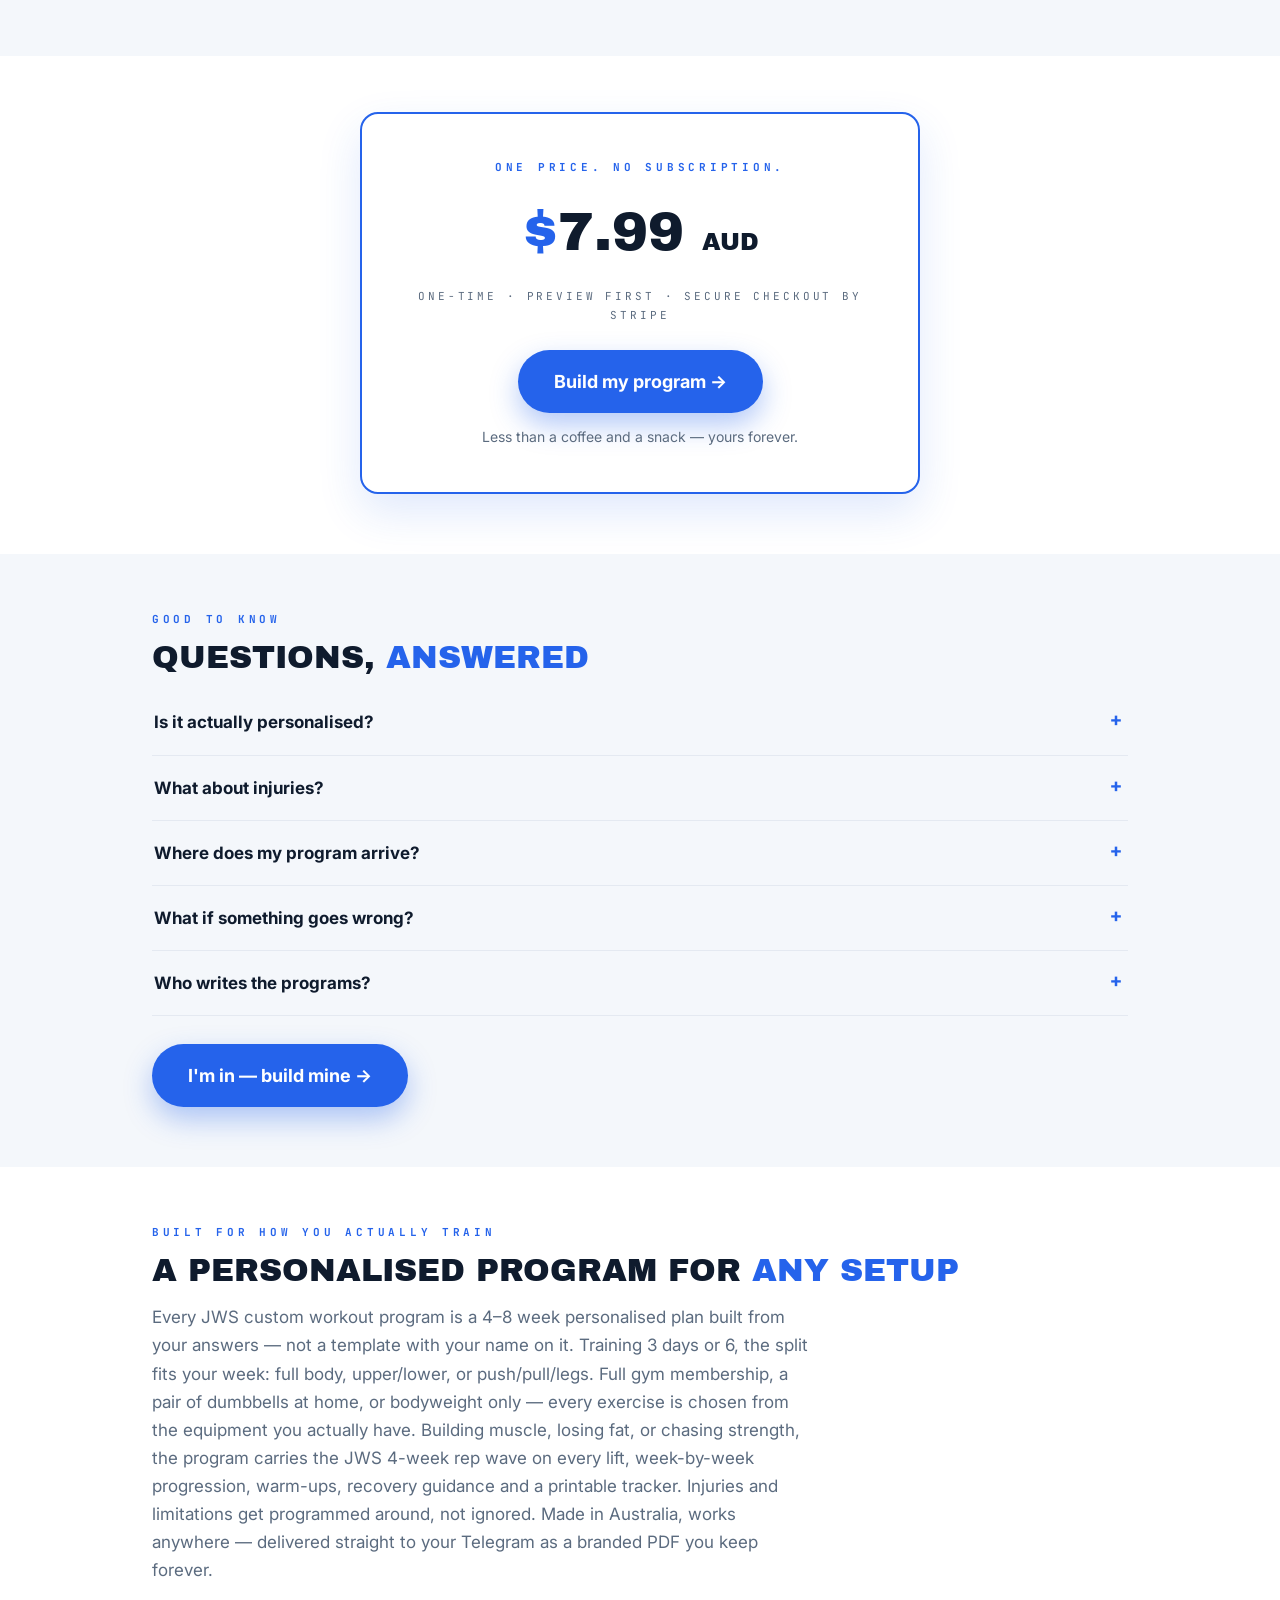
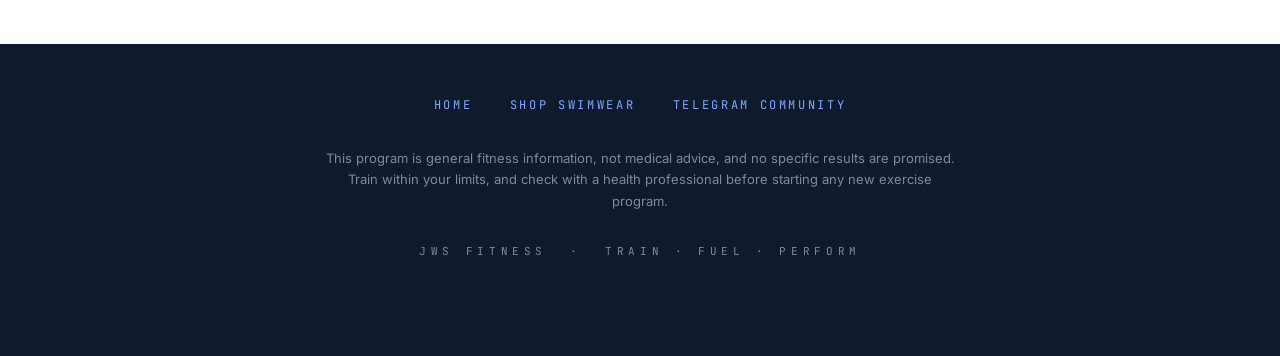
==== commit db3fe309: "Add files via upload" ====
--- a/index.html
+++ b/index.html
@@ -109,7 +109,8 @@
   .hero { padding: 20px 0 0; border-bottom: 1px solid #E4E9F1; }
   .topbar { display: flex; justify-content: space-between; align-items: center;
     padding: 8px 0 20px; }
-  .topbar .brand { display: flex; align-items: center; }
+  .topbar .brand { display: flex; align-items: center;
+    text-decoration: none; }
   .topbar img { width: 46px; height: 46px; margin-right: 12px; }
   .topbar .name { font-family: 'JetBrains Mono', monospace; font-size: 12px;
     letter-spacing: 0.3em; font-weight: 700; color: #0F1B2D; }
@@ -364,10 +365,10 @@
 <header class="hero">
   <div class="wrap">
     <div class="topbar">
-      <div class="brand">
+      <a class="brand" href="https://journeywithshannon.com" title="Journey With Shannon — home">
         <img src="https://cdn.jsdelivr.net/gh/Parro95/jws-assets/logo.png" alt="JWS Fitness" width="46" height="46">
         <span class="name">JWS&nbsp;FITNESS</span>
-      </div>
+      </a>
       <span class="chip"><b>$7.99 AUD</b>&nbsp;· one-time · free preview</span>
     </div>
 
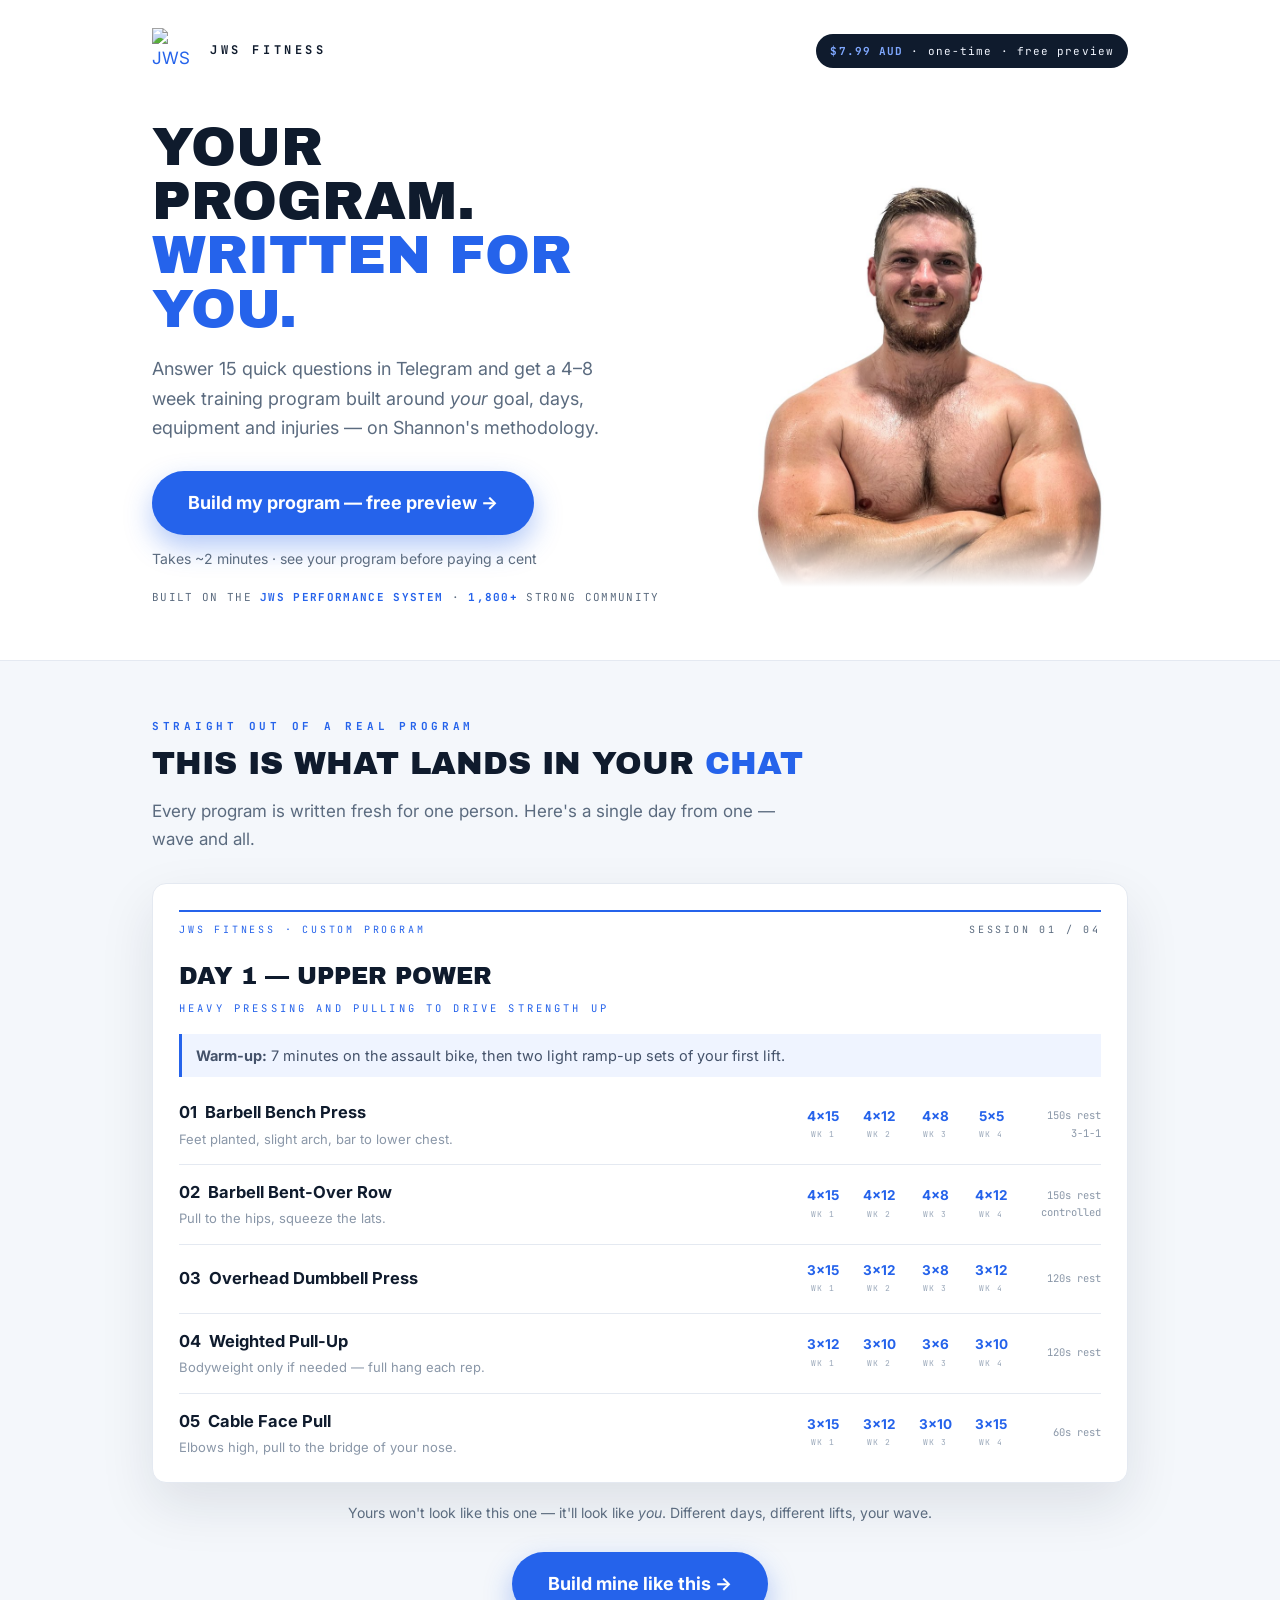
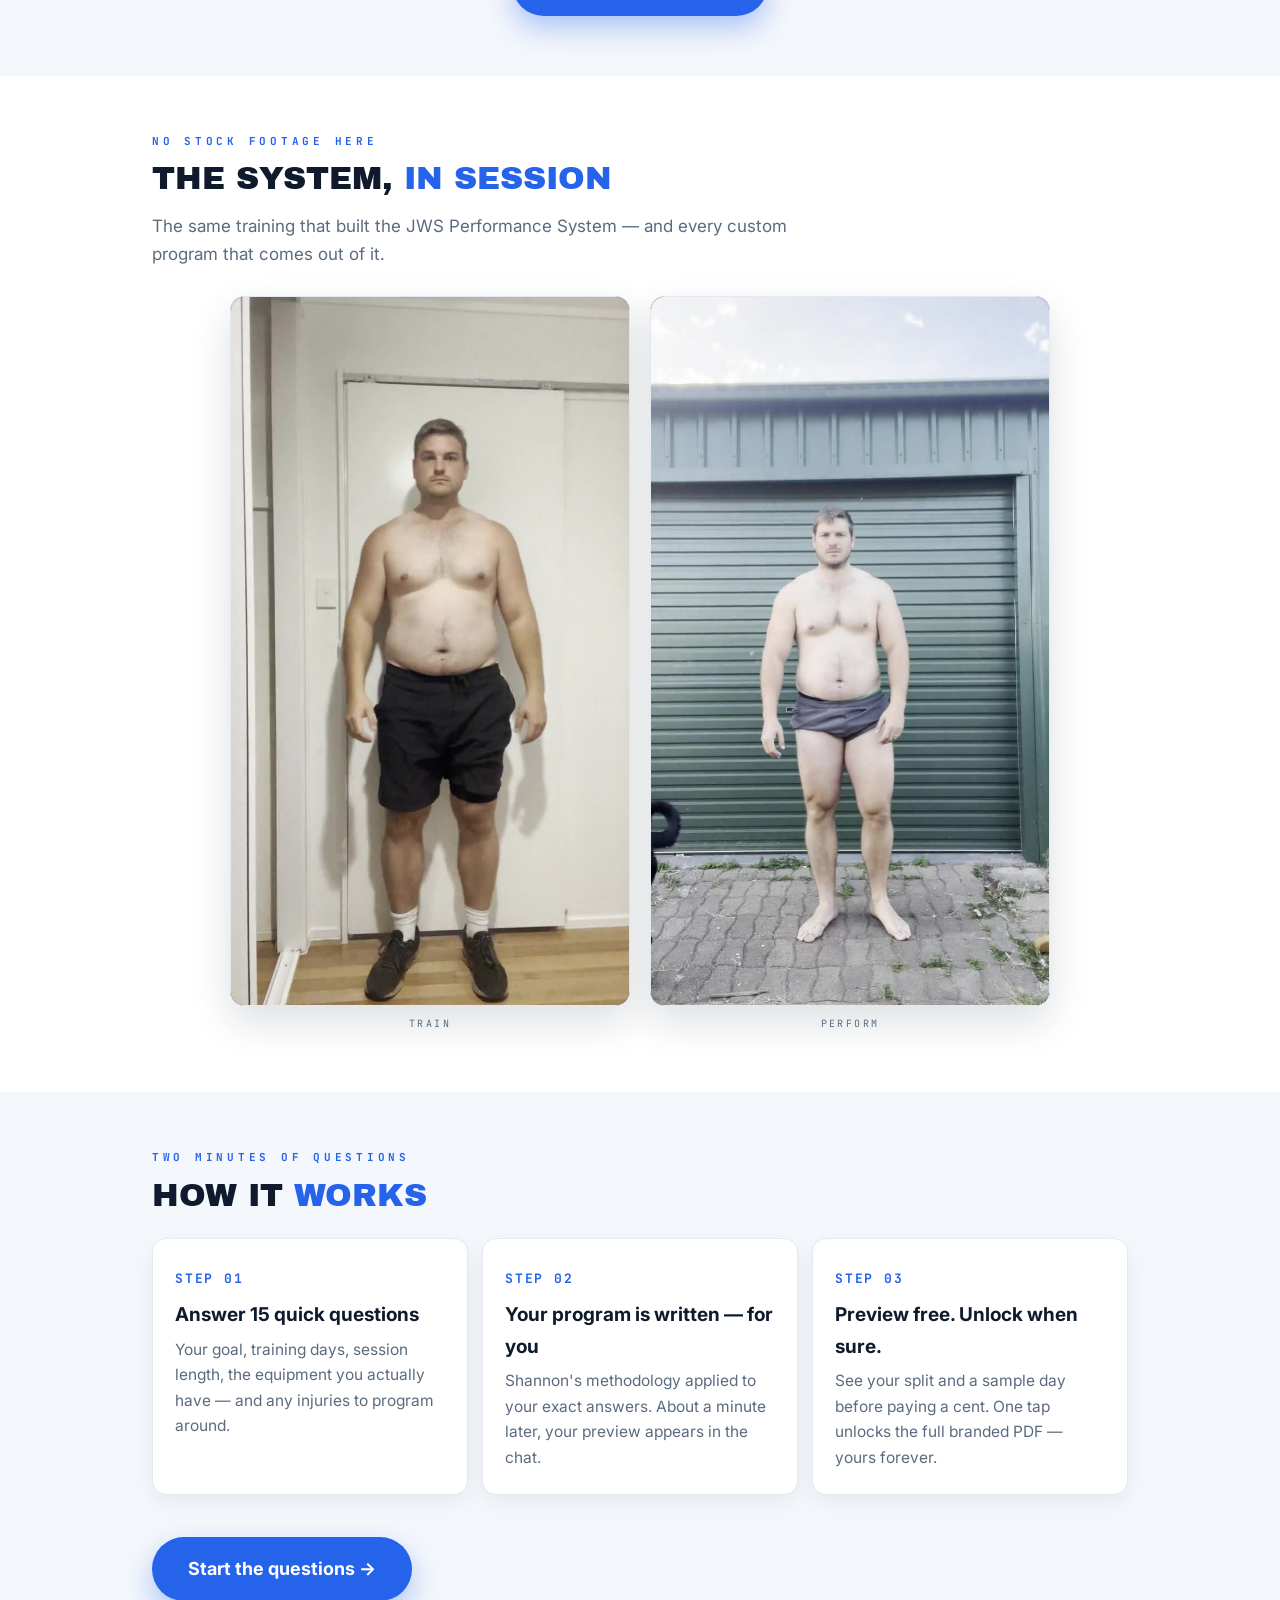
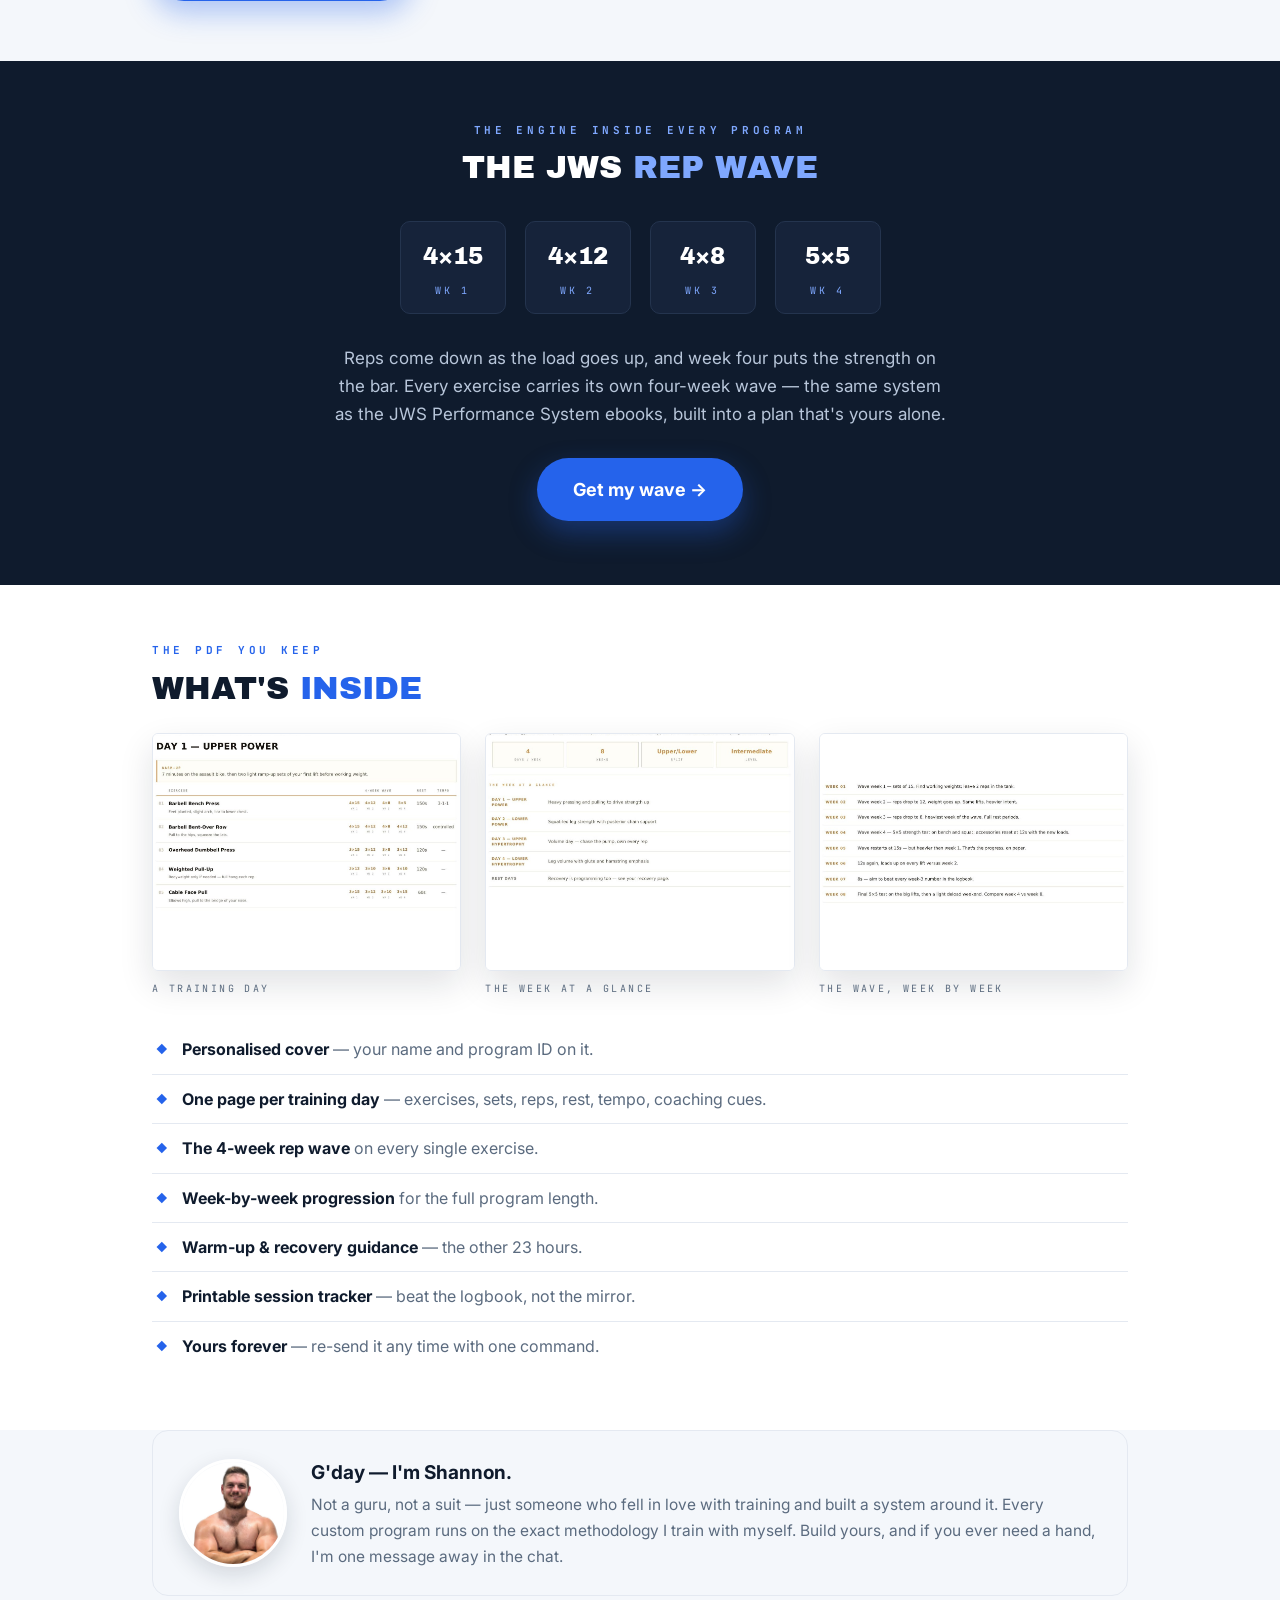
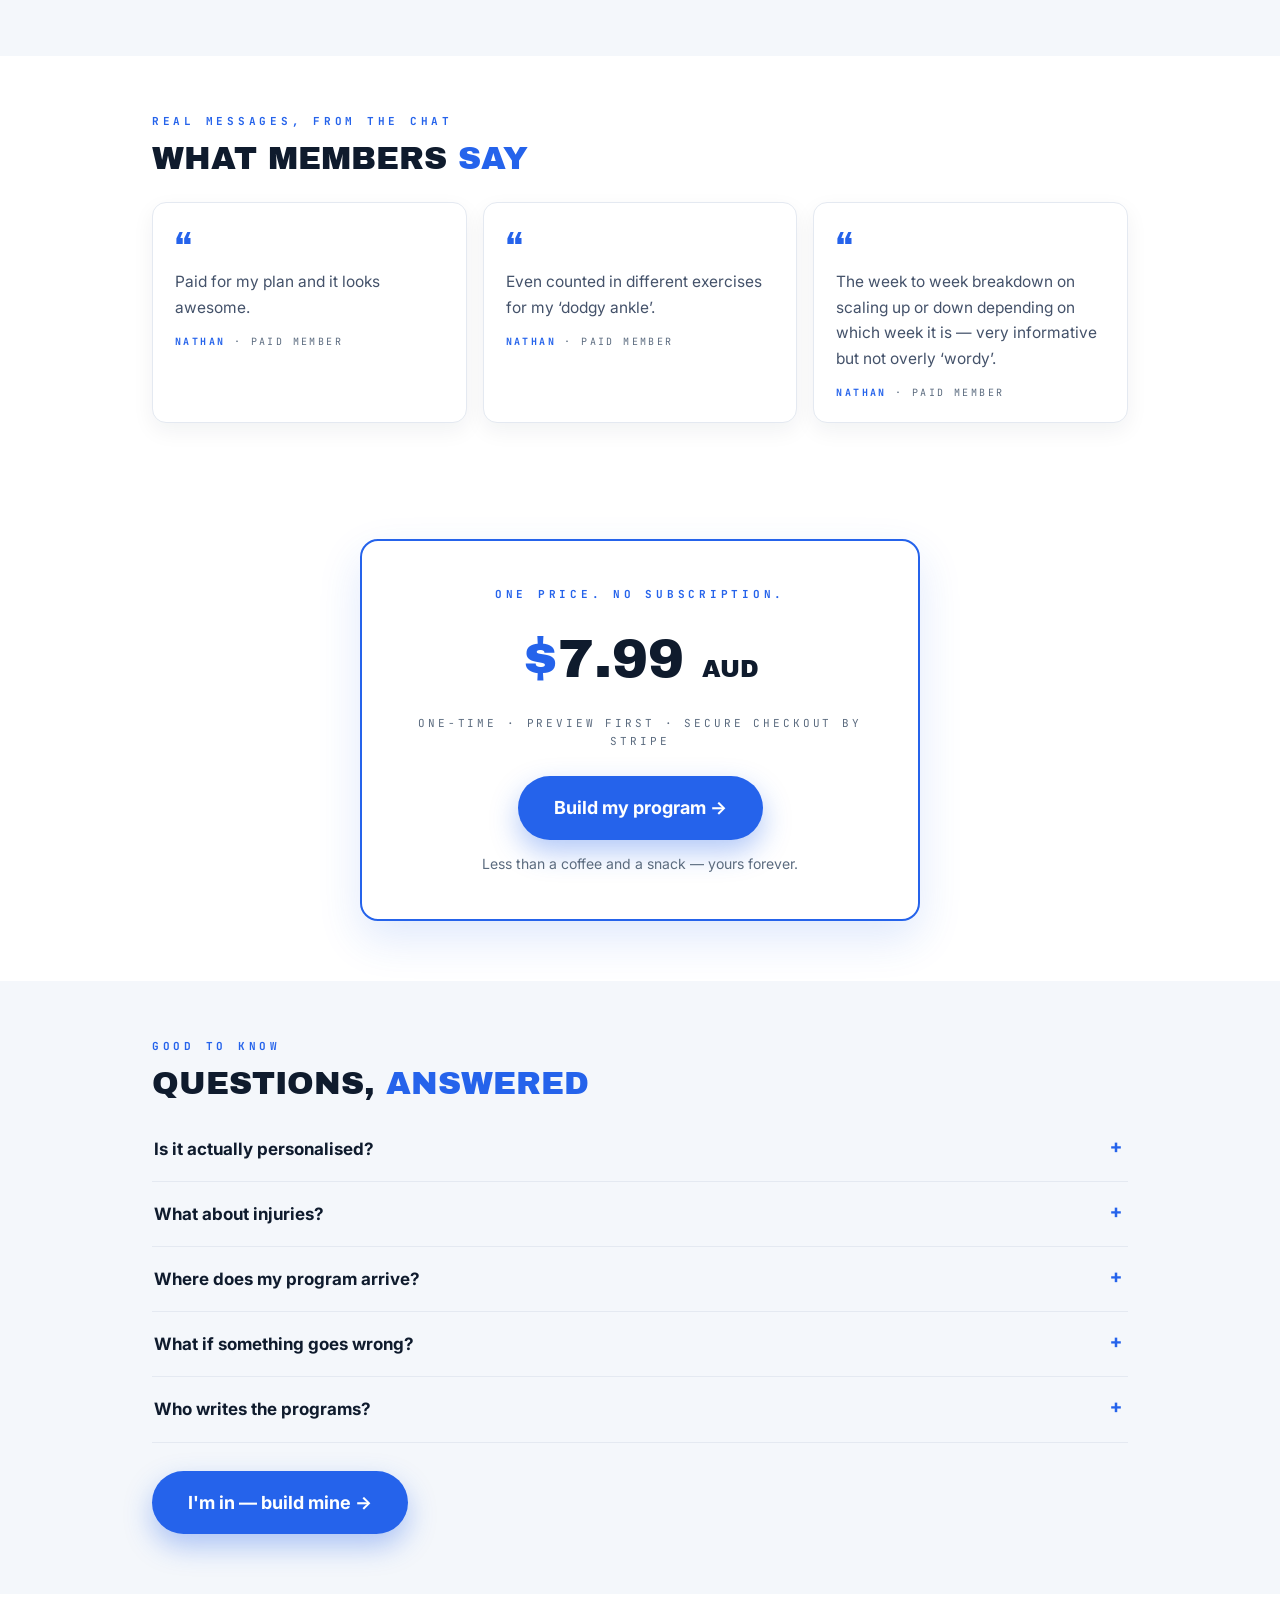
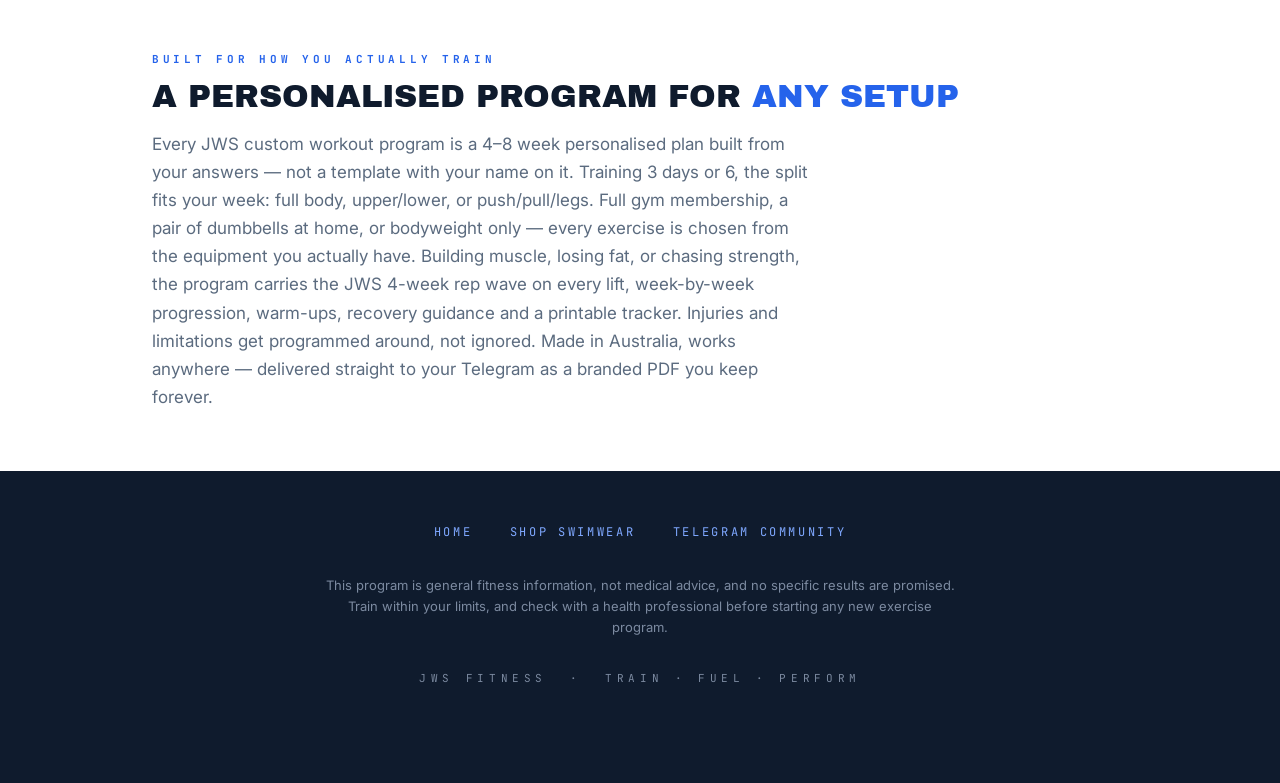
==== commit d30c9f8f: "Add files via upload" ====
--- a/index.html
+++ b/index.html
@@ -242,6 +242,20 @@
     margin-bottom: 4px; }
   .about-flex p { color: #5B6B7F; font-size: 15.5px; }
 
+  /* ── What members say ── */
+  .qrow { display: flex; margin-top: 26px; }
+  .qcard { flex: 1 1 0; background: #FFFFFF; border: 1px solid #E4E9F1;
+    border-radius: 14px; padding: 24px 22px 20px; margin-right: 16px;
+    box-shadow: 0 8px 22px rgba(15,27,45,0.06); position: relative; }
+  .qcard:last-child { margin-right: 0; }
+  .qmark { font-family: 'Archivo Black', sans-serif; font-size: 34px;
+    color: #2563EB; line-height: 1; display: block; margin-bottom: 8px; }
+  .qcard p { color: #44526A; font-size: 15.5px; }
+  .qwho { margin-top: 14px; font-family: 'JetBrains Mono', monospace;
+    font-size: 10px; letter-spacing: 0.24em; text-transform: uppercase;
+    color: #5B6B7F; }
+  .qwho b { color: #2563EB; }
+
   /* ── Price ── */
   .pricecard { background: #FFFFFF; border: 2px solid #2563EB;
     border-radius: 18px; text-align: center; padding: 44px 26px;
@@ -347,6 +361,8 @@
     .topbar .chip { display: none; }
     .cards { display: block; }
     .card { margin: 0 0 14px; }
+    .qrow { display: block; }
+    .qcard { margin: 0 0 14px; }
     .wchip { width: 86px; margin: 5px 4px; }
     .wchip-v { font-size: 19px; }
     .vidrow { display: block; }
@@ -565,6 +581,30 @@
         and built a system around it. Every custom program runs on the exact
         methodology I train with myself. Build yours, and if you ever need a
         hand, I'm one message away in the chat.</p>
+      </div>
+    </div>
+  </div>
+</section>
+
+<!-- ══ WHAT MEMBERS SAY (real messages, shared with permission) ══
+     To add more: copy a qcard block, swap the text + first name.
+     Real quotes from real members only. ══ -->
+<section>
+  <div class="wrap">
+    <div class="kicker">Real messages, from the chat</div>
+    <h2>What members <span class="blue">say</span></h2>
+    <div class="qrow">
+      <div class="qcard rv"><span class="qmark">&ldquo;</span>
+        <p>Paid for my plan and it looks awesome.</p>
+        <div class="qwho"><b>Nathan</b> &middot; paid member</div>
+      </div>
+      <div class="qcard rv"><span class="qmark">&ldquo;</span>
+        <p>Even counted in different exercises for my &lsquo;dodgy ankle&rsquo;.</p>
+        <div class="qwho"><b>Nathan</b> &middot; paid member</div>
+      </div>
+      <div class="qcard rv"><span class="qmark">&ldquo;</span>
+        <p>The week to week breakdown on scaling up or down depending on which week it is &mdash; very informative but not overly &lsquo;wordy&rsquo;.</p>
+        <div class="qwho"><b>Nathan</b> &middot; paid member</div>
       </div>
     </div>
   </div>
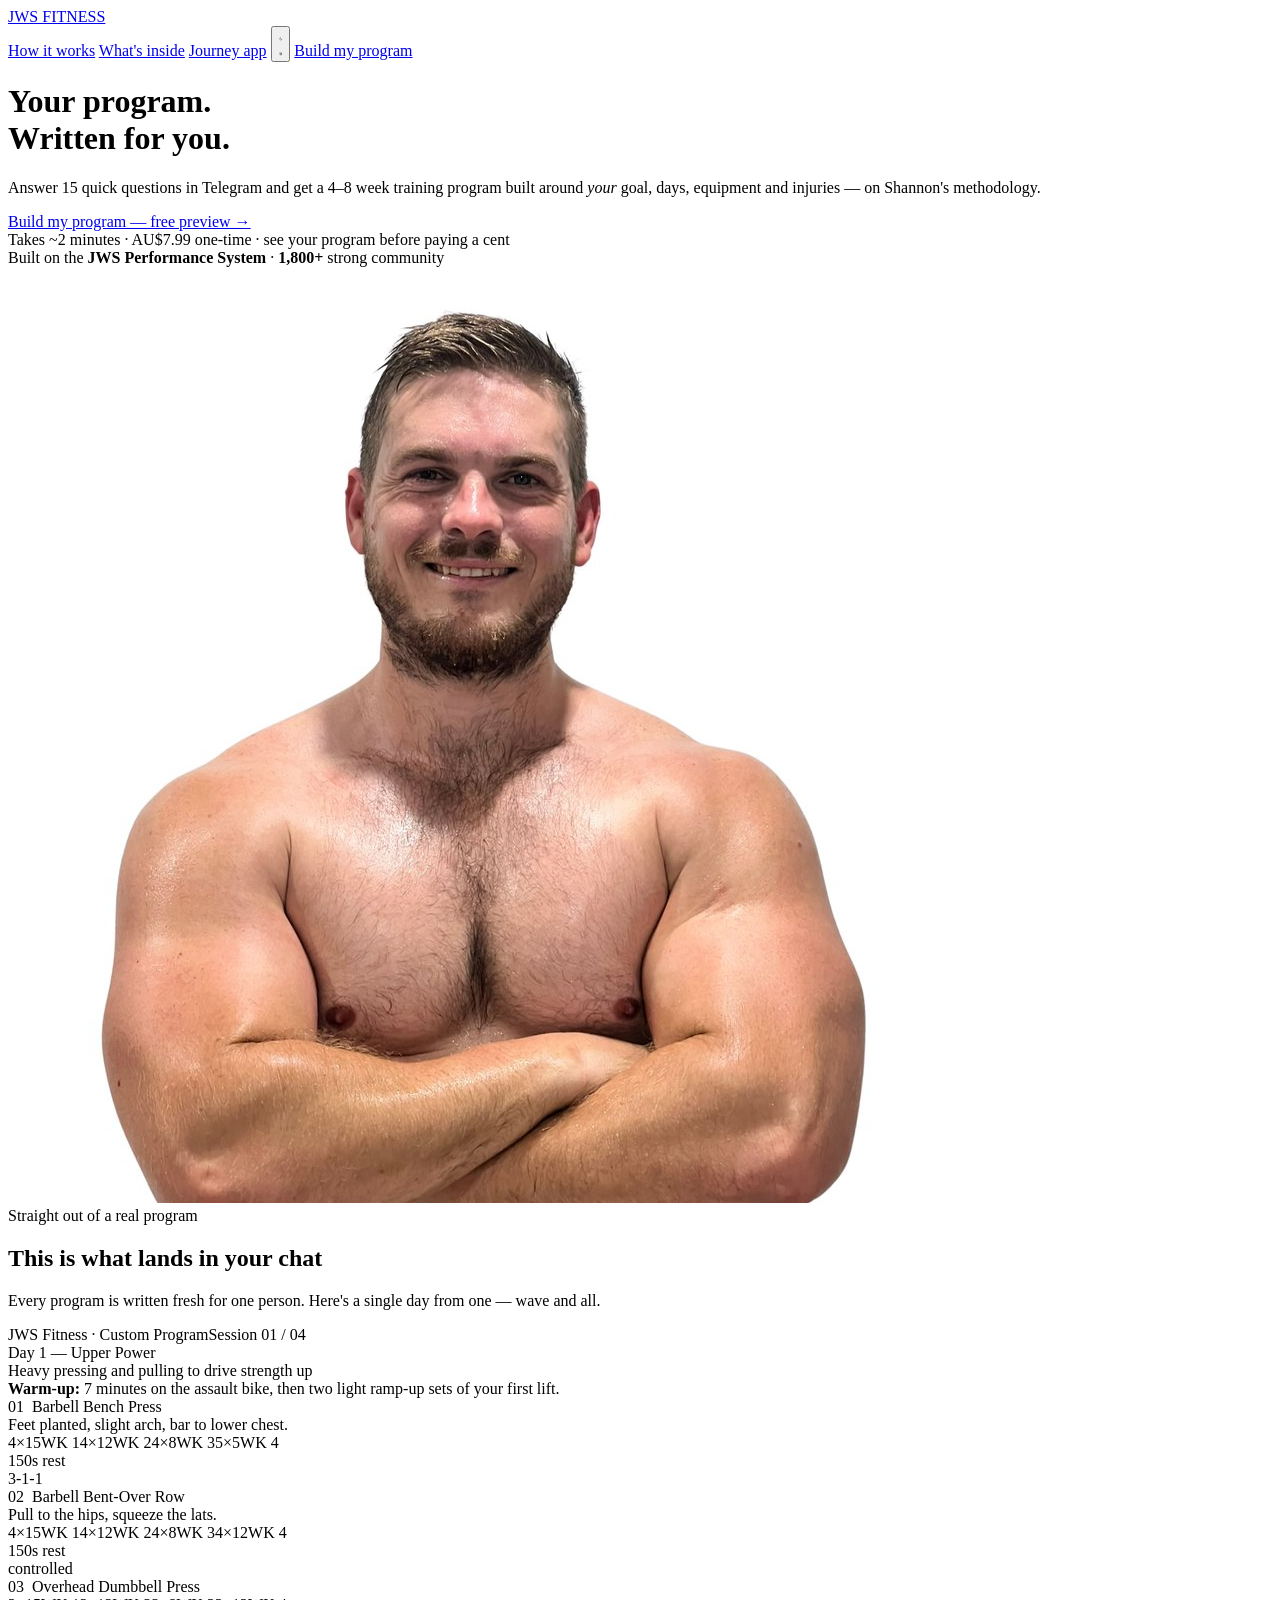
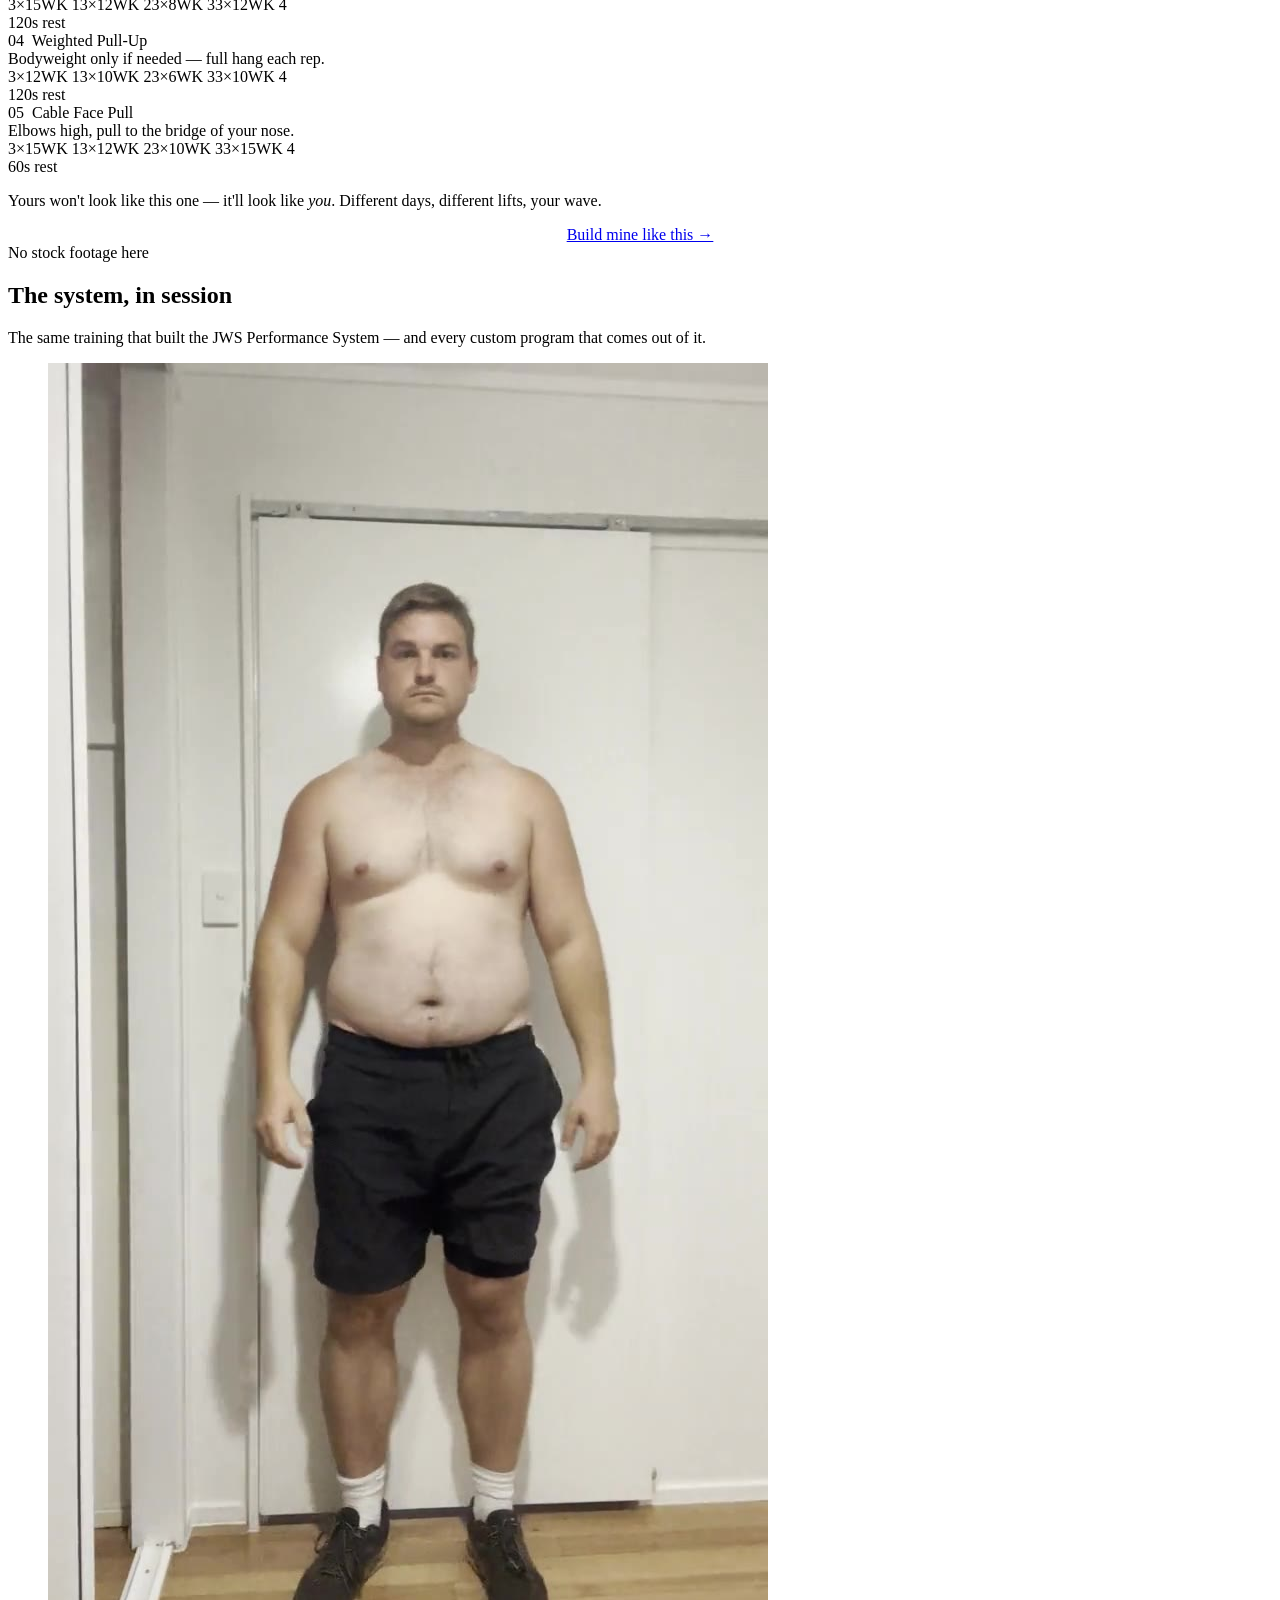
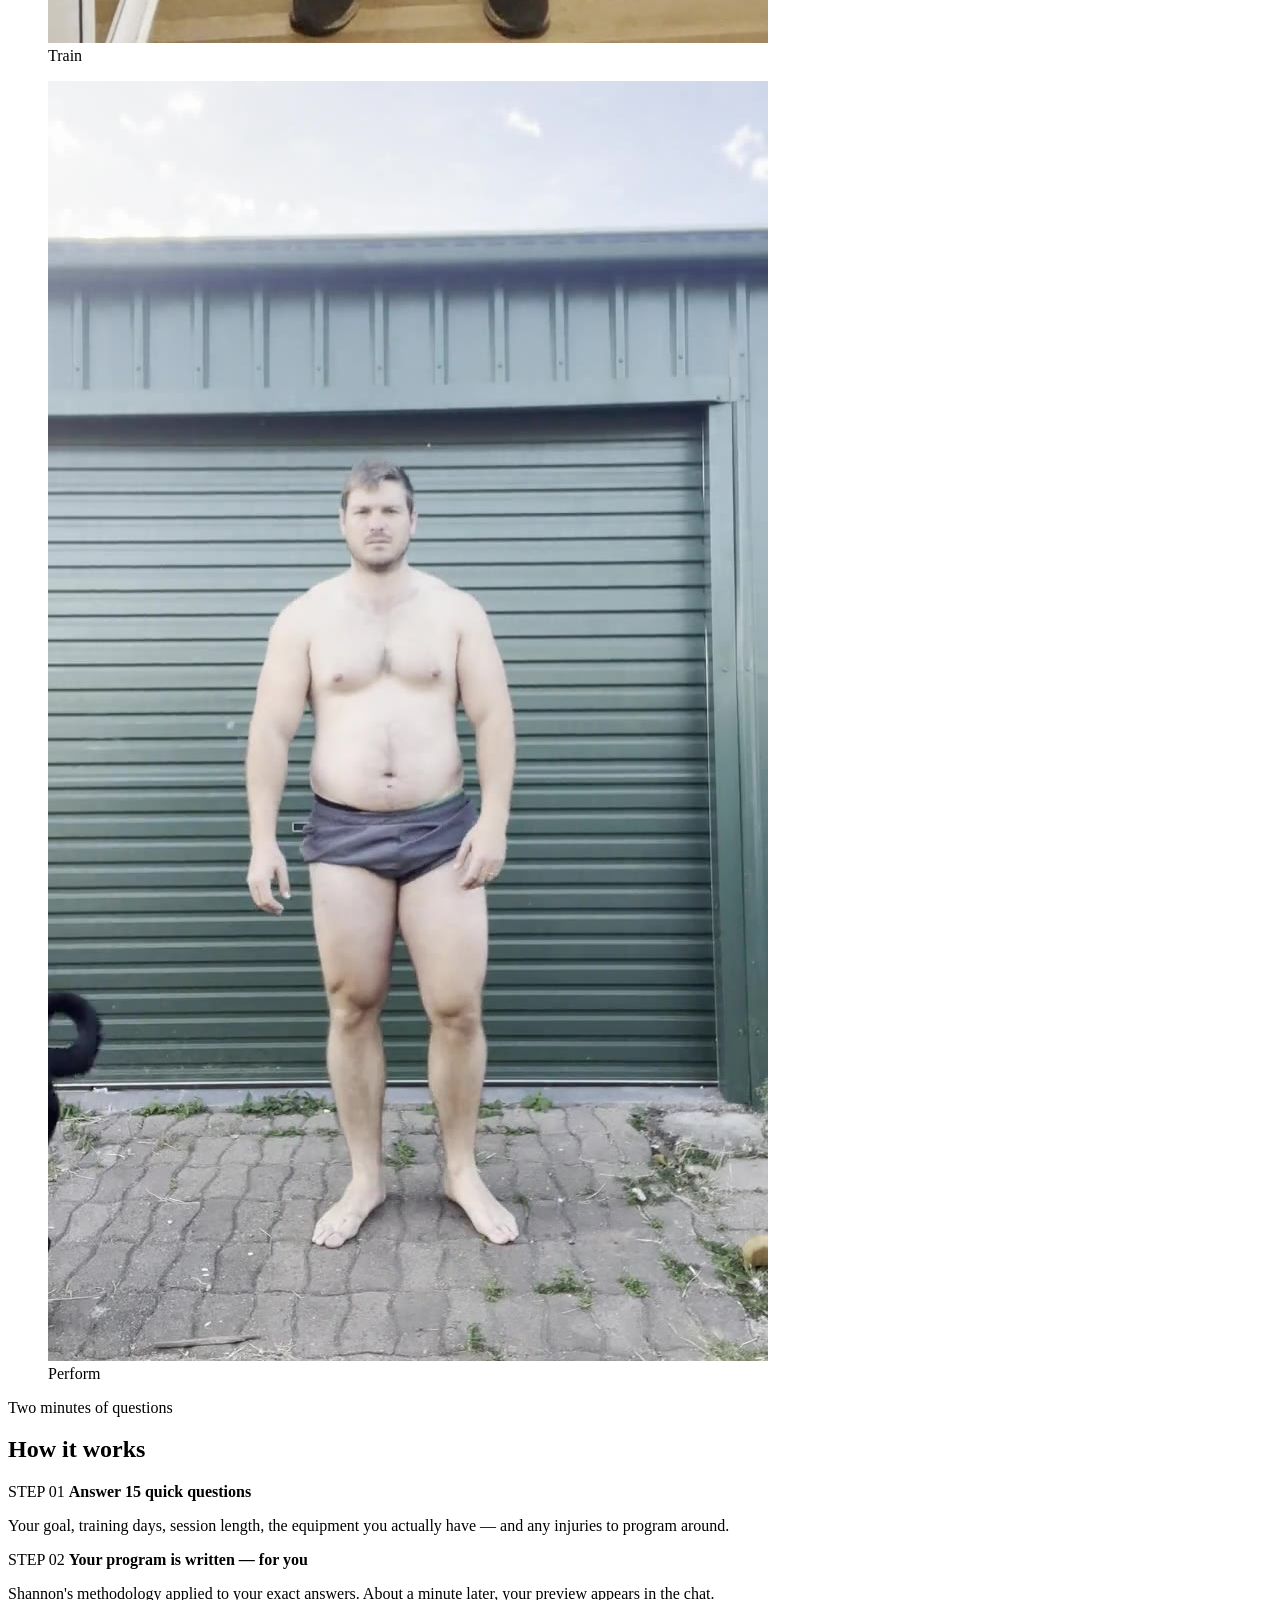
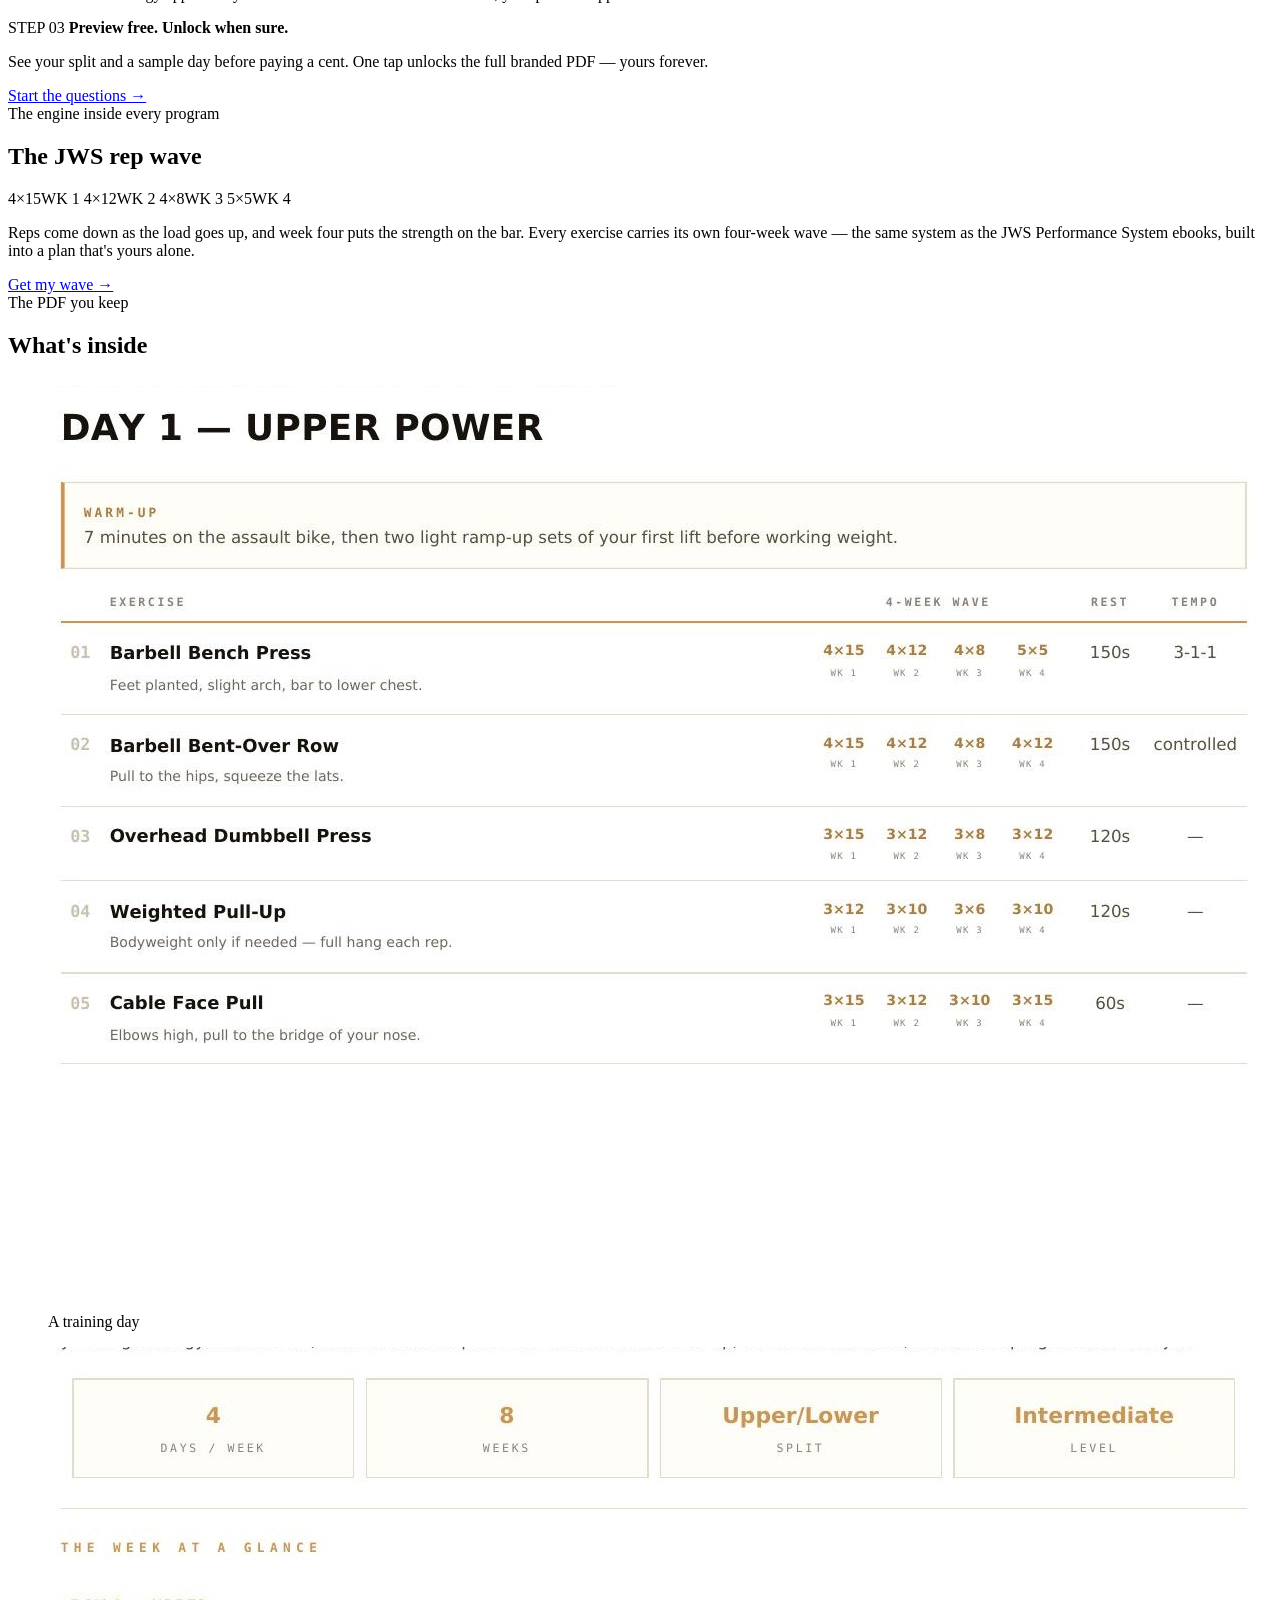
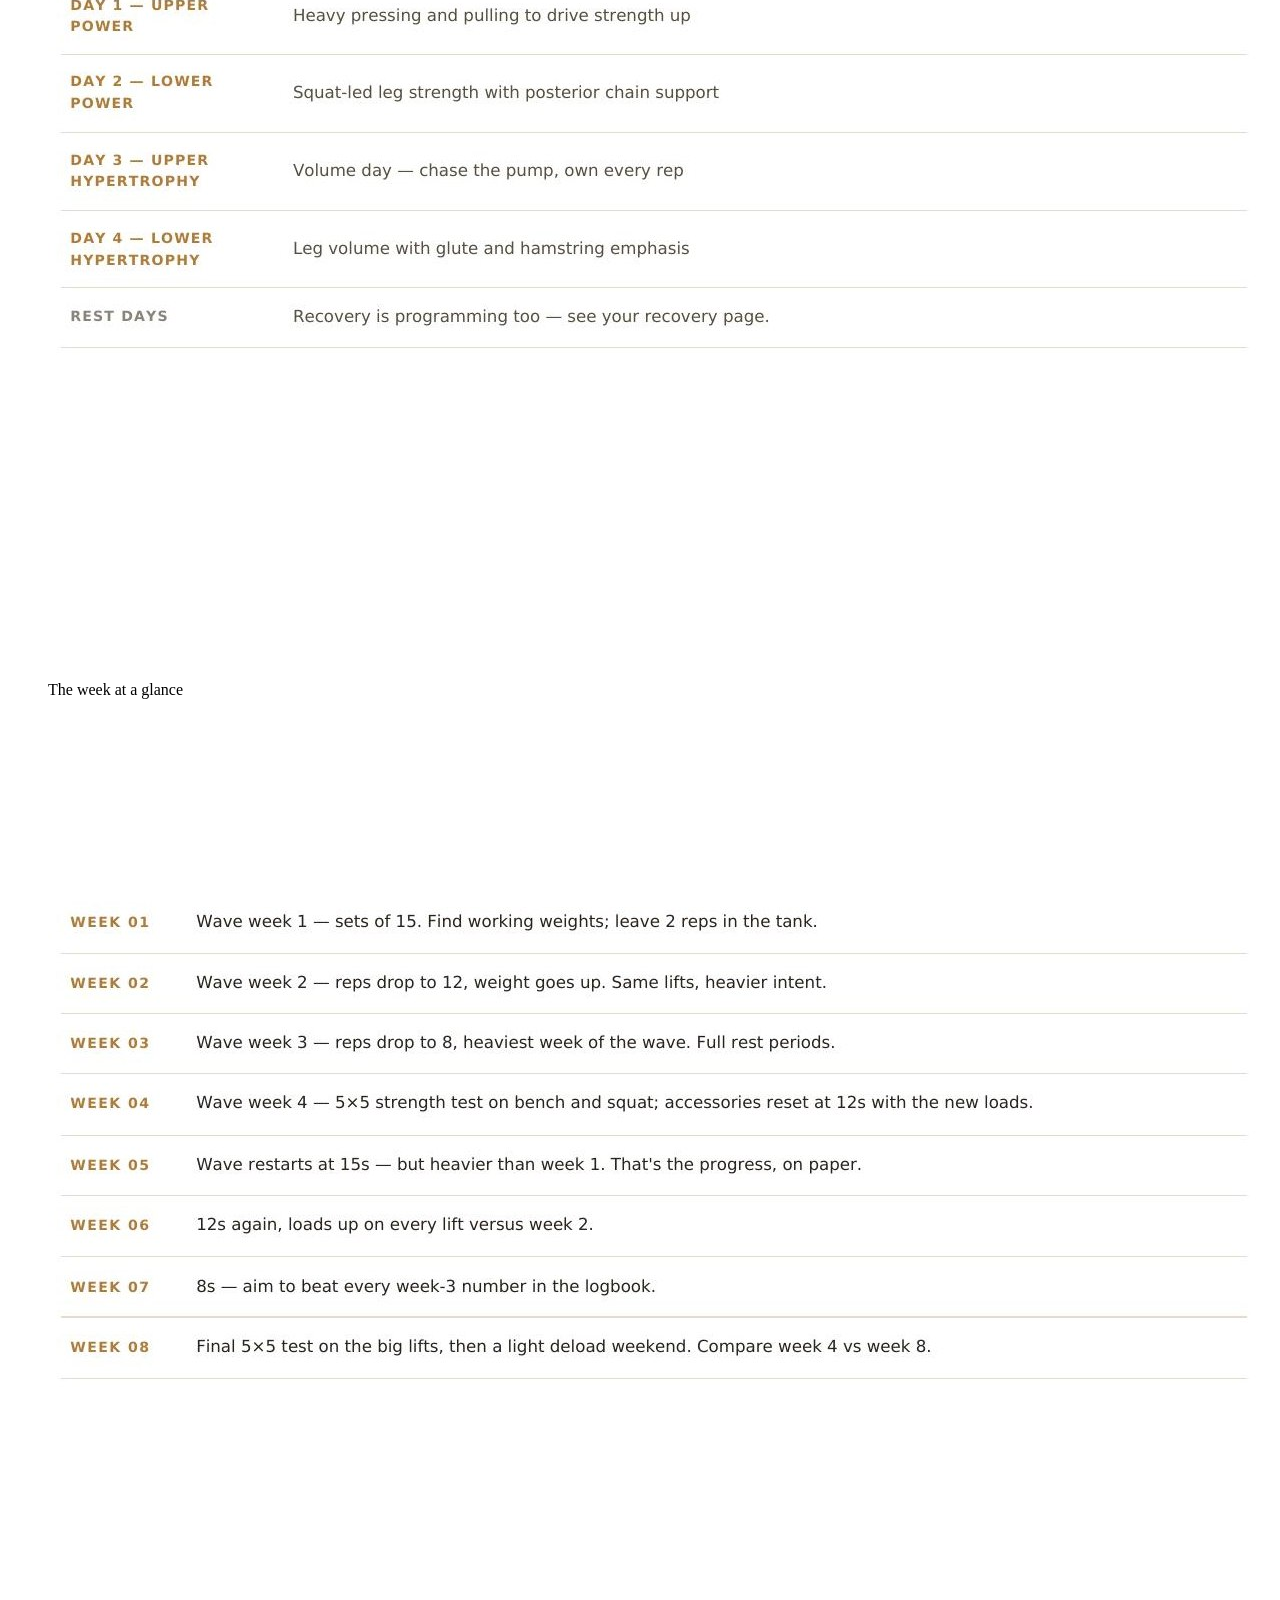
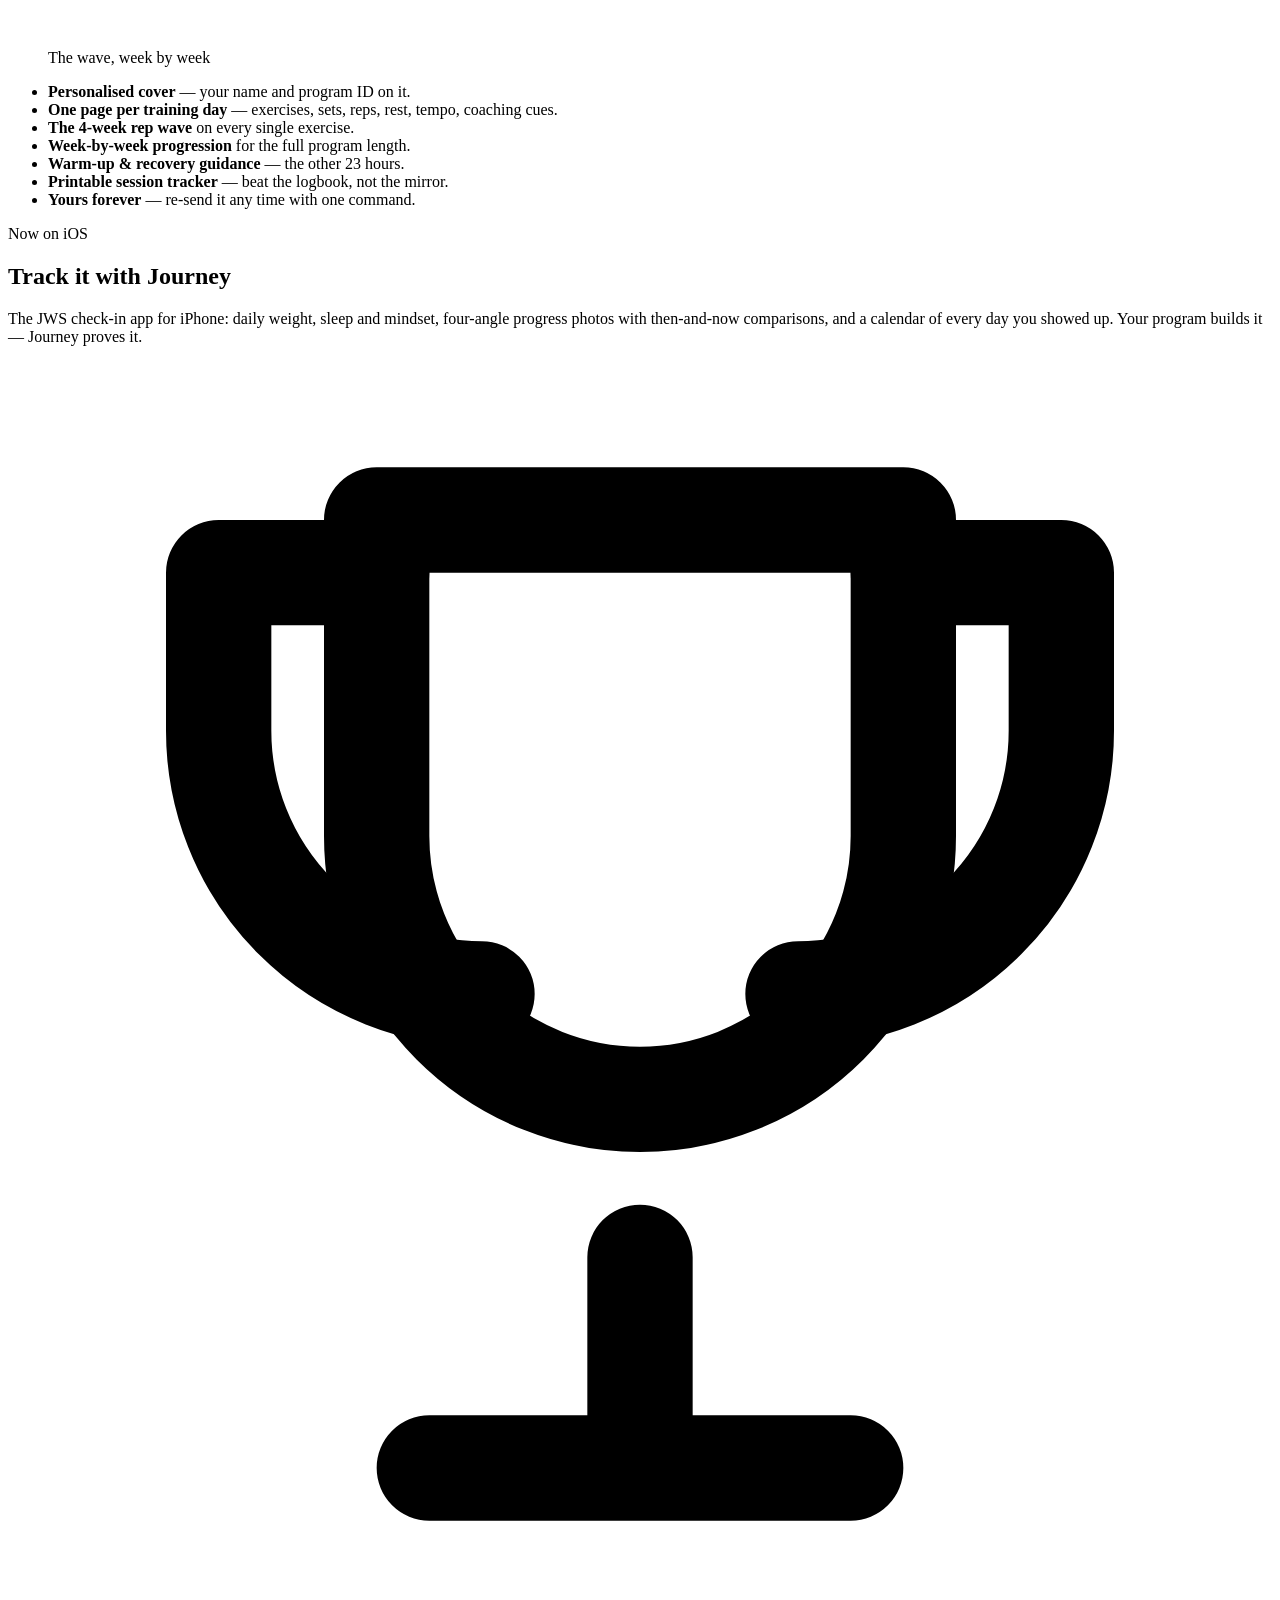
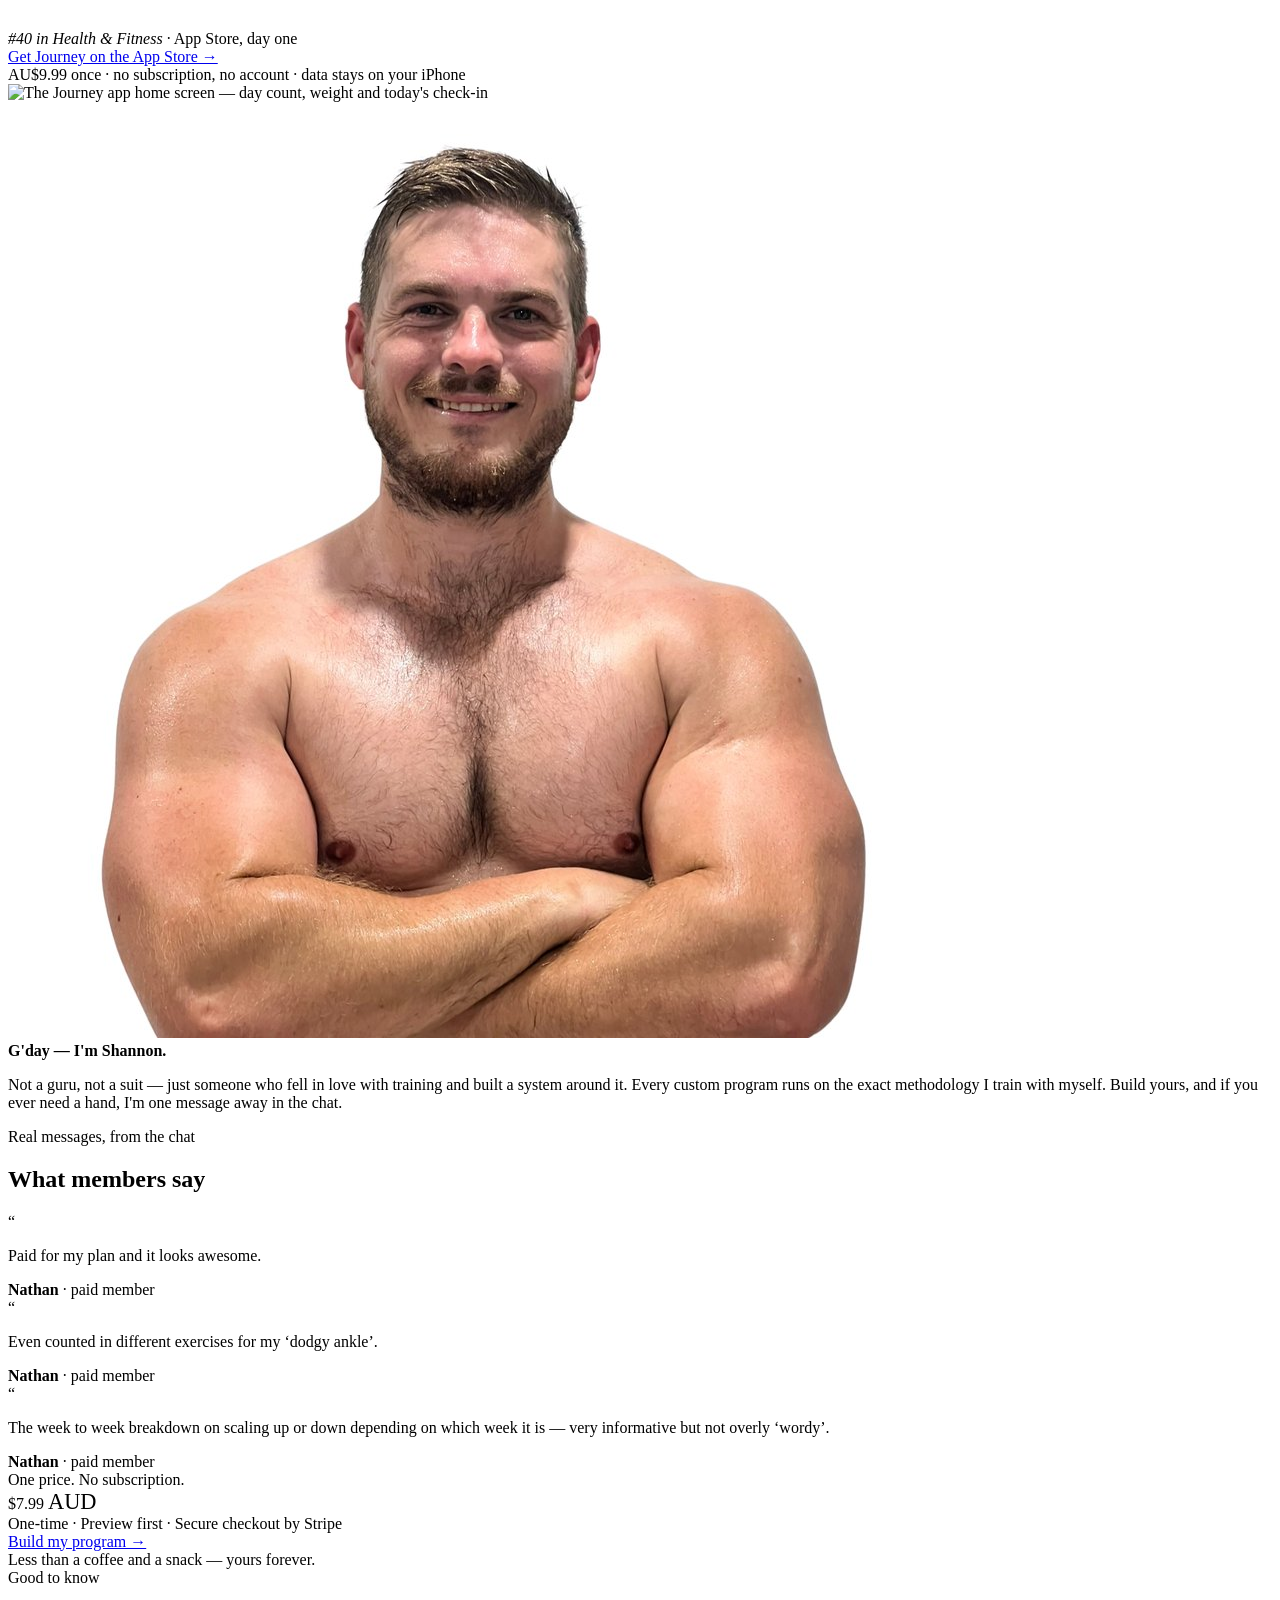
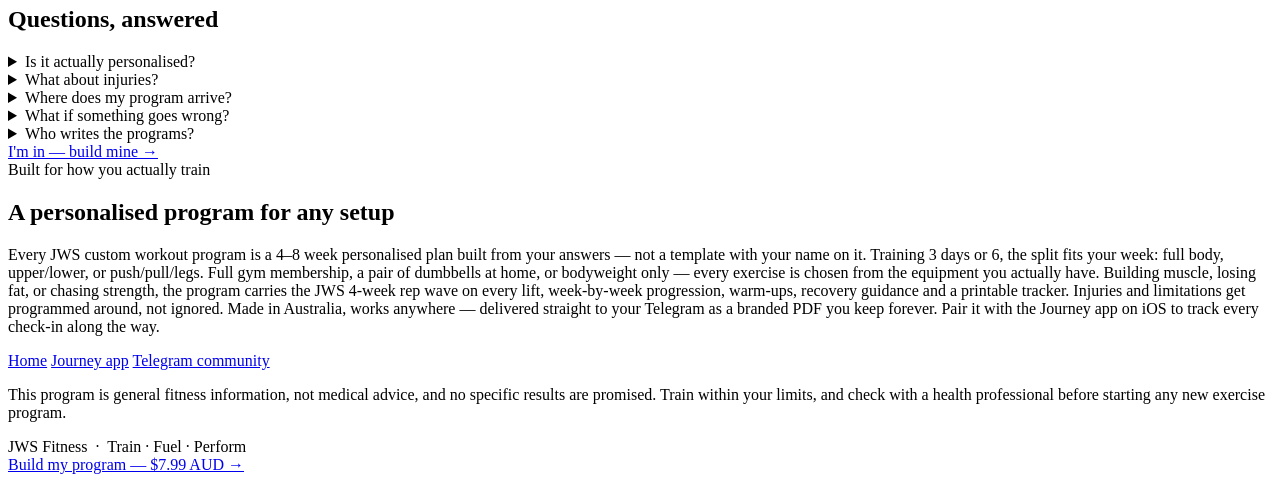
==== commit 52bf7227: "Add files via upload" ====
--- a/index.html
+++ b/index.html
@@ -3,6 +3,7 @@
 <head>
 <meta charset="utf-8">
 <meta name="viewport" content="width=device-width, initial-scale=1">
+<script>try{var t=localStorage.getItem("jw-theme");if(t==="dark"||t==="light"){document.documentElement.dataset.theme=t;}}catch(e){}</script>
 <title>Custom Workout Program — Personalised 4–8 Week Plan | JWS Fitness</title>
 <meta name="description" content="A custom workout program built from your answers — 4–8 week personalised plans for gym or home, injuries programmed around, delivered in Telegram. Free preview, $7.99 AUD to unlock.">
 <link rel="canonical" href="https://jws-program-landing.journeywithshannon.com/">
@@ -14,7 +15,8 @@
 <link rel="icon" href="https://cdn.jsdelivr.net/gh/Parro95/jws-assets/logo.png">
 <link rel="preconnect" href="https://fonts.googleapis.com">
 <link rel="preconnect" href="https://fonts.gstatic.com" crossorigin>
-<link href="https://fonts.googleapis.com/css2?family=Archivo+Black&family=Inter:wght@400;600;700&family=JetBrains+Mono:wght@400;700&display=swap" rel="stylesheet">
+<link href="https://fonts.googleapis.com/css2?family=Figtree:wght@400;600;700;800&family=IBM+Plex+Mono:wght@400;600&display=swap" rel="stylesheet">
+<link rel="stylesheet" href="/css/landing.css">
 <script type="application/ld+json">
 {
   "@context": "https://schema.org",
@@ -63,355 +65,58 @@
     "https://trade.journeywithshannon.com",
     "https://store.journeywithshannon.com",
     "https://app.journeywithshannon.com",
+    "https://apps.apple.com/au/app/journey-body-transformation/id6795424260",
     "https://t.me/vipjws",
     "https://www.facebook.com/Journeywithshannon"
   ]
 }
 </script>
-<style>
-  /* ══ Conversion palette (the top-page formula) ═══════════════════════
-     field #FFFFFF · tint #F4F7FB · ink #0F1B2D · muted #5B6B7F
-     ACTION #2563EB · borders #E4E9F1
-     One palette, every section. Gold appears only inside the PDF
-     screenshots — photos of the product itself.
-     Flex-only CSS: most visits arrive in Telegram's in-app browser.    */
-
-  * { margin: 0; padding: 0; box-sizing: border-box; }
-  html { scroll-behavior: smooth; }
-  body { background: #FFFFFF; color: #0F1B2D;
-    font-family: 'Inter', -apple-system, 'Segoe UI', sans-serif;
-    font-size: 17px; line-height: 1.65; -webkit-font-smoothing: antialiased; }
-
-  .wrap { max-width: 1020px; margin: 0 auto; padding: 0 22px; }
-  a { color: #2563EB; }
-  a:focus-visible { outline: 3px solid #2563EB; outline-offset: 3px; }
-
-  .kicker { font-family: 'JetBrains Mono', monospace; font-size: 11px;
-    letter-spacing: 0.34em; text-transform: uppercase; color: #2563EB;
-    font-weight: 700; margin-bottom: 12px; }
-  h2 { font-family: 'Archivo Black', 'Arial Black', sans-serif;
-    font-size: 32px; line-height: 1.06; text-transform: uppercase;
-    font-weight: 400; margin-bottom: 16px; color: #0F1B2D; }
-  .blue { color: #2563EB; }
-  .lede { color: #5B6B7F; max-width: 660px; }
-  section { padding: 56px 0 60px; }
-  .tint { background: #F4F7FB; }
-
-  .cta { display: inline-block; background: #2563EB; color: #FFFFFF;
-    font-weight: 700; font-size: 18px; padding: 17px 36px;
-    border-radius: 999px; text-decoration: none;
-    box-shadow: 0 12px 28px rgba(37,99,235,0.35); }
-  .cta:hover { background: #1D4ED8; }
-  .cta-note { margin-top: 12px; font-size: 14px; color: #5B6B7F; }
-  .cta-block { margin-top: 28px; }
-
-  /* ── HERO: Shannon front and centre ── */
-  .hero { padding: 20px 0 0; border-bottom: 1px solid #E4E9F1; }
-  .topbar { display: flex; justify-content: space-between; align-items: center;
-    padding: 8px 0 20px; }
-  .topbar .brand { display: flex; align-items: center;
-    text-decoration: none; }
-  .topbar img { width: 46px; height: 46px; margin-right: 12px; }
-  .topbar .name { font-family: 'JetBrains Mono', monospace; font-size: 12px;
-    letter-spacing: 0.3em; font-weight: 700; color: #0F1B2D; }
-  .chip { font-family: 'JetBrains Mono', monospace; font-size: 11px;
-    letter-spacing: 0.1em; background: #0F1B2D; color: #F2F6FF;
-    padding: 8px 14px; border-radius: 999px; white-space: nowrap; }
-  .chip b { color: #7FA8FF; }
-
-  .hero-flex { display: flex; align-items: center; }
-  .hero-copy { flex: 1 1 56%; padding: 26px 36px 54px 0; }
-  h1 { font-family: 'Archivo Black', 'Arial Black', sans-serif;
-    font-size: 54px; line-height: 1.0; text-transform: uppercase;
-    font-weight: 400; color: #0F1B2D; }
-  h1 .l2 { color: #2563EB; display: block; }
-  .hero-sub { margin: 18px 0 6px; font-size: 18px; color: #5B6B7F;
-    max-width: 470px; }
-  .proof { margin-top: 18px; font-family: 'JetBrains Mono', monospace;
-    font-size: 11px; letter-spacing: 0.12em; color: #5B6B7F;
-    text-transform: uppercase; }
-  .proof b { color: #2563EB; }
-  .hero-me { flex: 1 1 44%; text-align: center; position: relative; }
-  .hero-me:after { content: ""; position: absolute; left: 0; right: 0;
-    bottom: 0; height: 64px;
-    background: -webkit-linear-gradient(top, rgba(255,255,255,0), #FFFFFF);
-    background: linear-gradient(to bottom, rgba(255,255,255,0), #FFFFFF); }
-  .hero-me img { width: 92%; max-width: 400px; height: auto; display: block;
-    margin: 0 auto; }
-
-  /* ── Live program showcase (the product = gold) ── */
-  .showcase-card { background: #FFFFFF; border: 1px solid #E4E9F1;
-    border-radius: 14px; padding: 26px 26px 10px;
-    box-shadow: 0 22px 54px rgba(15,27,45,0.10); margin-top: 30px; }
-  .pgband { display: flex; justify-content: space-between; align-items: baseline;
-    border-top: 2px solid #2563EB; padding-top: 10px; margin-bottom: 18px;
-    font-family: 'JetBrains Mono', monospace; font-size: 10px;
-    letter-spacing: 0.28em; text-transform: uppercase; color: #2563EB; }
-  .pgband .r { color: #5B6B7F; }
-  .pgday { font-family: 'Archivo Black', sans-serif; font-size: 24px;
-    text-transform: uppercase; color: #0F1B2D; margin-bottom: 4px; }
-  .pgfocus { font-family: 'JetBrains Mono', monospace; font-size: 10.5px;
-    letter-spacing: 0.3em; text-transform: uppercase; color: #2563EB;
-    margin-bottom: 16px; }
-  .pgwarm { background: #EFF4FF; border-left: 3px solid #2563EB;
-    padding: 10px 14px; font-size: 14.5px; color: #44526A; margin-bottom: 8px; }
-  .exrow { display: flex; align-items: center; padding: 14px 0;
-    border-bottom: 1px solid #E4E9F1; }
-  .exrow:last-child { border-bottom: none; }
-  .exmain { flex: 1 1 46%; padding-right: 14px; }
-  .exname { font-weight: 700; font-size: 16.5px; color: #0F1B2D; }
-  .excue { font-size: 13px; color: #8A97A8; margin-top: 2px; }
-  .exwave { flex: 0 0 auto; white-space: nowrap; }
-  .pchip { display: inline-block; width: 52px; text-align: center;
-    margin-left: 4px; }
-  .pchip-v { display: block; font-weight: 700; font-size: 13.5px;
-    color: #2563EB; }
-  .pchip-k { display: block; font-family: 'JetBrains Mono', monospace;
-    font-size: 8px; letter-spacing: 0.14em; color: #9AA8BA; margin-top: 1px; }
-  .exmeta { flex: 0 0 84px; text-align: right; font-family: 'JetBrains Mono',
-    monospace; font-size: 10.5px; color: #8A97A8; line-height: 1.7; }
-  .showcase-cap { text-align: center; margin-top: 18px; font-size: 14px;
-    color: #5B6B7F; }
-
-  /* ── Training videos ── */
-  .vidrow { display: flex; justify-content: center; margin-top: 28px; }
-  .vid { flex: 0 1 400px; margin-right: 20px; }
-  .vid:last-child { margin-right: 0; }
-  .vid video { width: 100%; height: auto; display: block; border-radius: 14px;
-    border: 1px solid #E4E9F1; background: #0F1B2D;
-    box-shadow: 0 16px 38px rgba(15,27,45,0.14); }
-  .vid figcaption { margin-top: 10px; font-family: 'JetBrains Mono', monospace;
-    font-size: 10px; letter-spacing: 0.24em; text-transform: uppercase;
-    color: #5B6B7F; text-align: center; }
-
-  /* ── Steps ── */
-  .cards { display: flex; flex-wrap: wrap; margin-top: 26px; }
-  .card { flex: 1 1 260px; background: #FFFFFF; border: 1px solid #E4E9F1;
-    border-radius: 14px; padding: 24px 22px; margin: 0 14px 14px 0;
-    box-shadow: 0 8px 22px rgba(15,27,45,0.06); }
-  .card:last-child { margin-right: 0; }
-  .card .num { font-family: 'JetBrains Mono', monospace; font-weight: 700;
-    color: #2563EB; font-size: 13px; letter-spacing: 0.14em; }
-  .card b { display: block; font-size: 19px; color: #0F1B2D; margin: 8px 0 6px; }
-  .card p { color: #5B6B7F; font-size: 15.5px; }
-
-  /* ── Wave: the product's black-gold moment ── */
-  .waveband { background: #0F1B2D; text-align: center; padding: 60px 0 64px; }
-  .waveband h2 { color: #FFFFFF; }
-  .waveband .gold { color: #7FA8FF; }
-  .chips { margin: 30px 0 24px; }
-  .wchip { display: inline-block; width: 106px; margin: 6px 7px;
-    padding: 16px 0 13px; border: 1px solid #24344E; background: #16233A;
-    border-radius: 10px; }
-  .wchip-v { display: block; font-family: 'Archivo Black', sans-serif;
-    font-size: 23px; color: #FFFFFF; }
-  .wchip-k { display: block; margin-top: 7px; font-family: 'JetBrains Mono',
-    monospace; font-size: 10px; letter-spacing: 0.28em; color: #7FA8FF; }
-  .waveband p { color: #B8C6DA; max-width: 620px; margin: 0 auto; }
-  .waveband .cta { margin-top: 30px; }
-
-  /* ── What's inside ── */
-  .inside-flex { display: block; margin-top: 28px; }
-  .shots { margin-bottom: 28px; }
-  .shotrow { display: flex; }
-  .shot { flex: 1 1 0; margin-right: 2.5%; }
-  .shot:last-child { margin-right: 0; }
-  .shot img { width: 100%; height: auto; display: block;
-    border: 1px solid #E4E9F1; border-radius: 6px;
-    box-shadow: 0 14px 34px rgba(15,27,45,0.12); }
-  .shot figcaption { font-family: 'JetBrains Mono', monospace; font-size: 10px;
-    letter-spacing: 0.24em; text-transform: uppercase; color: #5B6B7F;
-    margin-top: 10px; }
-  .inside-list { flex: 1 1 300px; min-width: 280px; }
-  .inside-list li { list-style: none; padding: 11px 0 11px 30px;
-    border-bottom: 1px solid #E4E9F1; color: #5B6B7F; position: relative;
-    font-size: 16px; }
-  .inside-list li:before { content: "◆"; position: absolute; left: 4px;
-    color: #2563EB; font-size: 11px; top: 15px; }
-  .inside-list li:last-child { border-bottom: none; }
-  .inside-list b { color: #0F1B2D; }
-
-  /* ── About strip ── */
-  .about-flex { display: flex; align-items: center; background: #F4F7FB;
-    border: 1px solid #E4E9F1; border-radius: 16px; padding: 26px; }
-  .about-flex img { width: 108px; height: 108px; border-radius: 50%;
-    object-fit: cover; object-position: 50% 12%; margin-right: 24px;
-    flex: 0 0 auto; border: 3px solid #FFFFFF;
-    box-shadow: 0 8px 22px rgba(15,27,45,0.14); }
-  .about-flex b { font-size: 19px; color: #0F1B2D; display: block;
-    margin-bottom: 4px; }
-  .about-flex p { color: #5B6B7F; font-size: 15.5px; }
-
-  /* ── What members say ── */
-  .qrow { display: flex; margin-top: 26px; }
-  .qcard { flex: 1 1 0; background: #FFFFFF; border: 1px solid #E4E9F1;
-    border-radius: 14px; padding: 24px 22px 20px; margin-right: 16px;
-    box-shadow: 0 8px 22px rgba(15,27,45,0.06); position: relative; }
-  .qcard:last-child { margin-right: 0; }
-  .qmark { font-family: 'Archivo Black', sans-serif; font-size: 34px;
-    color: #2563EB; line-height: 1; display: block; margin-bottom: 8px; }
-  .qcard p { color: #44526A; font-size: 15.5px; }
-  .qwho { margin-top: 14px; font-family: 'JetBrains Mono', monospace;
-    font-size: 10px; letter-spacing: 0.24em; text-transform: uppercase;
-    color: #5B6B7F; }
-  .qwho b { color: #2563EB; }
-
-  /* ── Price ── */
-  .pricecard { background: #FFFFFF; border: 2px solid #2563EB;
-    border-radius: 18px; text-align: center; padding: 44px 26px;
-    max-width: 560px; margin: 0 auto;
-    box-shadow: 0 18px 44px rgba(37,99,235,0.14); }
-  .price { font-family: 'Archivo Black', sans-serif; font-size: 54px;
-    color: #0F1B2D; }
-  .price .cur { color: #2563EB; }
-  .price-sub { font-family: 'JetBrains Mono', monospace; font-size: 11px;
-    letter-spacing: 0.26em; text-transform: uppercase; color: #5B6B7F;
-    margin: 10px 0 26px; }
-
-  /* ── FAQ ── */
-  details { border-bottom: 1px solid #E4E9F1; }
-  summary { cursor: pointer; padding: 18px 34px 18px 2px; font-weight: 700;
-    font-size: 17px; color: #0F1B2D; list-style: none; position: relative; }
-  summary::-webkit-details-marker { display: none; }
-  summary:after { content: "+"; position: absolute; right: 6px; top: 14px;
-    color: #2563EB; font-family: 'JetBrains Mono', monospace; font-size: 20px; }
-  details[open] summary:after { content: "–"; }
-  details p { padding: 0 2px 20px; color: #5B6B7F; font-size: 16px; }
-
-  footer { background: #0F1B2D; padding: 46px 0 96px; }
-  .foot-links { text-align: center; font-family: 'JetBrains Mono', monospace;
-    font-size: 12px; letter-spacing: 0.22em; text-transform: uppercase; }
-  .foot-links a { color: #7FA8FF; text-decoration: none; margin: 0 14px;
-    display: inline-block; padding: 6px 0; }
-  .disclaimer { text-align: center; color: #7C8AA0; font-size: 13px;
-    max-width: 640px; margin: 26px auto 0; }
-  .foot-brand { text-align: center; font-family: 'JetBrains Mono', monospace;
-    font-size: 11px; letter-spacing: 0.42em; color: #7C8AA0; margin-top: 30px;
-    text-transform: uppercase; }
-
-  .sticky-cta { position: fixed; left: 0; right: 0; bottom: 0; z-index: 50;
-    background: rgba(15,27,45,0.96); padding: 10px 14px; text-align: center;
-    display: none; }
-  .sticky-cta a { display: block; background: #2563EB; color: #FFFFFF;
-    font-weight: 700; font-size: 16px; padding: 14px 10px;
-    border-radius: 999px; text-decoration: none; }
-  .sticky-on .sticky-cta { display: block; }
-
-
-  /* ── Transformations: horizontal scroll, auto-discovered ── */
-  .tscroll { display: flex; overflow-x: auto;
-    -webkit-overflow-scrolling: touch; scroll-snap-type: x mandatory;
-    padding: 26px 2px 18px; }
-  .tcard { flex: 0 0 auto; width: 300px; margin-right: 18px;
-    scroll-snap-align: start; background: #FFFFFF; border: 1px solid #E4E9F1;
-    border-radius: 14px; overflow: hidden;
-    box-shadow: 0 12px 30px rgba(15,27,45,0.10); }
-  .tcard img { width: 100%; height: auto; display: block; }
-  .tcard .tcap { font-family: 'JetBrains Mono', monospace; font-size: 9.5px;
-    letter-spacing: 0.24em; text-transform: uppercase; color: #5B6B7F;
-    padding: 10px 12px; text-align: center; }
-  .thint { font-size: 13px; color: #5B6B7F; text-align: center;
-    margin-top: 4px; }
-  @media (hover: hover) {
-    .tcard { transition: transform .25s ease; }
-    .tcard:hover { transform: translateY(-4px); }
-  }
-
-  /* ── Gentle CTA pulse (attention beacon, motion-safe) ── */
-  @-webkit-keyframes ctapulse { 0%,100% { -webkit-transform: scale(1); }
-    50% { -webkit-transform: scale(1.035); } }
-  @keyframes ctapulse { 0%,100% { transform: scale(1); }
-    50% { transform: scale(1.035); } }
-  .pulse { -webkit-animation: ctapulse 2.6s ease-in-out infinite;
-    animation: ctapulse 2.6s ease-in-out infinite; }
-  @media (prefers-reduced-motion: reduce) {
-    .pulse { -webkit-animation: none; animation: none; }
-    .tcard { transition: none; }
-  }
-
-  .rv { opacity: 0; -webkit-transform: translateY(16px);
-    transform: translateY(16px);
-    transition: opacity .55s ease, -webkit-transform .55s ease;
-    transition: opacity .55s ease, transform .55s ease; }
-  .rv.in { opacity: 1; -webkit-transform: none; transform: none; }
-  @media (prefers-reduced-motion: reduce) {
-    html { scroll-behavior: auto; }
-    .rv { opacity: 1; -webkit-transform: none; transform: none; transition: none; }
-  }
-
-  @media (max-width: 900px) {
-    h1 { font-size: 46px; }
-    .hero-copy { padding-right: 24px; }
-    .exrow { display: block; padding: 14px 0 12px; }
-    .exmain { padding-right: 0; }
-    .exwave { margin-top: 8px; white-space: normal; }
-    .pchip { margin: 0 8px 0 0; }
-    .exmeta { text-align: left; margin-top: 6px; }
-    .showcase-card { padding: 20px 16px 6px; }
-  }
-
-  @media (max-width: 700px) {
-    h1 { font-size: 38px; }
-    h2 { font-size: 26px; }
-    .price { font-size: 44px; }
-    .hero-flex { display: block; }
-    .hero-copy { padding: 10px 0 6px; }
-    .hero-me { margin-top: 10px; }
-    .hero-me img { width: 74%; }
-    .topbar .chip { display: none; }
-    .cards { display: block; }
-    .card { margin: 0 0 14px; }
-    .qrow { display: block; }
-    .qcard { margin: 0 0 14px; }
-    .wchip { width: 86px; margin: 5px 4px; }
-    .wchip-v { font-size: 19px; }
-    .vidrow { display: block; }
-    .vid { margin: 0 0 18px; }
-    .shotrow { display: block; }
-    .shot { margin: 0 0 20px; }
-    .shots { padding-right: 0; margin-bottom: 26px; }
-    .about-flex { display: block; text-align: center; }
-    .about-flex img { margin: 0 auto 16px; }
-  }
-</style>
 </head>
 <body>
 
-<!-- ══ HERO ══ -->
-<header class="hero">
-  <div class="wrap">
-    <div class="topbar">
-      <a class="brand" href="https://journeywithshannon.com" title="Journey With Shannon — home">
-        <img src="https://cdn.jsdelivr.net/gh/Parro95/jws-assets/logo.png" alt="JWS Fitness" width="46" height="46">
-        <span class="name">JWS&nbsp;FITNESS</span>
-      </a>
-      <span class="chip"><b>$7.99 AUD</b>&nbsp;· one-time · free preview</span>
-    </div>
-
-    <div class="hero-flex">
-      <div class="hero-copy">
-        <h1 class="rv">Your program.<span class="l2">Written for you.</span></h1>
-        <p class="hero-sub rv">Answer 15 quick questions in Telegram and get a
-        4–8 week training program built around <em>your</em> goal, days,
-        equipment and injuries — on Shannon's methodology.</p>
-        <div class="cta-block rv">
-          <a class="cta pulse" data-bot href="#">Build my program — free preview&nbsp;→</a>
-          <div class="cta-note">Takes ~2 minutes · see your program before paying a cent</div>
-        </div>
-        <div class="proof rv">Built on the <b>JWS Performance System</b> · <b>1,800+</b> strong community</div>
-      </div>
-      <div class="hero-me rv">
-        <img src="assets/shannon.jpg" alt="Shannon — JWS Fitness">
-      </div>
-    </div>
-  </div>
-</header>
-
-<!-- ══ LIVE PROGRAM SHOWCASE ══ -->
-<section class="tint">
-  <div class="wrap">
-    <div class="kicker">Straight out of a real program</div>
-    <h2>This is what lands in your <span class="blue">chat</span></h2>
+<!-- ============================ HEADER ============================ -->
+<header><div class="wrap">
+  <a class="brand" href="https://journeywithshannon.com" title="Journey With Shannon — home">
+    <img src="https://cdn.jsdelivr.net/gh/Parro95/jws-assets/logo.png" alt="" onerror="this.style.display='none'"/>
+    <span>JWS&nbsp;FITNESS</span>
+  </a>
+  <nav>
+    <a class="nav-x" href="#how">How it works</a>
+    <a class="nav-x" href="#inside">What's inside</a>
+    <a class="nav-x" href="#app">Journey app</a>
+    <button class="tbtn" type="button" aria-label="Toggle light or dark theme">
+      <svg class="moon" viewBox="0 0 24 24" fill="none" stroke="currentColor" stroke-width="1.8" stroke-linecap="round" stroke-linejoin="round" aria-hidden="true"><path d="M20.4 14.2A8.5 8.5 0 0 1 9.8 3.6a8.5 8.5 0 1 0 10.6 10.6Z"/></svg>
+      <svg class="sun" viewBox="0 0 24 24" fill="none" stroke="currentColor" stroke-width="1.8" stroke-linecap="round" aria-hidden="true"><circle cx="12" cy="12" r="4.2"/><path d="M12 2.5v2.4M12 19.1v2.4M2.5 12h2.4M19.1 12h2.4M5 5l1.7 1.7M17.3 17.3 19 19M19 5l-1.7 1.7M6.7 17.3 5 19"/></svg>
+    </button>
+    <a class="go" data-bot href="#">Build my program</a>
+  </nav>
+</div></header>
+
+<!-- ============================ HERO ============================ -->
+<div class="hero"><div class="wrap">
+  <div class="hero-flex">
+    <div class="hero-copy">
+      <h1 class="rv">Your program.<br>Written for you.</h1>
+      <p class="hero-sub rv">Answer 15 quick questions in Telegram and get a
+      4–8 week training program built around <em>your</em> goal, days,
+      equipment and injuries — on Shannon's methodology.</p>
+      <div class="cta-block rv">
+        <a class="cta pulse" data-bot href="#">Build my program — free preview&nbsp;→</a>
+        <div class="cta-note">Takes ~2 minutes · AU$7.99 one-time · see your program before paying a cent</div>
+      </div>
+      <div class="proof rv">Built on the <b>JWS Performance System</b> · <b>1,800+</b> strong community</div>
+    </div>
+    <div class="hero-me rv">
+      <img src="assets/shannon.jpg" alt="Shannon — JWS Fitness">
+    </div>
+  </div>
+</div></div>
+
+<!-- ============================ LIVE SHOWCASE ============================ -->
+<section class="washband">
+  <div class="wrap">
+    <span class="eyebrow">Straight out of a real program</span>
+    <h2>This is what lands in your chat</h2>
     <p class="lede">Every program is written fresh for one person. Here's a single day from one — wave and all.</p>
 
     <div class="showcase-card rv">
@@ -458,11 +163,11 @@
   </div>
 </section>
 
-<!-- ══ TRAINING FOOTAGE ══ -->
+<!-- ============================ FOOTAGE ============================ -->
 <section>
   <div class="wrap">
-    <div class="kicker">No stock footage here</div>
-    <h2>The system, <span class="blue">in session</span></h2>
+    <span class="eyebrow">No stock footage here</span>
+    <h2>The system, in session</h2>
     <p class="lede">The same training that built the JWS Performance System — and every custom program that comes out of it.</p>
     <div class="vidrow">
       <figure class="vid rv">
@@ -481,22 +186,21 @@
   </div>
 </section>
 
-
-<!-- ══ TRANSFORMATIONS (auto-discovers assets/transformations/N.jpg|png) ══ -->
-<section class="tint" id="tSection" style="display:none;">
-  <div class="wrap">
-    <div class="kicker">Real people, real changes</div>
-    <h2>Transformations on the <span class="blue">system</span></h2>
+<!-- ═════ TRANSFORMATIONS (auto-discovers assets/transformations/N.jpg|png) ═════ -->
+<section class="washband" id="tSection" style="display:none;">
+  <div class="wrap">
+    <span class="eyebrow">Real people, real changes</span>
+    <h2>Transformations on the system</h2>
     <div class="tscroll" id="tRow"></div>
     <p class="thint">Swipe →&nbsp; Every photo shared with permission.</p>
   </div>
 </section>
 
-<!-- ══ HOW IT WORKS ══ -->
-<section class="tint">
-  <div class="wrap">
-    <div class="kicker">Two minutes of questions</div>
-    <h2>How it <span class="blue">works</span></h2>
+<!-- ============================ HOW IT WORKS ============================ -->
+<section id="how">
+  <div class="wrap">
+    <span class="eyebrow">Two minutes of questions</span>
+    <h2>How it works</h2>
     <div class="cards">
       <div class="card rv"><span class="num">STEP 01</span>
         <b>Answer 15 quick questions</b>
@@ -517,11 +221,11 @@
   </div>
 </section>
 
-<!-- ══ THE WAVE ══ -->
-<section class="waveband">
-  <div class="wrap">
-    <div class="kicker" style="color:#7FA8FF;">The engine inside every program</div>
-    <h2>The JWS <span class="gold">rep wave</span></h2>
+<!-- ============================ THE WAVE ============================ -->
+<section class="washband waveband">
+  <div class="wrap">
+    <span class="eyebrow">The engine inside every program</span>
+    <h2>The JWS rep wave</h2>
     <div class="chips rv">
       <span class="wchip"><span class="wchip-v">4×15</span><span class="wchip-k">WK&nbsp;1</span></span>
       <span class="wchip"><span class="wchip-v">4×12</span><span class="wchip-k">WK&nbsp;2</span></span>
@@ -535,11 +239,11 @@
   </div>
 </section>
 
-<!-- ══ WHAT'S INSIDE ══ -->
-<section>
-  <div class="wrap">
-    <div class="kicker">The PDF you keep</div>
-    <h2>What's <span class="blue">inside</span></h2>
+<!-- ============================ WHAT'S INSIDE ============================ -->
+<section id="inside">
+  <div class="wrap">
+    <span class="eyebrow">The PDF you keep</span>
+    <h2>What's inside</h2>
     <div class="inside-flex">
       <div class="shots rv">
         <div class="shotrow">
@@ -570,8 +274,37 @@
   </div>
 </section>
 
-<!-- ══ ABOUT ══ -->
-<section class="tint" style="padding-top:0;">
+<!-- ============================ JOURNEY APP ============================ -->
+<section class="washband" id="app">
+  <div class="wrap">
+    <div class="app-flex">
+      <div class="app-copy">
+        <span class="eyebrow">Now on iOS</span>
+        <h2>Track it with Journey</h2>
+        <p class="lede">The JWS check-in app for iPhone: daily weight, sleep and
+        mindset, four-angle progress photos with then-and-now comparisons, and a
+        calendar of every day you showed up. Your program builds it — Journey
+        proves it.</p>
+        <div class="rank rv">
+          <svg viewBox="0 0 24 24" fill="none" stroke="currentColor" stroke-width="2" stroke-linecap="round" stroke-linejoin="round" aria-hidden="true">
+            <path d="M8 21h8M12 17v4M17 4h3v3a5 5 0 0 1-5 5M7 4H4v3a5 5 0 0 0 5 5"/><path d="M7 3h10v6a5 5 0 0 1-10 0V3Z"/>
+          </svg>
+          <span><em>#40 in Health &amp; Fitness</em> <span class="sub">· App Store, day one</span></span>
+        </div>
+        <div class="cta-block rv">
+          <a class="cta" href="https://apps.apple.com/au/app/journey-body-transformation/id6795424260">Get Journey on the App Store&nbsp;→</a>
+          <div class="cta-note">AU$9.99 once · no subscription, no account · data stays on your iPhone</div>
+        </div>
+      </div>
+      <div class="app-shot rv">
+        <img src="assets/journey-home.webp" alt="The Journey app home screen — day count, weight and today's check-in" loading="lazy">
+      </div>
+    </div>
+  </div>
+</section>
+
+<!-- ============================ ABOUT ============================ -->
+<section>
   <div class="wrap">
     <div class="about-flex rv">
       <img src="assets/shannon.jpg" alt="Shannon">
@@ -586,13 +319,13 @@
   </div>
 </section>
 
-<!-- ══ WHAT MEMBERS SAY (real messages, shared with permission) ══
+<!-- ═════ WHAT MEMBERS SAY (real messages, shared with permission) ═════
      To add more: copy a qcard block, swap the text + first name.
-     Real quotes from real members only. ══ -->
-<section>
-  <div class="wrap">
-    <div class="kicker">Real messages, from the chat</div>
-    <h2>What members <span class="blue">say</span></h2>
+     Real quotes from real members only. ═════ -->
+<section class="washband">
+  <div class="wrap">
+    <span class="eyebrow">Real messages, from the chat</span>
+    <h2>What members say</h2>
     <div class="qrow">
       <div class="qcard rv"><span class="qmark">&ldquo;</span>
         <p>Paid for my plan and it looks awesome.</p>
@@ -610,12 +343,12 @@
   </div>
 </section>
 
-<!-- ══ PRICE ══ -->
+<!-- ============================ PRICE ============================ -->
 <section>
   <div class="wrap">
     <div class="pricecard rv">
-      <div class="kicker">One price. No subscription.</div>
-      <div class="price"><span class="cur">$</span>7.99&nbsp;<span style="font-size:24px;">AUD</span></div>
+      <span class="eyebrow">One price. No subscription.</span>
+      <div class="price"><span class="cur">$</span>7.99&nbsp;<span style="font-size:1.4rem;">AUD</span></div>
       <div class="price-sub">One-time&nbsp;·&nbsp;Preview first&nbsp;·&nbsp;Secure checkout by Stripe</div>
       <a class="cta" data-bot href="#">Build my program&nbsp;→</a>
       <div class="cta-note">Less than a coffee and a snack — yours forever.</div>
@@ -623,11 +356,11 @@
   </div>
 </section>
 
-<!-- ══ FAQ ══ -->
-<section class="tint">
-  <div class="wrap">
-    <div class="kicker">Good to know</div>
-    <h2>Questions, <span class="blue">answered</span></h2>
+<!-- ============================ FAQ ============================ -->
+<section class="washband">
+  <div class="wrap">
+    <span class="eyebrow">Good to know</span>
+    <h2>Questions, answered</h2>
     <details class="rv"><summary>Is it actually personalised?</summary>
       <p>Yes — your program is built only from your answers. Your training days, your session length, your equipment, your focus areas. If you've only got dumbbells, you'll never see a barbell in it.</p></details>
     <details class="rv"><summary>What about injuries?</summary>
@@ -644,21 +377,21 @@
   </div>
 </section>
 
-<!-- ══ CRAWLABLE DEPTH ══ -->
+<!-- ============================ CRAWLABLE DEPTH ============================ -->
 <section>
   <div class="wrap">
-    <div class="kicker">Built for how you actually train</div>
-    <h2>A personalised program for <span class="blue">any setup</span></h2>
-    <p class="lede">Every JWS custom workout program is a 4–8 week personalised plan built from your answers — not a template with your name on it. Training 3 days or 6, the split fits your week: full body, upper/lower, or push/pull/legs. Full gym membership, a pair of dumbbells at home, or bodyweight only — every exercise is chosen from the equipment you actually have. Building muscle, losing fat, or chasing strength, the program carries the JWS 4-week rep wave on every lift, week-by-week progression, warm-ups, recovery guidance and a printable tracker. Injuries and limitations get programmed around, not ignored. Made in Australia, works anywhere — delivered straight to your Telegram as a branded PDF you keep forever.</p>
-  </div>
-</section>
-
-<!-- ══ FOOTER ══ -->
+    <span class="eyebrow">Built for how you actually train</span>
+    <h2>A personalised program for any setup</h2>
+    <p class="lede">Every JWS custom workout program is a 4–8 week personalised plan built from your answers — not a template with your name on it. Training 3 days or 6, the split fits your week: full body, upper/lower, or push/pull/legs. Full gym membership, a pair of dumbbells at home, or bodyweight only — every exercise is chosen from the equipment you actually have. Building muscle, losing fat, or chasing strength, the program carries the JWS 4-week rep wave on every lift, week-by-week progression, warm-ups, recovery guidance and a printable tracker. Injuries and limitations get programmed around, not ignored. Made in Australia, works anywhere — delivered straight to your Telegram as a branded PDF you keep forever. Pair it with the Journey app on iOS to track every check-in along the way.</p>
+  </div>
+</section>
+
+<!-- ============================ FOOTER ============================ -->
 <footer>
   <div class="wrap">
     <div class="foot-links">
       <a href="https://journeywithshannon.com">Home</a>
-      <a href="https://journeywithshannon.com/collections/all">Shop swimwear</a>
+      <a href="https://app.journeywithshannon.com">Journey app</a>
       <a href="https://t.me/vipjws">Telegram community</a>
     </div>
     <p class="disclaimer">This program is general fitness information, not medical advice, and no specific results are promised. Train within your limits, and check with a health professional before starting any new exercise program.</p>
@@ -670,6 +403,7 @@
   <a class="pulse" data-bot href="#">Build my program — $7.99 AUD&nbsp;→</a>
 </div></div>
 
+<script src="/js/theme.js" defer></script>
 <script>
   var BOT_USERNAME = "JWS_Fitness_Bot";
   var GA4_ID = "";  // paste your GA4 Measurement ID (G-XXXXXXXXXX) to enable analytics
@@ -703,37 +437,50 @@
       for (var m = 0; m < els.length; m++) els[m].className += " in";
     }
 
-
-    // Transformations: probe assets/transformations/1..24 (.jpg then .png),
-    // append what exists, reveal the section only if anything loaded.
+    function onScroll() {
+      var mobile = window.innerWidth <= 700;
+      var past = (window.pageYOffset || document.documentElement.scrollTop) > 560;
+      document.body.className = (mobile && past) ? "sticky-on" : "";
+    }
+    if (window.addEventListener) {
+      window.addEventListener("scroll", onScroll);
+      window.addEventListener("resize", onScroll);
+    }
+
+    // Transformations: sequential discovery — only look for photo N+1 once
+    // photo N exists. Empty folder costs 2 requests. Numbering must be
+    // gapless — 1, 2, 3... — see assets/transformations/README.txt.
     (function () {
       var row = document.getElementById("tRow");
       var sec = document.getElementById("tSection");
       if (!row || !sec) return;
       var found = 0;
-      function tryLoad(n, ext) {
-        var img = new Image();
-        img.onload = function () {
-          var card = document.createElement("div");
-          card.className = "tcard";
-          img.alt = "Client transformation " + n + " — before and after";
-          card.appendChild(img);
-          var cap = document.createElement("div");
-          cap.className = "tcap";
-          cap.innerHTML = "TRANSFORMATION&nbsp;" + (n < 10 ? "0" + n : n);
-          card.appendChild(cap);
-          row.appendChild(card);
-          found++;
-          sec.style.display = "block";
+      function addCard(img, n) {
+        var card = document.createElement("div");
+        card.className = "tcard";
+        img.alt = "Client transformation " + n + " — before and after";
+        card.appendChild(img);
+        var cap = document.createElement("div");
+        cap.className = "tcap";
+        cap.innerHTML = "TRANSFORMATION&nbsp;" + (n < 10 ? "0" + n : n);
+        card.appendChild(cap);
+        row.appendChild(card);
+        found++;
+        sec.style.display = "block";
+      }
+      function tryIndex(n) {
+        if (n > 24) return;
+        var jpg = new Image();
+        jpg.onload = function () { addCard(jpg, n); tryIndex(n + 1); };
+        jpg.onerror = function () {
+          var png = new Image();
+          png.onload = function () { addCard(png, n); tryIndex(n + 1); };
+          png.src = "assets/transformations/" + n + ".png";
         };
-        img.onerror = function () {
-          if (ext === "jpg") tryLoad(n, "png");
-        };
-        img.src = "assets/transformations/" + n + "." + ext;
+        jpg.src = "assets/transformations/" + n + ".jpg";
       }
-      for (var n = 1; n <= 24; n++) tryLoad(n, "jpg");
-
-      // Gentle auto-drift, paused on any user touch/hover; motion-safe.
+      tryIndex(1);
+
       var reduce = window.matchMedia &&
         window.matchMedia("(prefers-reduced-motion: reduce)").matches;
       if (!reduce && window.requestAnimationFrame) {
@@ -757,16 +504,6 @@
         })();
       }
     })();
-
-    function onScroll() {
-      var mobile = window.innerWidth <= 700;
-      var past = (window.pageYOffset || document.documentElement.scrollTop) > 560;
-      document.body.className = (mobile && past) ? "sticky-on" : "";
-    }
-    if (window.addEventListener) {
-      window.addEventListener("scroll", onScroll);
-      window.addEventListener("resize", onScroll);
-    }
   })();
 </script>
 </body>
